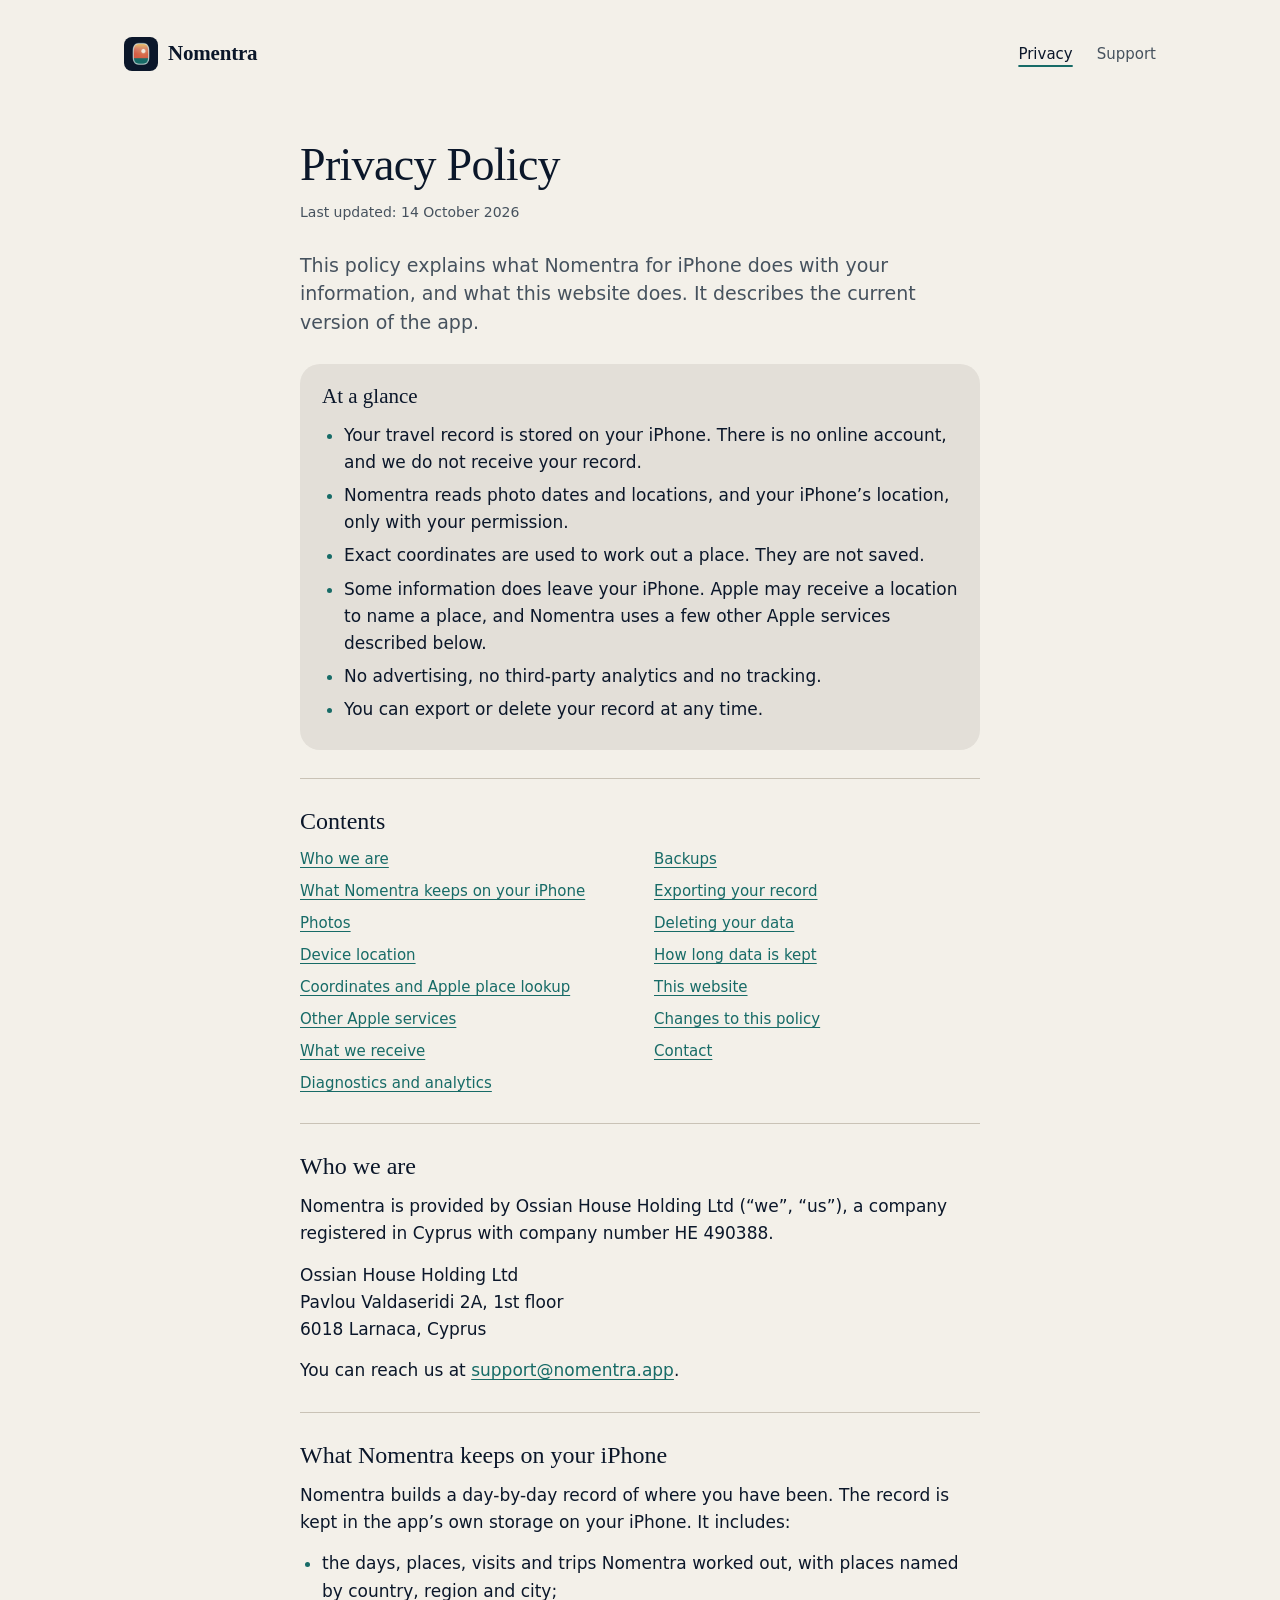
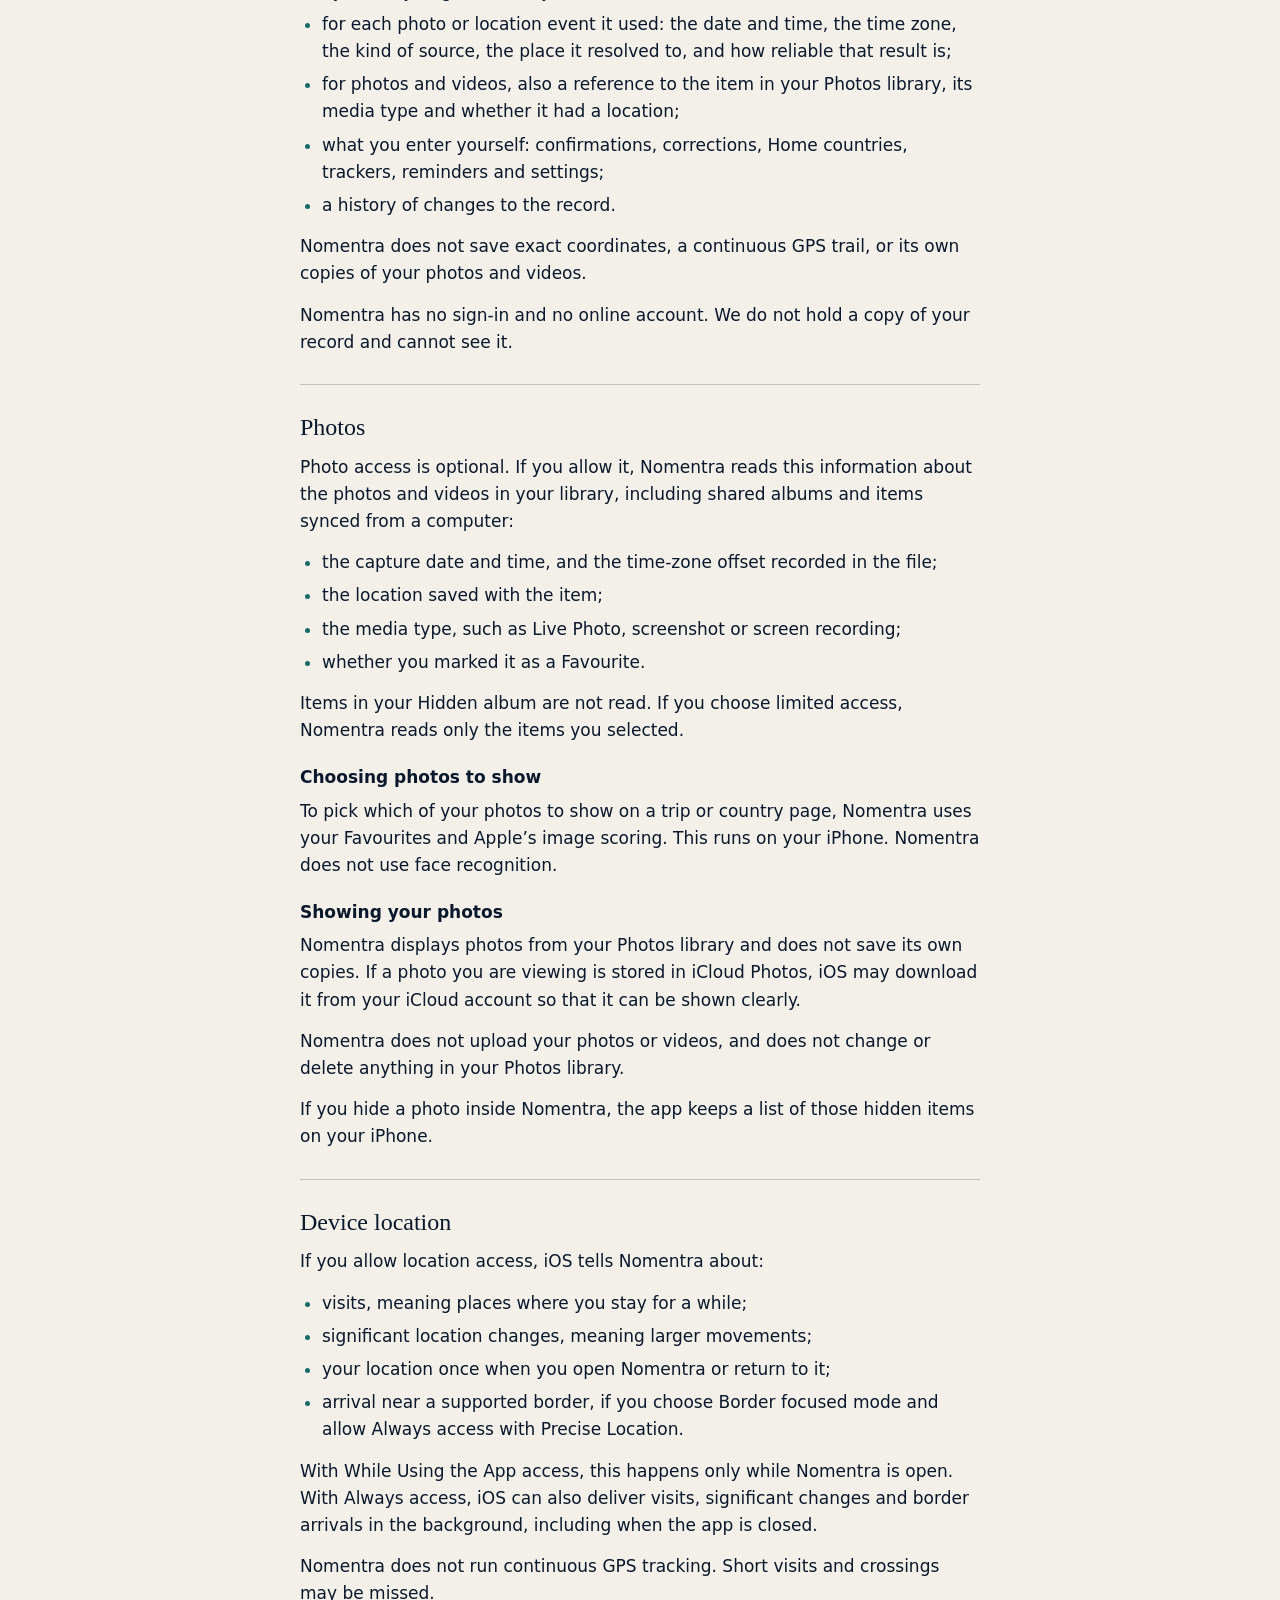
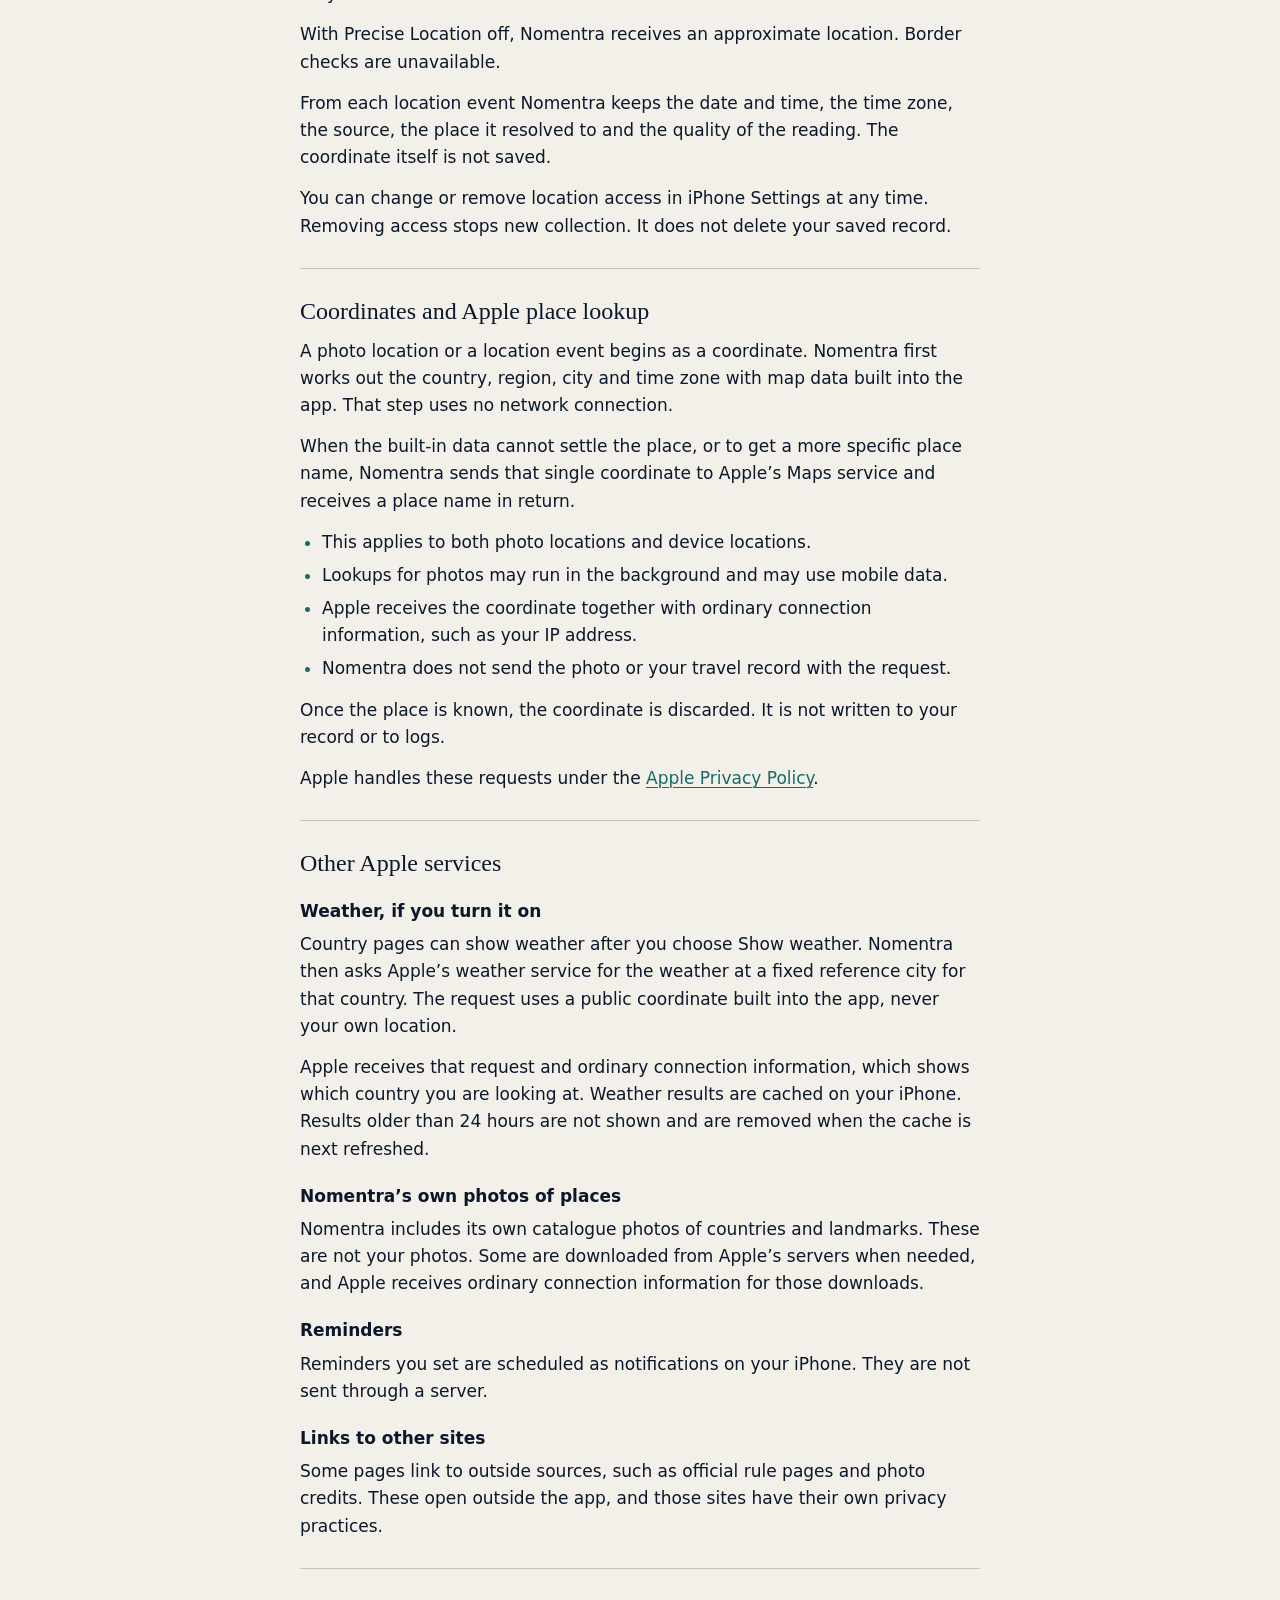
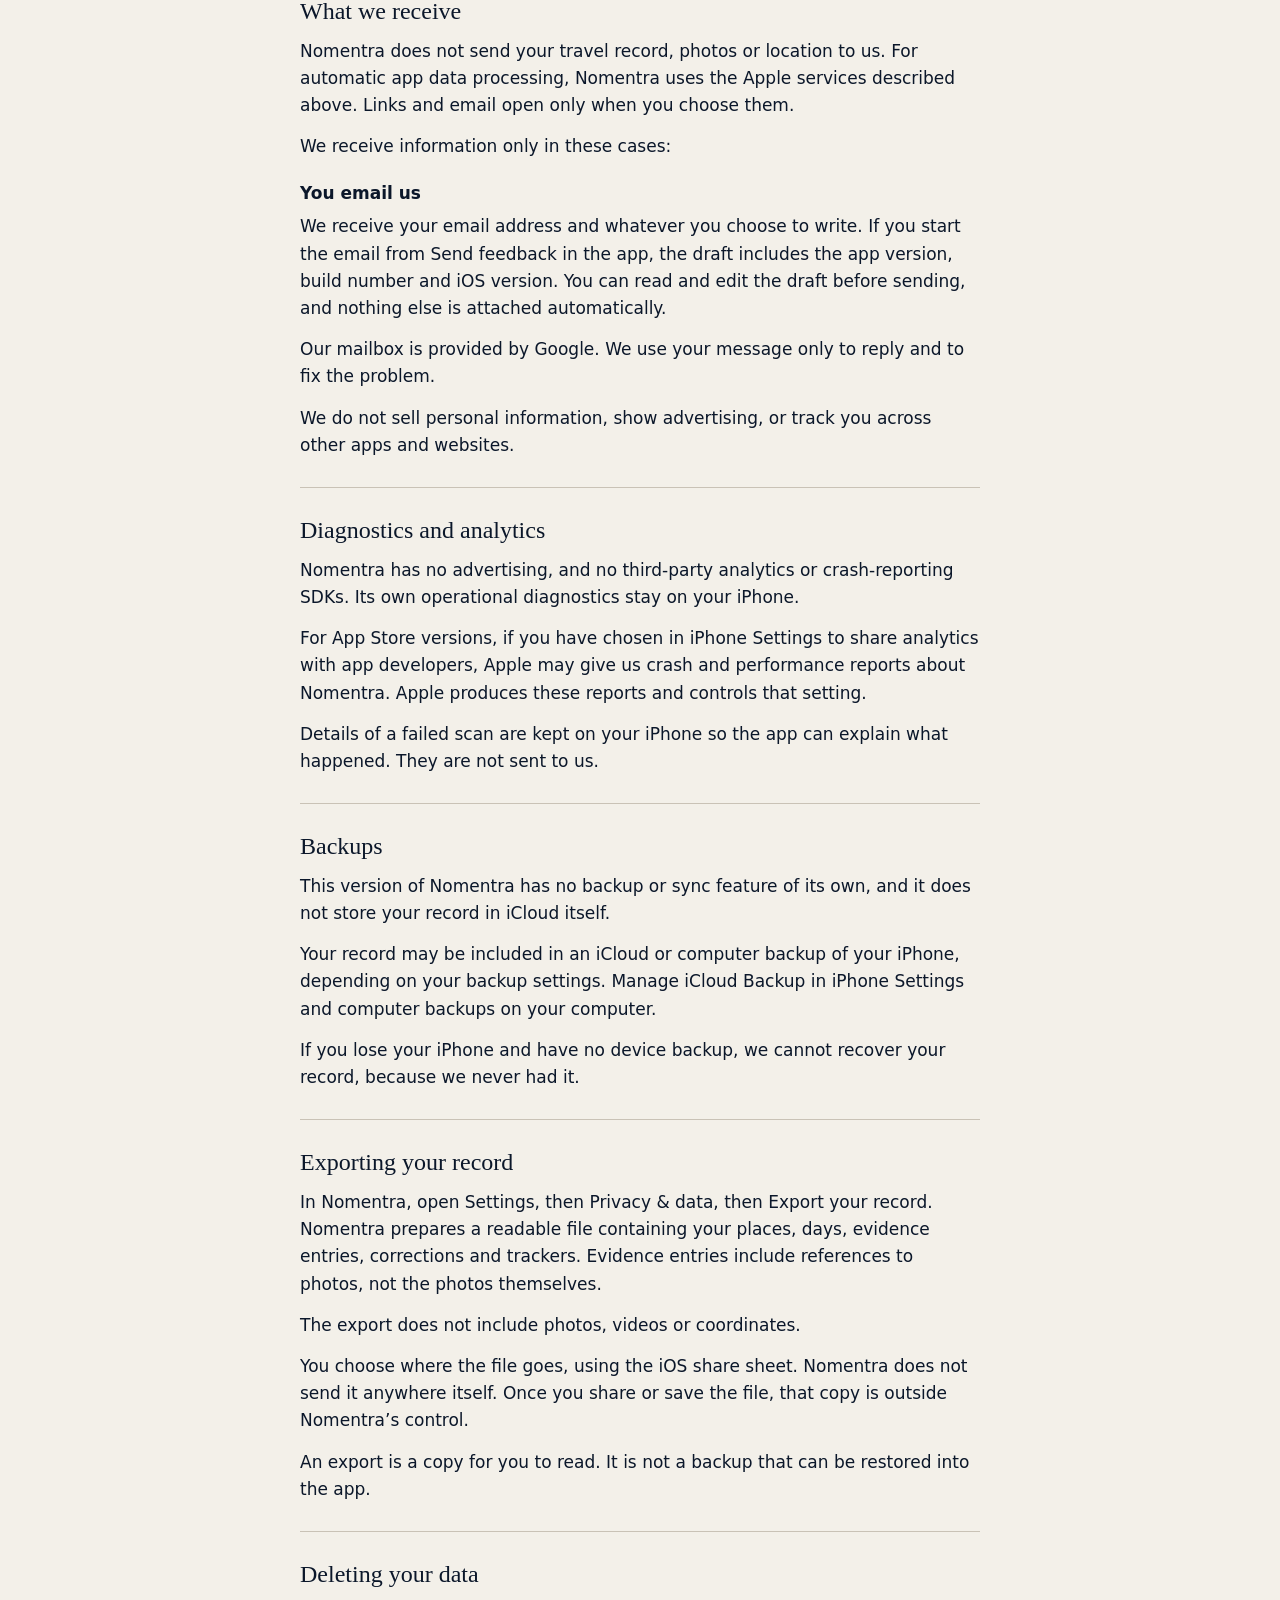
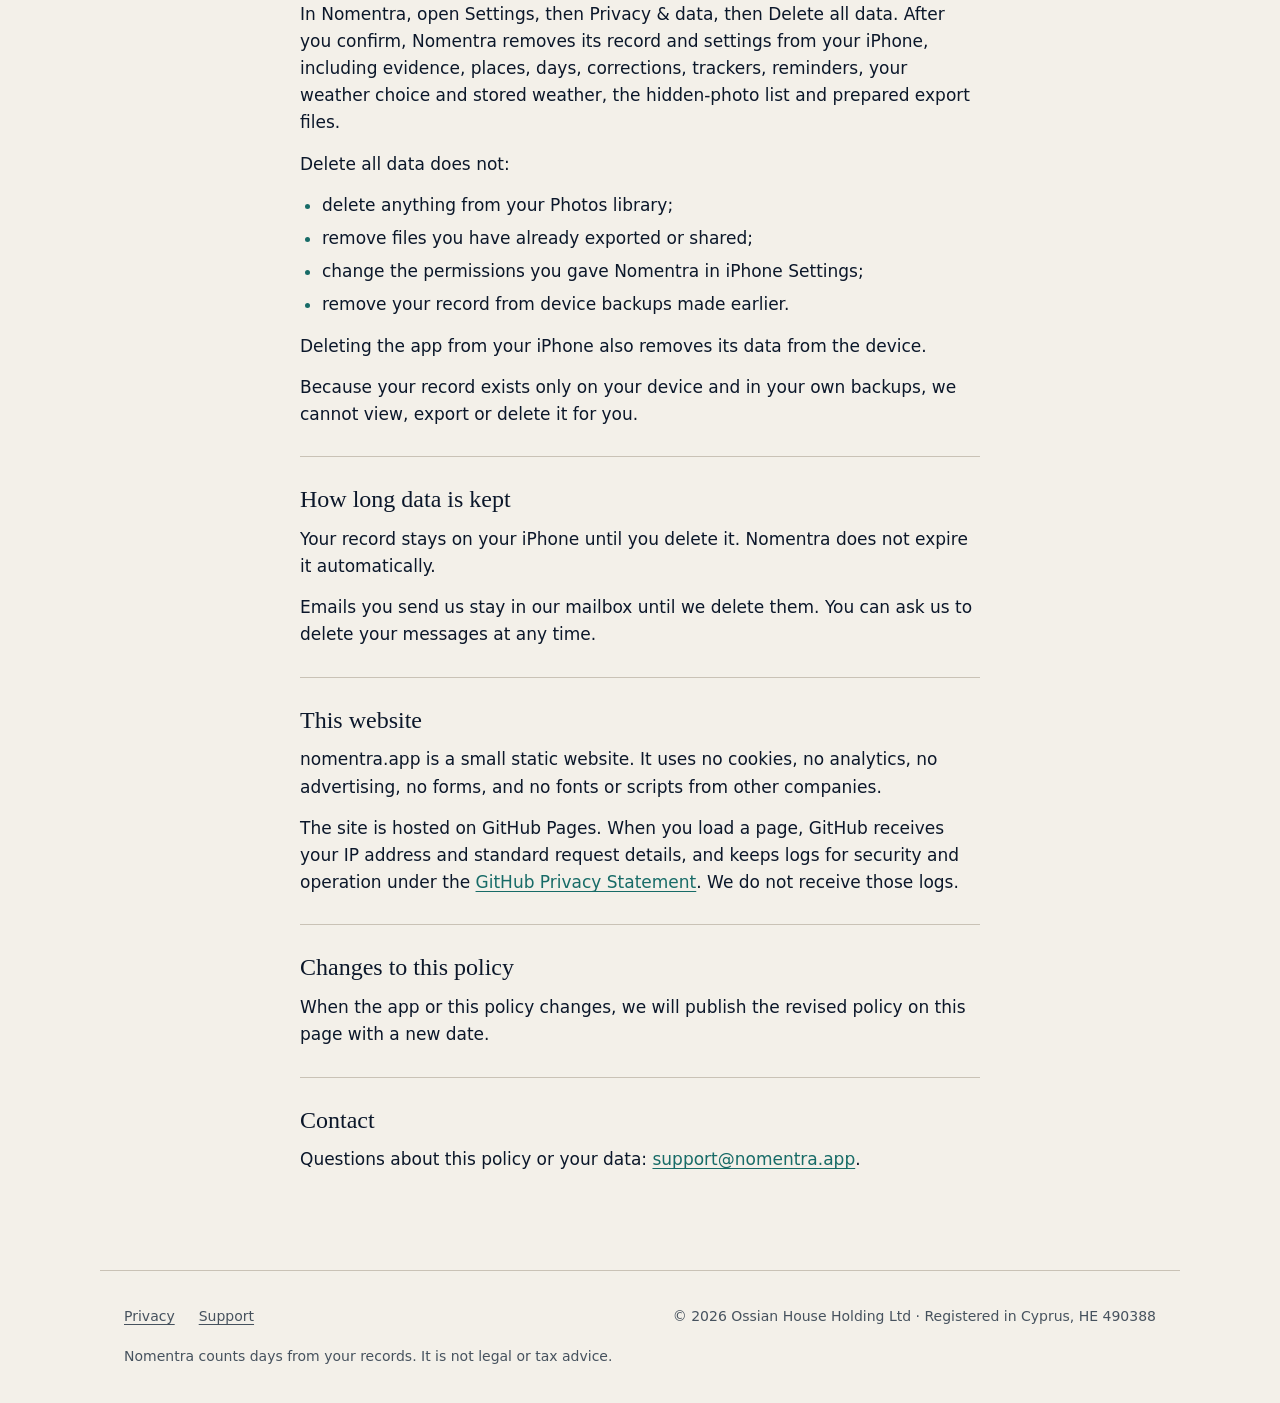
==== privacy/index.html @ f9397fc9 "Website: final App Store description, five app captures, Coming soon Owner instructions, 14 October " ====
<!doctype html>
<html lang="en">
<head>
<meta charset="utf-8">
<meta name="viewport" content="width=device-width, initial-scale=1, viewport-fit=cover">
<title>Privacy Policy — Nomentra</title>
<meta name="description" content="How Nomentra for iPhone handles your photos, location and travel record, what leaves your iPhone, and how to export or delete your data.">
<link rel="canonical" href="https://nomentra.app/privacy/">
<meta name="theme-color" content="#F3F0E9" media="(prefers-color-scheme: light)">
<meta name="theme-color" content="#0E1521" media="(prefers-color-scheme: dark)">
<link rel="icon" href="/favicon.ico" sizes="48x48">
<link rel="icon" type="image/png" sizes="32x32" href="/favicon-32.png">
<link rel="apple-touch-icon" href="/apple-touch-icon.png">
<meta property="og:type" content="website">
<meta property="og:site_name" content="Nomentra">
<meta property="og:title" content="Privacy Policy — Nomentra">
<meta property="og:description" content="How Nomentra handles your photos, location and travel record.">
<meta property="og:url" content="https://nomentra.app/privacy/">
<meta property="og:image" content="https://nomentra.app/assets/og.png">
<meta property="og:image:width" content="1200">
<meta property="og:image:height" content="630">
<meta property="og:image:alt" content="Nomentra. Know where you’ve been.">
<meta name="twitter:card" content="summary_large_image">
<link rel="stylesheet" href="../style.css">
</head>
<body>
<a class="skip" href="#main">Skip to content</a>

<header class="wrap site-head">
  <a class="brand" href="../"><img src="../assets/icon-96.png" width="34" height="34" alt="">Nomentra</a>
  <nav class="site-nav" aria-label="Site">
    <a href="./" aria-current="page">Privacy</a>
    <a href="../support/">Support</a>
  </nav>
</header>

<main id="main" class="wrap narrow doc">
  <h1>Privacy Policy</h1>
  <p class="updated">Last updated: 14 October 2026</p>
  <p class="intro">This policy explains what Nomentra for iPhone does with your information, and what this website does. It describes the current version of the app.</p>

  <section class="panel" aria-labelledby="glance">
    <h2 id="glance">At a glance</h2>
    <ul>
      <li>Your travel record is stored on your iPhone. There is no online account, and we do not receive your record.</li>
      <li>Nomentra reads photo dates and locations, and your iPhone’s location, only with your permission.</li>
      <li>Exact coordinates are used to work out a place. They are not saved.</li>
      <li>Some information does leave your iPhone. Apple may receive a location to name a place, and Nomentra uses a few other Apple services described below.</li>
      <li>No advertising, no third-party analytics and no tracking.</li>
      <li>You can export or delete your record at any time.</li>
    </ul>
  </section>

  <section aria-labelledby="contents">
    <h2 id="contents">Contents</h2>
    <ul class="toc">
      <li><a href="#who">Who we are</a></li>
      <li><a href="#record">What Nomentra keeps on your iPhone</a></li>
      <li><a href="#photos">Photos</a></li>
      <li><a href="#location">Device location</a></li>
      <li><a href="#lookup">Coordinates and Apple place lookup</a></li>
      <li><a href="#apple">Other Apple services</a></li>
      <li><a href="#receive">What we receive</a></li>
      <li><a href="#diagnostics">Diagnostics and analytics</a></li>
      <li><a href="#backup">Backups</a></li>
      <li><a href="#export">Exporting your record</a></li>
      <li><a href="#delete">Deleting your data</a></li>
      <li><a href="#retention">How long data is kept</a></li>
      <li><a href="#website">This website</a></li>
      <li><a href="#changes">Changes to this policy</a></li>
      <li><a href="#contact">Contact</a></li>
    </ul>
  </section>

  <section aria-labelledby="who">
    <h2 id="who">Who we are</h2>
    <p>Nomentra is provided by Ossian House Holding Ltd (“we”, “us”), a company registered in Cyprus with company number HE 490388.</p>
    <p>Ossian House Holding Ltd<br>Pavlou Valdaseridi 2A, 1st floor<br>6018 Larnaca, Cyprus</p>
    <p>You can reach us at <a href="mailto:support@nomentra.app">support@nomentra.app</a>.</p>
  </section>

  <section aria-labelledby="record">
    <h2 id="record">What Nomentra keeps on your iPhone</h2>
    <p>Nomentra builds a day-by-day record of where you have been. The record is kept in the app’s own storage on your iPhone. It includes:</p>
    <ul>
      <li>the days, places, visits and trips Nomentra worked out, with places named by country, region and city;</li>
      <li>for each photo or location event it used: the date and time, the time zone, the kind of source, the place it resolved to, and how reliable that result is;</li>
      <li>for photos and videos, also a reference to the item in your Photos library, its media type and whether it had a location;</li>
      <li>what you enter yourself: confirmations, corrections, Home countries, trackers, reminders and settings;</li>
      <li>a history of changes to the record.</li>
    </ul>
    <p>Nomentra does not save exact coordinates, a continuous GPS trail, or its own copies of your photos and videos.</p>
    <p>Nomentra has no sign-in and no online account. We do not hold a copy of your record and cannot see it.</p>
  </section>

  <section aria-labelledby="photos">
    <h2 id="photos">Photos</h2>
    <p>Photo access is optional. If you allow it, Nomentra reads this information about the photos and videos in your library, including shared albums and items synced from a computer:</p>
    <ul>
      <li>the capture date and time, and the time-zone offset recorded in the file;</li>
      <li>the location saved with the item;</li>
      <li>the media type, such as Live Photo, screenshot or screen recording;</li>
      <li>whether you marked it as a Favourite.</li>
    </ul>
    <p>Items in your Hidden album are not read. If you choose limited access, Nomentra reads only the items you selected.</p>
    <h3>Choosing photos to show</h3>
    <p>To pick which of your photos to show on a trip or country page, Nomentra uses your Favourites and Apple’s image scoring. This runs on your iPhone. Nomentra does not use face recognition.</p>
    <h3>Showing your photos</h3>
    <p>Nomentra displays photos from your Photos library and does not save its own copies. If a photo you are viewing is stored in iCloud Photos, iOS may download it from your iCloud account so that it can be shown clearly.</p>
    <p>Nomentra does not upload your photos or videos, and does not change or delete anything in your Photos library.</p>
    <p>If you hide a photo inside Nomentra, the app keeps a list of those hidden items on your iPhone.</p>
  </section>

  <section aria-labelledby="location">
    <h2 id="location">Device location</h2>
    <p>If you allow location access, iOS tells Nomentra about:</p>
    <ul>
      <li>visits, meaning places where you stay for a while;</li>
      <li>significant location changes, meaning larger movements;</li>
      <li>your location once when you open Nomentra or return to it;</li>
      <li>arrival near a supported border, if you choose Border focused mode and allow Always access with Precise Location.</li>
    </ul>
    <p>With While Using the App access, this happens only while Nomentra is open. With Always access, iOS can also deliver visits, significant changes and border arrivals in the background, including when the app is closed.</p>
    <p>Nomentra does not run continuous GPS tracking. Short visits and crossings may be missed.</p>
    <p>With Precise Location off, Nomentra receives an approximate location. Border checks are unavailable.</p>
    <p>From each location event Nomentra keeps the date and time, the time zone, the source, the place it resolved to and the quality of the reading. The coordinate itself is not saved.</p>
    <p>You can change or remove location access in iPhone Settings at any time. Removing access stops new collection. It does not delete your saved record.</p>
  </section>

  <section aria-labelledby="lookup">
    <h2 id="lookup">Coordinates and Apple place lookup</h2>
    <p>A photo location or a location event begins as a coordinate. Nomentra first works out the country, region, city and time zone with map data built into the app. That step uses no network connection.</p>
    <p>When the built-in data cannot settle the place, or to get a more specific place name, Nomentra sends that single coordinate to Apple’s Maps service and receives a place name in return.</p>
    <ul>
      <li>This applies to both photo locations and device locations.</li>
      <li>Lookups for photos may run in the background and may use mobile data.</li>
      <li>Apple receives the coordinate together with ordinary connection information, such as your IP address.</li>
      <li>Nomentra does not send the photo or your travel record with the request.</li>
    </ul>
    <p>Once the place is known, the coordinate is discarded. It is not written to your record or to logs.</p>
    <p>Apple handles these requests under the <a href="https://www.apple.com/legal/privacy/">Apple Privacy Policy</a>.</p>
  </section>

  <section aria-labelledby="apple">
    <h2 id="apple">Other Apple services</h2>
    <h3>Weather, if you turn it on</h3>
    <p>Country pages can show weather after you choose Show weather. Nomentra then asks Apple’s weather service for the weather at a fixed reference city for that country. The request uses a public coordinate built into the app, never your own location.</p>
    <p>Apple receives that request and ordinary connection information, which shows which country you are looking at. Weather results are cached on your iPhone. Results older than 24 hours are not shown and are removed when the cache is next refreshed.</p>
    <h3>Nomentra’s own photos of places</h3>
    <p>Nomentra includes its own catalogue photos of countries and landmarks. These are not your photos. Some are downloaded from Apple’s servers when needed, and Apple receives ordinary connection information for those downloads.</p>
    <h3>Reminders</h3>
    <p>Reminders you set are scheduled as notifications on your iPhone. They are not sent through a server.</p>
    <h3>Links to other sites</h3>
    <p>Some pages link to outside sources, such as official rule pages and photo credits. These open outside the app, and those sites have their own privacy practices.</p>
  </section>

  <section aria-labelledby="receive">
    <h2 id="receive">What we receive</h2>
    <p>Nomentra does not send your travel record, photos or location to us. For automatic app data processing, Nomentra uses the Apple services described above. Links and email open only when you choose them.</p>
    <p>We receive information only in these cases:</p>
    <h3>You email us</h3>
    <p>We receive your email address and whatever you choose to write. If you start the email from Send feedback in the app, the draft includes the app version, build number and iOS version. You can read and edit the draft before sending, and nothing else is attached automatically.</p>
    <p>Our mailbox is provided by Google. We use your message only to reply and to fix the problem.</p>
    <p>We do not sell personal information, show advertising, or track you across other apps and websites.</p>
  </section>

  <section aria-labelledby="diagnostics">
    <h2 id="diagnostics">Diagnostics and analytics</h2>
    <p>Nomentra has no advertising, and no third-party analytics or crash-reporting SDKs. Its own operational diagnostics stay on your iPhone.</p>
    <p>For App Store versions, if you have chosen in iPhone Settings to share analytics with app developers, Apple may give us crash and performance reports about Nomentra. Apple produces these reports and controls that setting.</p>
    <p>Details of a failed scan are kept on your iPhone so the app can explain what happened. They are not sent to us.</p>
  </section>

  <section aria-labelledby="backup">
    <h2 id="backup">Backups</h2>
    <p>This version of Nomentra has no backup or sync feature of its own, and it does not store your record in iCloud itself.</p>
    <p>Your record may be included in an iCloud or computer backup of your iPhone, depending on your backup settings. Manage iCloud Backup in iPhone Settings and computer backups on your computer.</p>
    <p>If you lose your iPhone and have no device backup, we cannot recover your record, because we never had it.</p>
  </section>

  <section aria-labelledby="export">
    <h2 id="export">Exporting your record</h2>
    <p>In Nomentra, open Settings, then Privacy &amp; data, then Export your record. Nomentra prepares a readable file containing your places, days, evidence entries, corrections and trackers. Evidence entries include references to photos, not the photos themselves.</p>
    <p>The export does not include photos, videos or coordinates.</p>
    <p>You choose where the file goes, using the iOS share sheet. Nomentra does not send it anywhere itself. Once you share or save the file, that copy is outside Nomentra’s control.</p>
    <p>An export is a copy for you to read. It is not a backup that can be restored into the app.</p>
  </section>

  <section aria-labelledby="delete">
    <h2 id="delete">Deleting your data</h2>
    <p>In Nomentra, open Settings, then Privacy &amp; data, then Delete all data. After you confirm, Nomentra removes its record and settings from your iPhone, including evidence, places, days, corrections, trackers, reminders, your weather choice and stored weather, the hidden-photo list and prepared export files.</p>
    <p>Delete all data does not:</p>
    <ul>
      <li>delete anything from your Photos library;</li>
      <li>remove files you have already exported or shared;</li>
      <li>change the permissions you gave Nomentra in iPhone Settings;</li>
      <li>remove your record from device backups made earlier.</li>
    </ul>
    <p>Deleting the app from your iPhone also removes its data from the device.</p>
    <p>Because your record exists only on your device and in your own backups, we cannot view, export or delete it for you.</p>
  </section>

  <section aria-labelledby="retention">
    <h2 id="retention">How long data is kept</h2>
    <p>Your record stays on your iPhone until you delete it. Nomentra does not expire it automatically.</p>
    <p>Emails you send us stay in our mailbox until we delete them. You can ask us to delete your messages at any time.</p>
  </section>

  <section aria-labelledby="website">
    <h2 id="website">This website</h2>
    <p>nomentra.app is a small static website. It uses no cookies, no analytics, no advertising, no forms, and no fonts or scripts from other companies.</p>
    <p>The site is hosted on GitHub Pages. When you load a page, GitHub receives your IP address and standard request details, and keeps logs for security and operation under the <a href="https://docs.github.com/en/site-policy/privacy-policies/github-general-privacy-statement">GitHub Privacy Statement</a>. We do not receive those logs.</p>
  </section>

  <section aria-labelledby="changes">
    <h2 id="changes">Changes to this policy</h2>
    <p>When the app or this policy changes, we will publish the revised policy on this page with a new date.</p>
  </section>

  <section aria-labelledby="contact">
    <h2 id="contact">Contact</h2>
    <p>Questions about this policy or your data: <a href="mailto:support@nomentra.app">support@nomentra.app</a>.</p>
  </section>
</main>

<footer class="wrap site-foot">
  <nav aria-label="Footer">
    <a href="./">Privacy</a>
    <a href="../support/">Support</a>
  </nav>
  <span>© 2026 Ossian House Holding Ltd · Registered in Cyprus, HE 490388</span>
  <p class="not-advice">Nomentra counts days from your records. It is not legal or tax advice.</p>
</footer>
</body>
</html>
---- style.css ----
/* Nomentra web — shared style.
   Palette: the app's approved Phase B roles, values as in
   Nomentra/DesignSystem/DesignSystemColorTokens.swift (light and dark).
   The homepage band is the app's brand ribbon (homeHero roles, the same in
   light and dark, so they have no dark override).
   Type: two families, as in the app — New York (system serif) for titles,
   SF Pro (system sans) for text. No web fonts, scripts or third-party files. */
:root{
  --page:#F3F0E9;      /* phaseBCard — warm cream */
  --band:#E3DFD8;      /* phaseBCanvas — warm stone */
  --ink:#0B172A;       /* phaseBInk */
  --ink-2:#46525E;     /* phaseBSecondaryInk */
  --teal:#176B67;      /* phaseBTeal */
  --teal-soft:#D4E2DC; /* phaseBTealSoft */
  --line:#C9C2B6;      /* phaseBLine */
  --bezel:#0B172A;
  --shadow:0 24px 48px -24px rgba(11,23,42,.35);
  --hero-base:#1F766D;     /* homeHeroBase */
  --hero-teal:#1F7C71;     /* homeHeroTeal */
  --hero-coral:#D57B68;    /* homeHeroCoral */
  --hero-navy:#1D395C;     /* homeHeroNavy */
  --hero-glow:237,207,111; /* homeHeroGlow #EDCF6F */
  --hero-ribbon:245,174,149; /* homeHeroRibbon #F5AE95 */
  --hero-ink:#FFFFFF;      /* homeHeroWhite: the Home hero's text and ring */
  --hero-cream:#FFFDF8;    /* homeHeroCream: the hero tag's text */
  --hero-tag:20,38,51;     /* homeHeroTag #142633: the hero tag's fill */
  --serif:ui-serif,"New York","Iowan Old Style",Palatino,Georgia,serif;
  --sans:-apple-system,BlinkMacSystemFont,"SF Pro Text",system-ui,"Segoe UI",Roboto,sans-serif;
  color-scheme:light dark;
}
@media (prefers-color-scheme: dark){
  :root{
    --page:#0E1521; --band:#151E2C; --ink:#F1EEE6; --ink-2:#9BA3B0;
    --teal:#63B5AD; --teal-soft:#15302D; --line:#25314A;
    --bezel:#2B3852; --shadow:0 24px 48px -24px rgba(0,0,0,.7);
  }
}

*,*::before,*::after{box-sizing:border-box}
html{-webkit-text-size-adjust:100%;text-size-adjust:100%}
body{
  margin:0; background:var(--page); color:var(--ink);
  font-family:var(--sans); font-size:17px; line-height:1.6;
  -webkit-font-smoothing:antialiased;
}
img{max-width:100%;height:auto;display:block}
a{color:var(--teal);text-decoration:underline;text-decoration-thickness:1px;text-underline-offset:3px}
a:hover{text-decoration-thickness:2px}
:focus-visible{outline:2px solid var(--teal);outline-offset:3px;border-radius:4px}
h1,h2,h3{font-family:var(--serif);color:var(--ink);margin:0;text-wrap:balance}
p{margin:0 0 14px}
p:last-child{margin-bottom:0}

.skip{position:absolute;left:-9999px;top:0;background:var(--ink);color:var(--page);padding:10px 14px;border-radius:0 0 10px 0;z-index:10}
.skip:focus{left:0}

.wrap{
  max-width:1080px;margin:0 auto;
  padding-left:max(24px,env(safe-area-inset-left));
  padding-right:max(24px,env(safe-area-inset-right));
}
.narrow{max-width:728px}

/* Header */
.site-head{display:flex;align-items:center;justify-content:space-between;gap:16px;padding-top:24px;padding-bottom:24px}
.brand{display:inline-flex;align-items:center;gap:10px;min-height:44px;color:var(--ink);text-decoration:none;font-family:var(--serif);font-size:21px;font-weight:600;letter-spacing:-.2px}
.brand img{width:34px;height:34px;border-radius:8px}
.site-nav{display:flex;gap:4px;margin-right:-10px}
.site-nav a{color:var(--ink-2);text-decoration:none;font-size:15px;padding:10px 10px;border-radius:8px}
.site-nav a:hover,.site-nav a[aria-current="page"]{color:var(--ink)}
.site-nav a[aria-current="page"]{text-decoration:underline;text-underline-offset:6px;text-decoration-color:var(--teal);text-decoration-thickness:2px}

/* Home — hero */
.hero{display:grid;gap:44px;padding-top:28px;padding-bottom:64px}
.status{display:inline-flex;align-items:center;gap:8px;margin:0 0 20px;padding:6px 12px 6px 10px;border:1px solid var(--line);border-radius:999px;font-size:14px;font-weight:600;color:var(--ink)}
.status::before{content:"";width:8px;height:8px;border-radius:50%;background:var(--teal)}
.hero h1,.band h1{font-size:clamp(42px,9.5vw,72px);line-height:1.04;font-weight:500;letter-spacing:-.02em;margin-bottom:20px}
.lede{font-size:clamp(19px,2.4vw,22px);line-height:1.45;color:var(--ink-2);max-width:31em;margin:0}

.phones{margin:0;display:flex;flex-direction:column;align-items:center}
.phones-row{display:flex;justify-content:center;align-items:flex-start;gap:14px;width:100%}
.phone{flex:0 1 272px;min-width:0;border:7px solid var(--bezel);border-radius:34px;overflow:hidden;background:var(--bezel);box-shadow:var(--shadow)}
.phone img{width:100%;aspect-ratio:786/1704;border-radius:27px}
.phone:nth-child(2){margin-top:36px}
.phone:nth-child(3){display:none}
.phones figcaption{margin-top:18px;font-size:13px;color:var(--ink-2);text-align:center}
.phones.more{margin:0 auto;padding-top:56px}
.phones.more .phones-row{flex-wrap:wrap;row-gap:20px}
.phones.more .phone{flex:0 1 calc(50% - 7px);max-width:272px}
.phones.more .phone:nth-child(2){margin-top:0}
.phones.more .phone:nth-child(3){display:block}

/* Home — ribbon band. RibbonArtwork.swift at rest, single style: a 139deg
   gradient with hard stops (teal 0-44 %, coral 44-63 %, navy 63-100 %), the
   glow at 18 % 16 % fading by 25 % of the farthest-corner radius, a 268 px
   ring (40 px border at 0.17) centred 76 px from the right and 42 px from the
   bottom, and a 58 x 410 px ribbon at 0.70 centred 79 px from the right and
   135 px from the top, turned 29deg. Sizes are points in the app and CSS
   pixels here. As on Home, the wordmark sits top left over the glow and the
   words sit low, clear of the glow and the ribbon. Small text on the ribbon
   sits on the hero country tag's fill (homeHeroTag at 0.44); the links add
   the period menu's white 0.4 edge. That keeps it at 4.5:1 or more over
   every part of the artwork; the words in the band are large text (3:1). */
.ribbon{position:relative;overflow:hidden;isolation:isolate;background:var(--hero-base);color:var(--hero-ink)}
.ribbon-art{position:absolute;inset:0;z-index:-1;overflow:hidden;pointer-events:none}
.ribbon-art::before{content:"";position:absolute;inset:0;background:
  radial-gradient(circle farthest-corner at 18% 16%,rgba(var(--hero-glow),.72) 0%,rgba(var(--hero-glow),0) 25%),
  linear-gradient(139deg,var(--hero-teal) 0 44%,var(--hero-coral) 44% 63%,var(--hero-navy) 63% 100%)}
.ribbon-ring{position:absolute;width:268px;height:268px;right:-58px;bottom:-92px;border:40px solid rgba(255,255,255,.17);border-radius:50%}
.ribbon-strip{position:absolute;width:58px;height:410px;right:50px;top:-70px;transform:rotate(29deg);background:rgba(var(--hero-ribbon),.70)}
.home .site-head{position:absolute;top:0;left:0;right:0;z-index:1}
.home .site-head .brand{color:var(--hero-ink);font-family:var(--sans);font-weight:400;letter-spacing:0;text-transform:lowercase}
.home .site-head .site-nav{gap:8px;margin-right:0}
.home .site-head .site-nav a{display:inline-flex;align-items:center;min-height:44px;padding:0 16px;border-radius:999px;color:var(--hero-ink);background:rgba(var(--hero-tag),.44);box-shadow:inset 0 0 0 1px rgba(255,255,255,.4)}
.home .site-head .site-nav a:hover{text-decoration:underline;text-underline-offset:4px}
.home .site-head :focus-visible,.band :focus-visible{outline-color:var(--hero-ink)}
.band{padding-top:92px}
.band-hero{padding-top:188px;padding-bottom:44px}
.band .status{border:0;background:rgba(var(--hero-tag),.44);color:var(--hero-cream)}
.band .status::before{background:var(--hero-cream)}
.band h1{color:var(--hero-ink);font-size:clamp(36px,7.5vw,60px);line-height:1.08;max-width:18em}
.feature-row{list-style:none;margin:36px 0 0;padding:0;display:grid;grid-template-columns:repeat(2,minmax(0,1fr));gap:18px 20px}
.feature-row li{border-top:2px solid rgba(255,255,255,.6);padding-top:10px;font-size:19px;font-weight:700;line-height:1.3}
.band + .hero{padding-top:40px}

/* Home — benefits */
.benefits{background:var(--band);padding-top:56px;padding-bottom:56px}
.benefit-grid{display:grid;gap:32px;list-style:none;margin:0;padding:0}
.benefit-grid li{border-top:2px solid var(--teal);padding-top:16px}
.benefit-grid h2{font-size:23px;line-height:1.2;font-weight:500;margin-bottom:8px}
.benefit-grid p{color:var(--ink-2);max-width:34em}

/* Home — closing */
.closing{display:grid;gap:36px;padding-top:56px;padding-bottom:64px}
.closing h2{font-size:28px;line-height:1.15;font-weight:500;margin-bottom:10px}
.closing p{color:var(--ink-2);max-width:32em}
.closing .note{font-size:15px;max-width:none}

/* Document pages */
.doc{padding-top:20px;padding-bottom:72px}
.doc h1{font-size:clamp(34px,6.5vw,46px);line-height:1.1;font-weight:500;letter-spacing:-.015em;margin-bottom:10px}
.doc .updated{font-size:14px;color:var(--ink-2);margin:0 0 28px}
.doc .intro{font-size:19px;line-height:1.5;color:var(--ink-2);margin-bottom:28px}
.doc section{padding-top:28px;margin-top:28px;border-top:1px solid var(--line)}
.doc h2{font-size:24px;line-height:1.2;font-weight:500;margin-bottom:12px;scroll-margin-top:16px}
.doc h3{font-family:var(--sans);font-size:17px;font-weight:600;margin:20px 0 6px}
.doc ul{margin:0 0 14px;padding-left:22px}
.doc li{margin-bottom:6px}
.doc li::marker{color:var(--teal)}
.doc section.panel{background:var(--band);border:0;border-radius:20px;padding:20px 22px;margin-top:0}
.panel h2{font-size:21px}
.panel ul{margin-bottom:0}
.toc{columns:2;column-gap:28px;font-size:15px;list-style:none;padding:0;margin:0}
.doc .toc{padding-left:0}
.toc li{margin-bottom:8px;break-inside:avoid}
.mail{display:inline-block;font-family:var(--serif);font-size:clamp(22px,5.6vw,30px);font-weight:500;letter-spacing:-.01em;overflow-wrap:anywhere;padding:6px 0}

/* Footer */
.site-foot .not-advice{flex-basis:100%;margin:0;font-size:14px;color:var(--ink-2)}
.site-foot{border-top:1px solid var(--line);padding-top:24px;padding-bottom:max(36px,env(safe-area-inset-bottom));color:var(--ink-2);font-size:14px;display:flex;flex-wrap:wrap;gap:8px 20px;justify-content:space-between;align-items:center}
.site-foot nav{display:flex;gap:4px;margin-left:-10px}
.site-foot a{color:var(--ink-2);padding:10px;border-radius:8px}
.site-foot a:hover{color:var(--ink)}
.site-foot span a{display:inline-block;padding:12px 0}

@media (min-width:640px){
  .phone:nth-child(3){display:block}
  .phones-row{gap:20px}
  .phones.more .phones-row{flex-wrap:nowrap}
  .phones.more .phone{flex:0 1 272px}
  .phones.more .phone:nth-child(2){margin-top:36px}
  .benefit-grid{grid-template-columns:repeat(2,minmax(0,1fr));gap:36px 32px}
}
@media (min-width:860px){
  .site-head{padding-top:32px;padding-bottom:32px}
  .band{padding-top:108px}
  .band-hero{padding-top:72px;padding-bottom:64px}
  .feature-row{grid-template-columns:repeat(6,minmax(0,1fr));margin-top:48px}
  .band + .hero{padding-top:72px}
  .hero{gap:64px;padding-top:48px;padding-bottom:96px}
  .phones-row{gap:36px}
  .phone{border-width:8px;border-radius:40px}
  .phone img{border-radius:32px}
  .benefits{padding-top:72px;padding-bottom:72px}
  .benefit-grid{gap:48px 56px}
  .phones.more{padding-top:80px}
  .closing{grid-template-columns:repeat(2,minmax(0,1fr));gap:40px 56px;padding-top:72px;padding-bottom:88px}
  .closing .note{grid-column:1 / -1}
  .doc{padding-top:32px;padding-bottom:96px}
}
@media (max-width:359px){
  .site-head{gap:8px}
  .brand{font-size:19px;gap:8px}
  .brand img{width:30px;height:30px;border-radius:7px}
  .site-nav{gap:0}
  .site-nav a{padding:10px 7px}
  .home .site-head .site-nav{gap:4px}
  .home .site-head .site-nav a{padding:0 10px}
}
@media (max-width:420px){
  .toc{columns:1}
  .phone{border-width:5px;border-radius:26px}
  .phone img{border-radius:21px}
  .phones-row{gap:10px}
  .phone:nth-child(2){margin-top:24px}
}
@media print{
  .site-nav,.skip{display:none}
  body{background:#fff;color:#000}
}
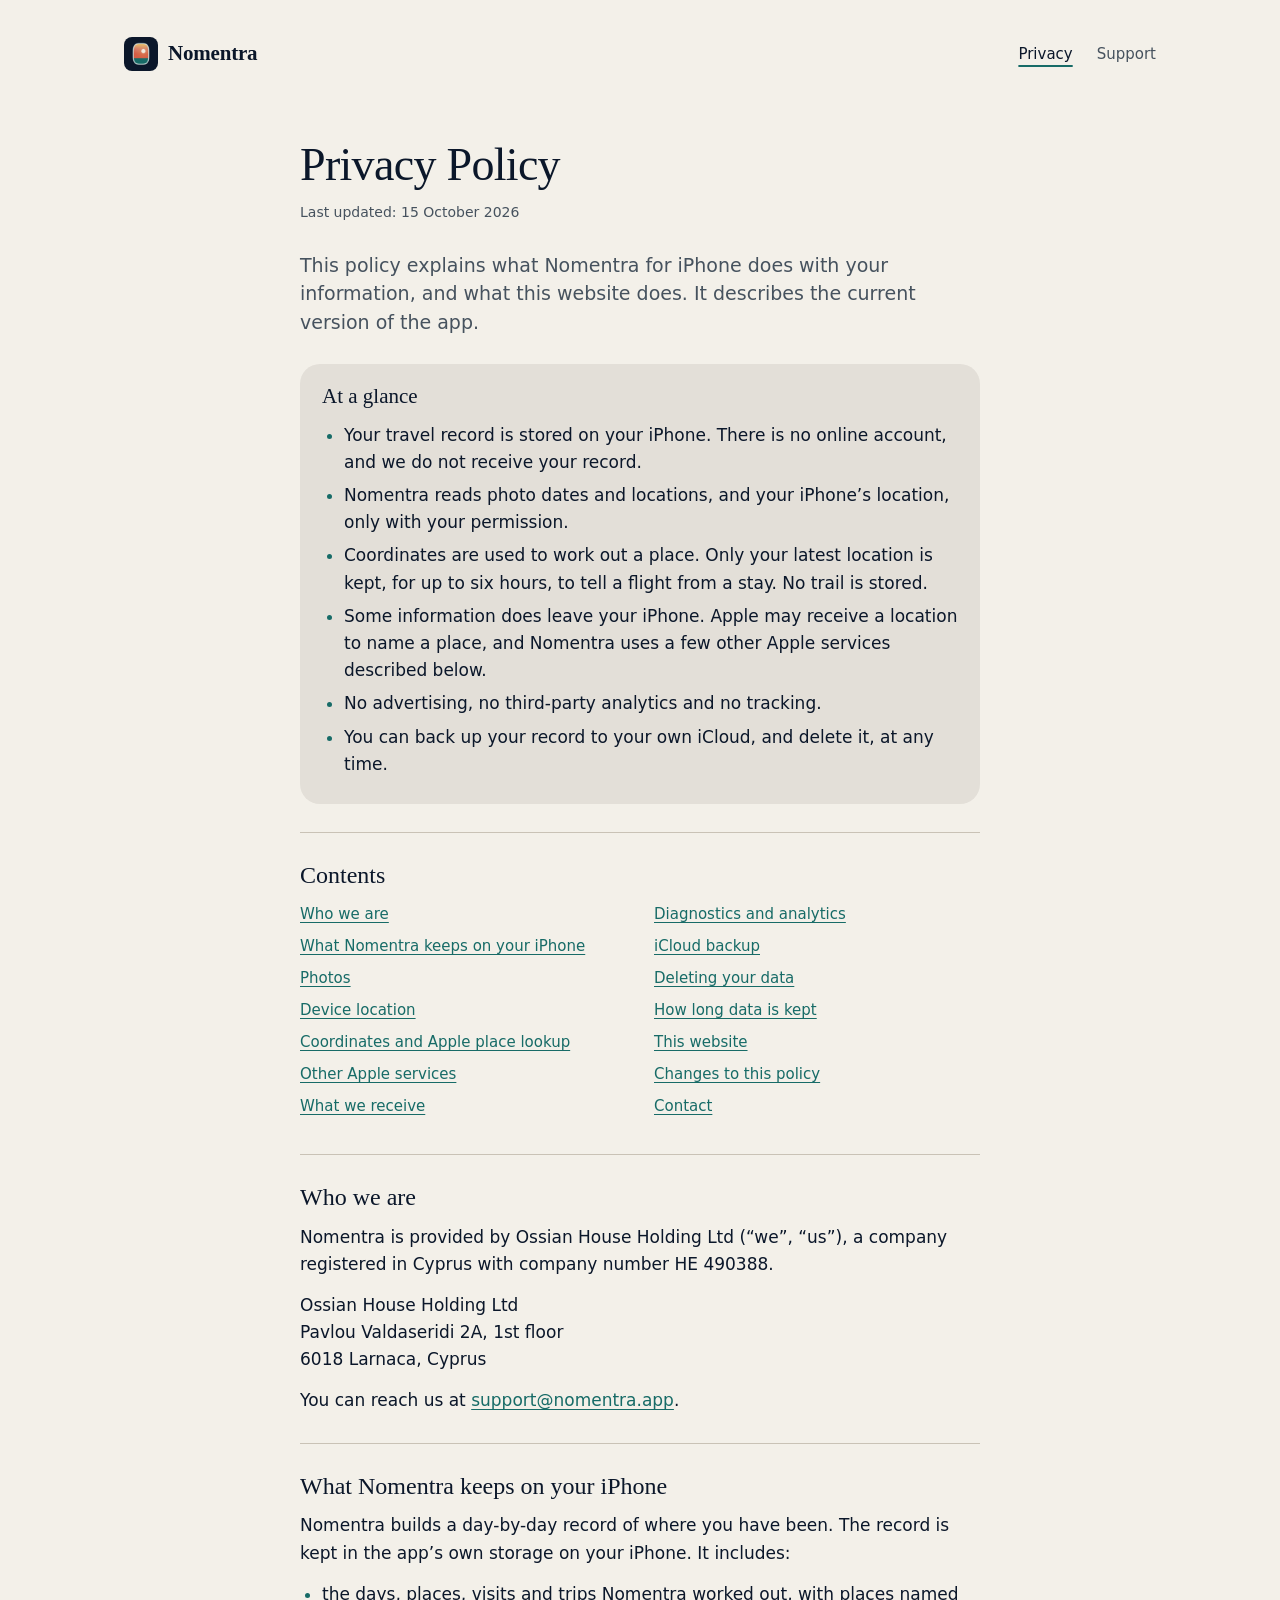
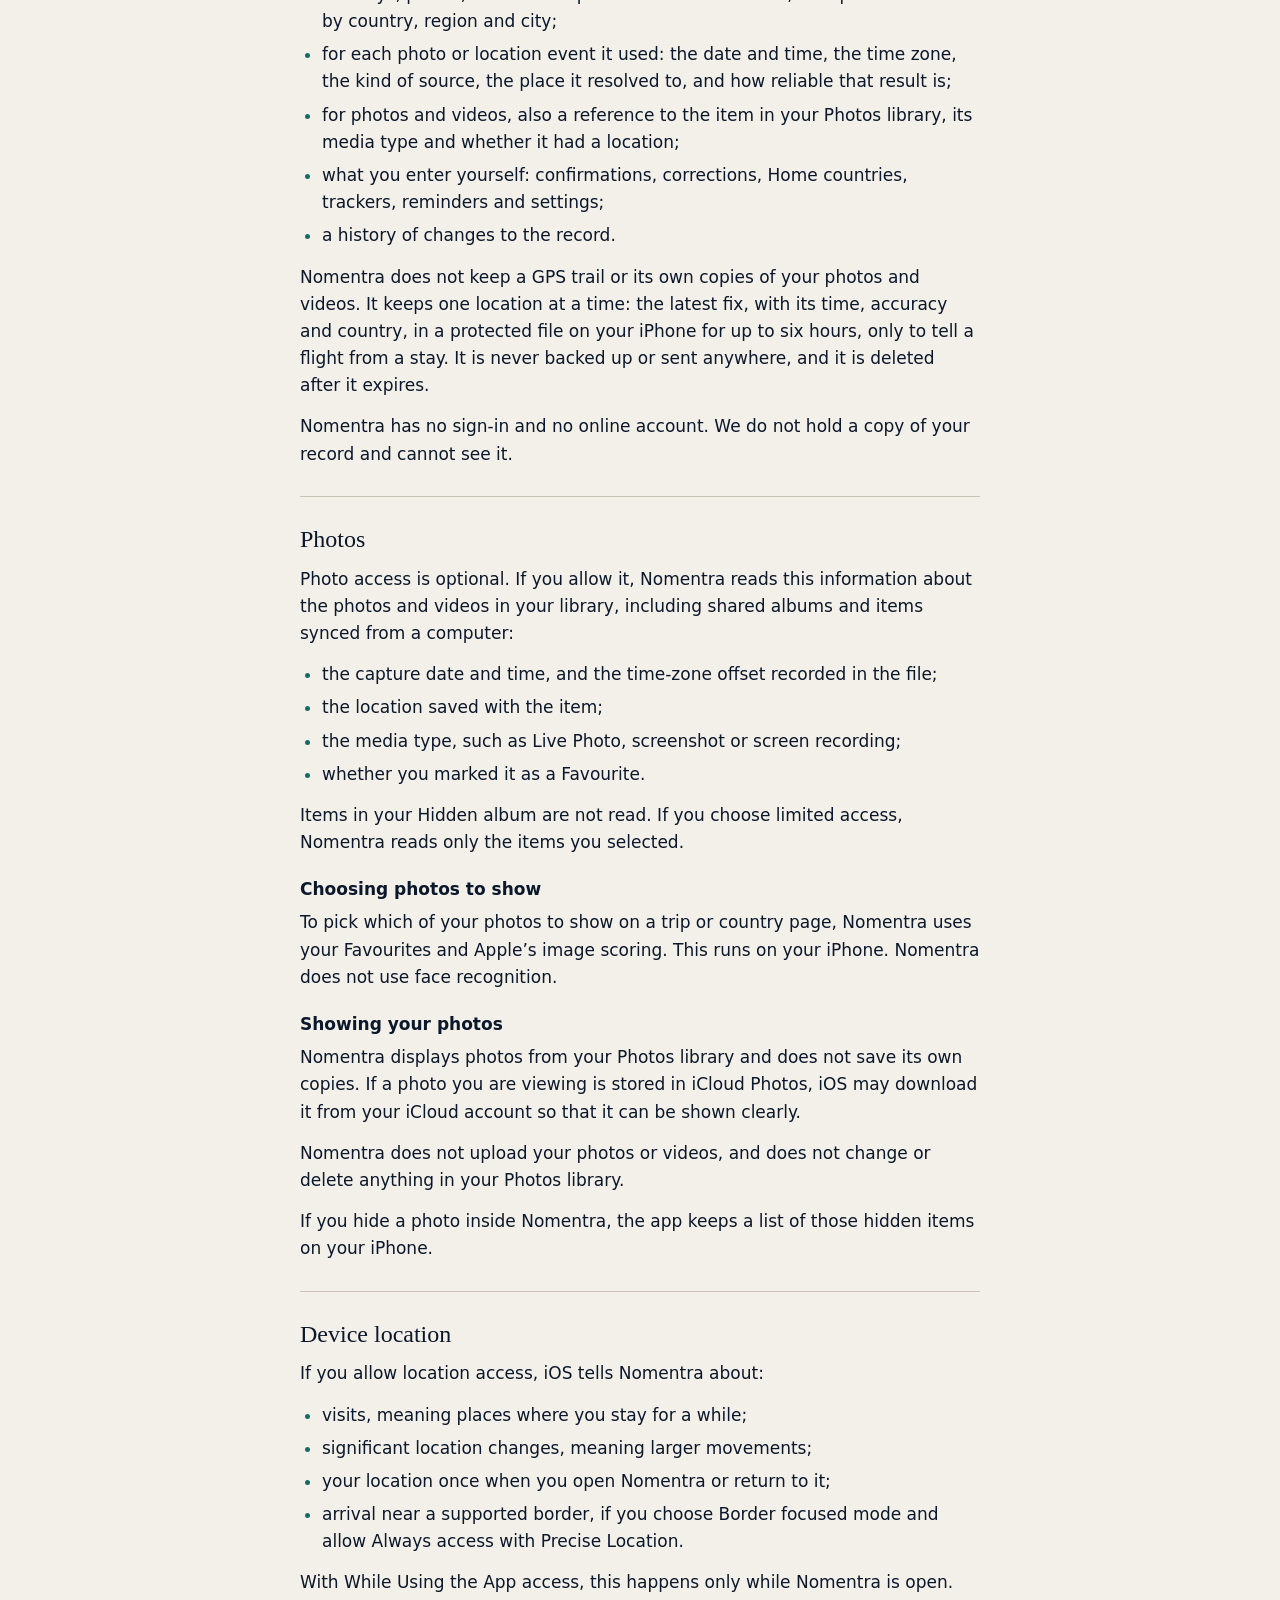
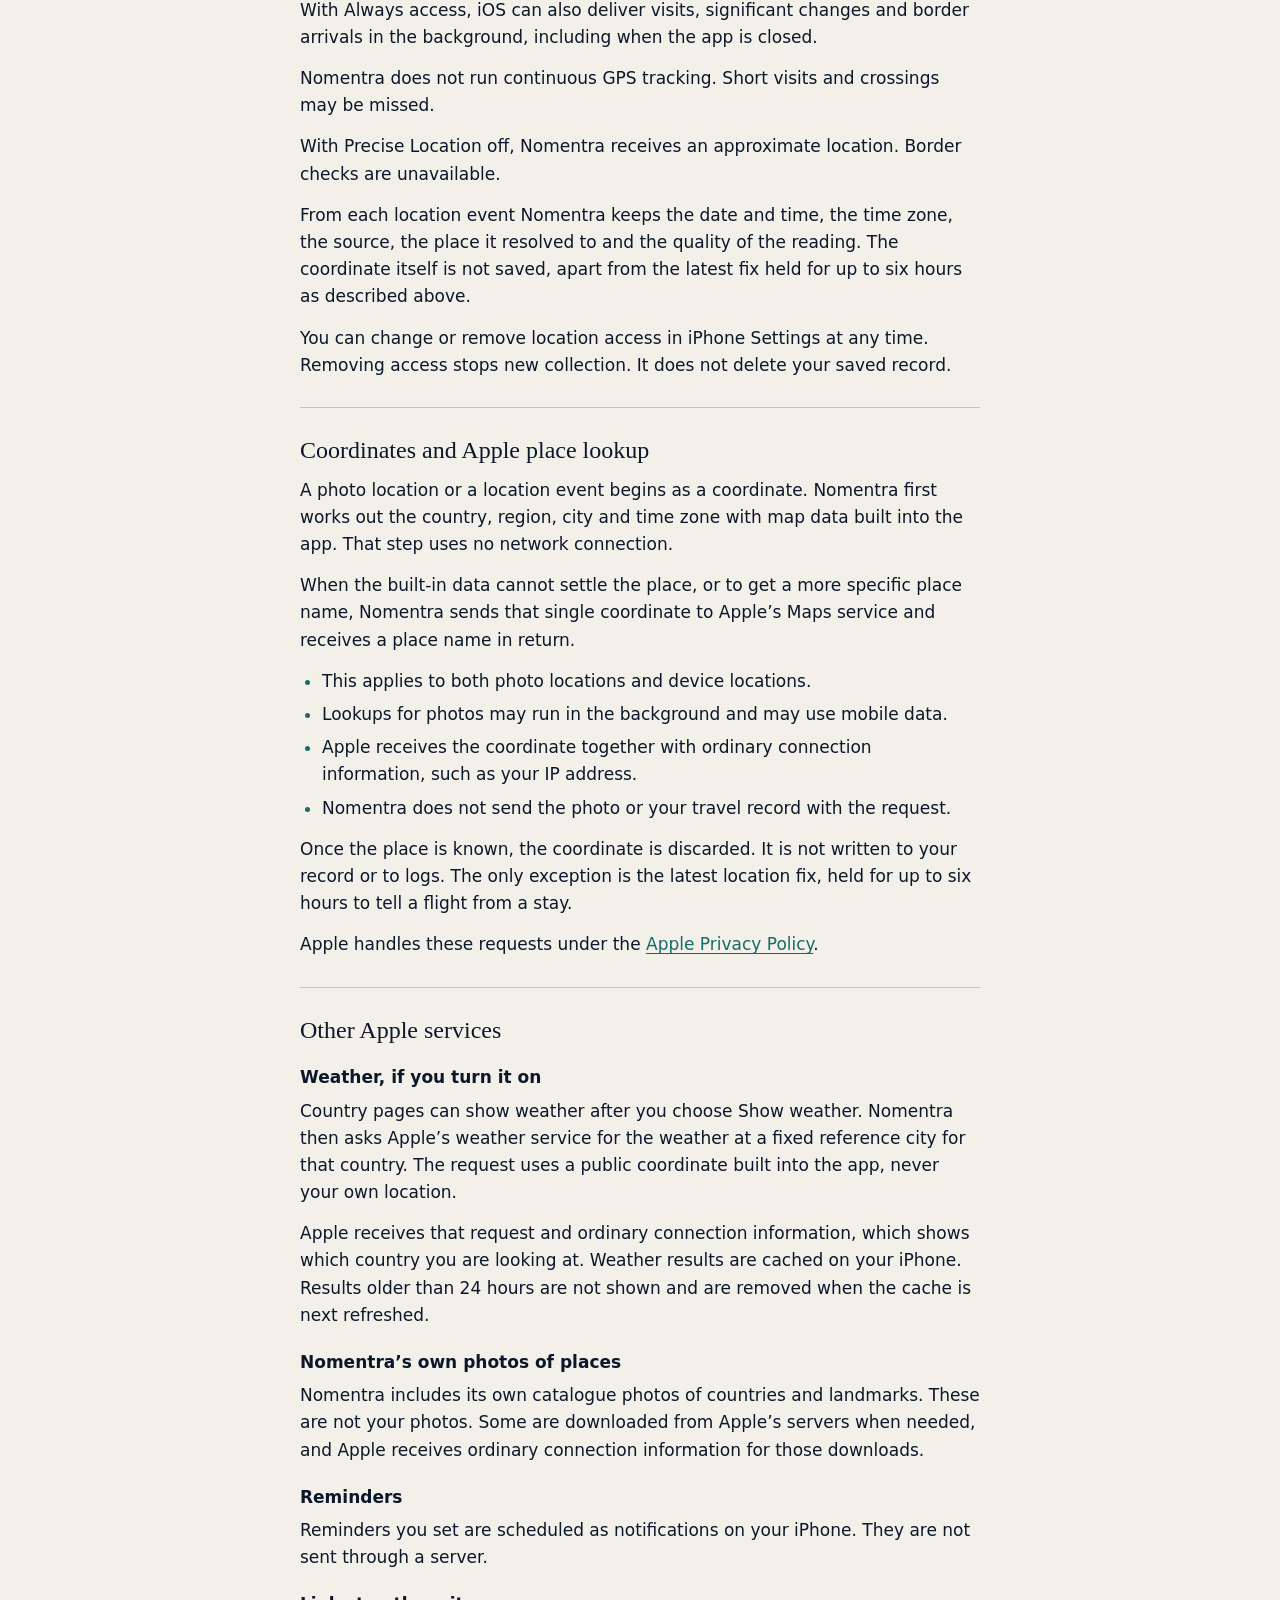
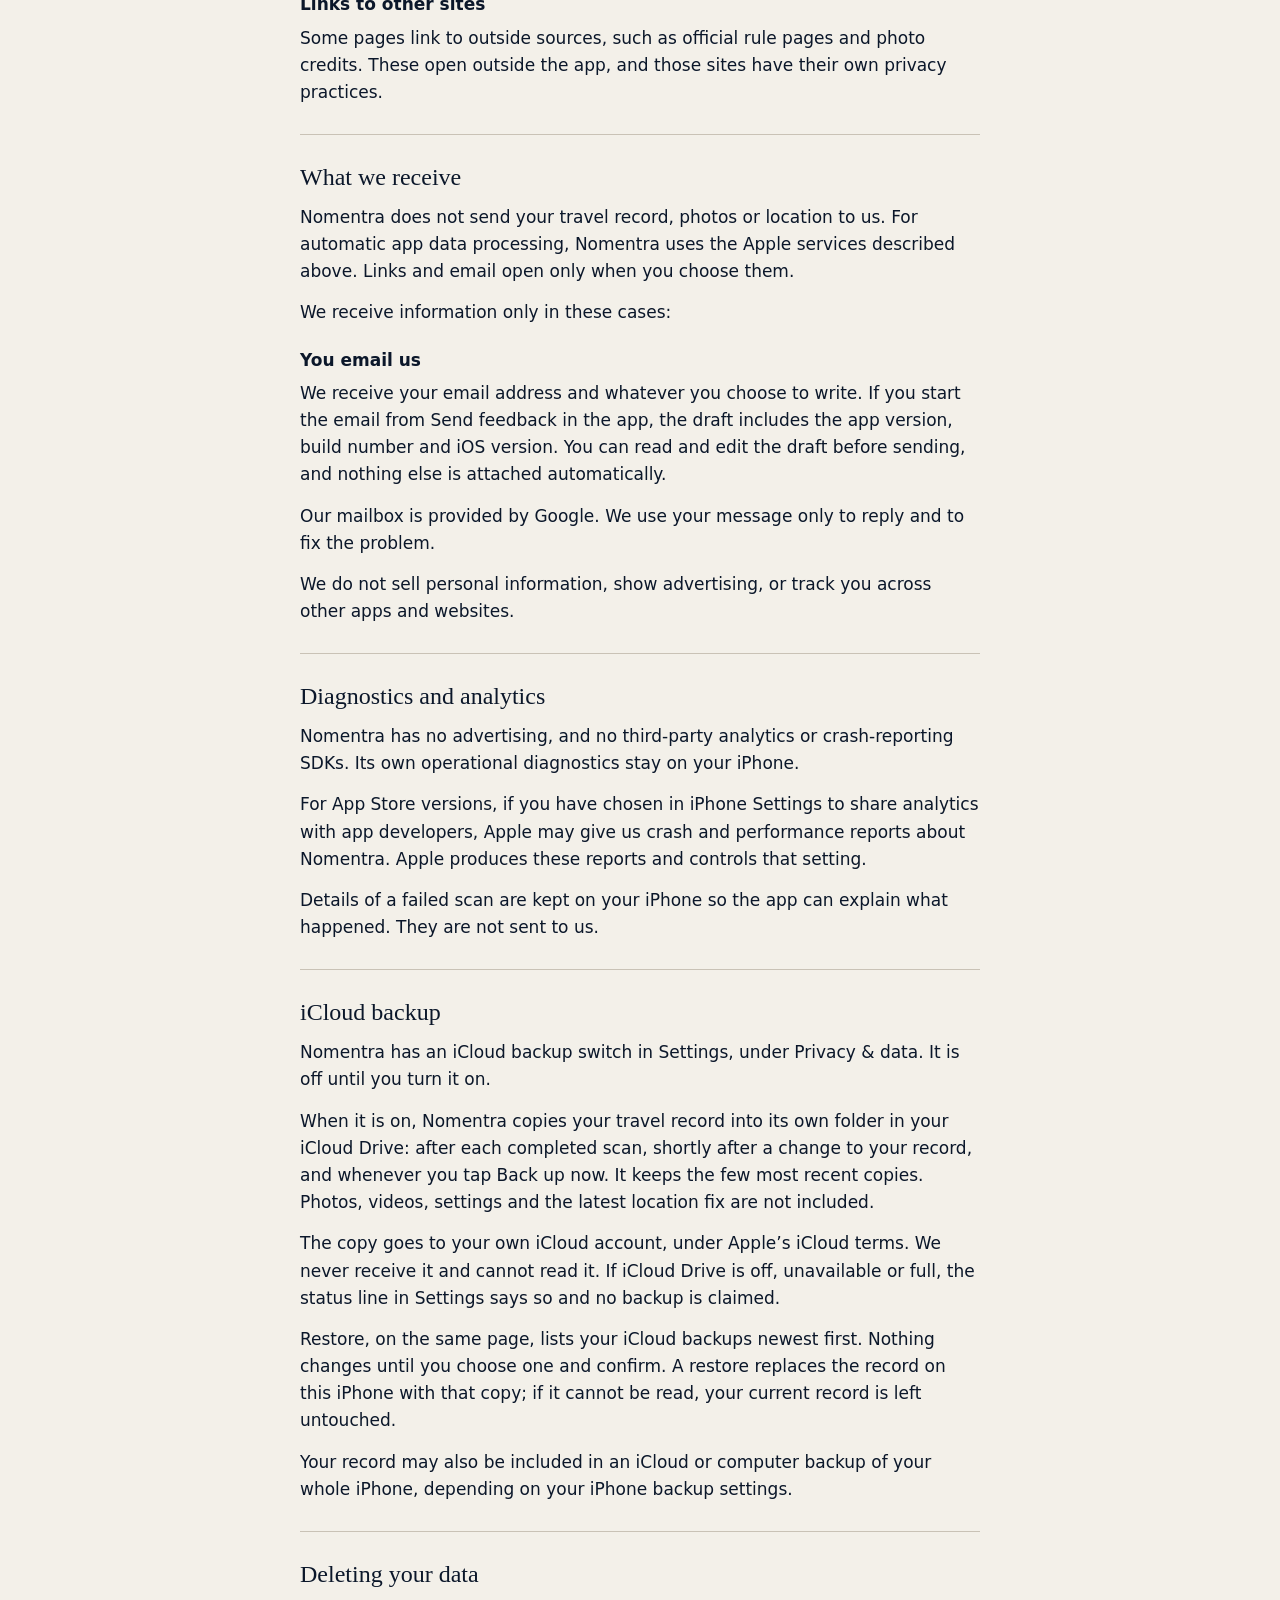
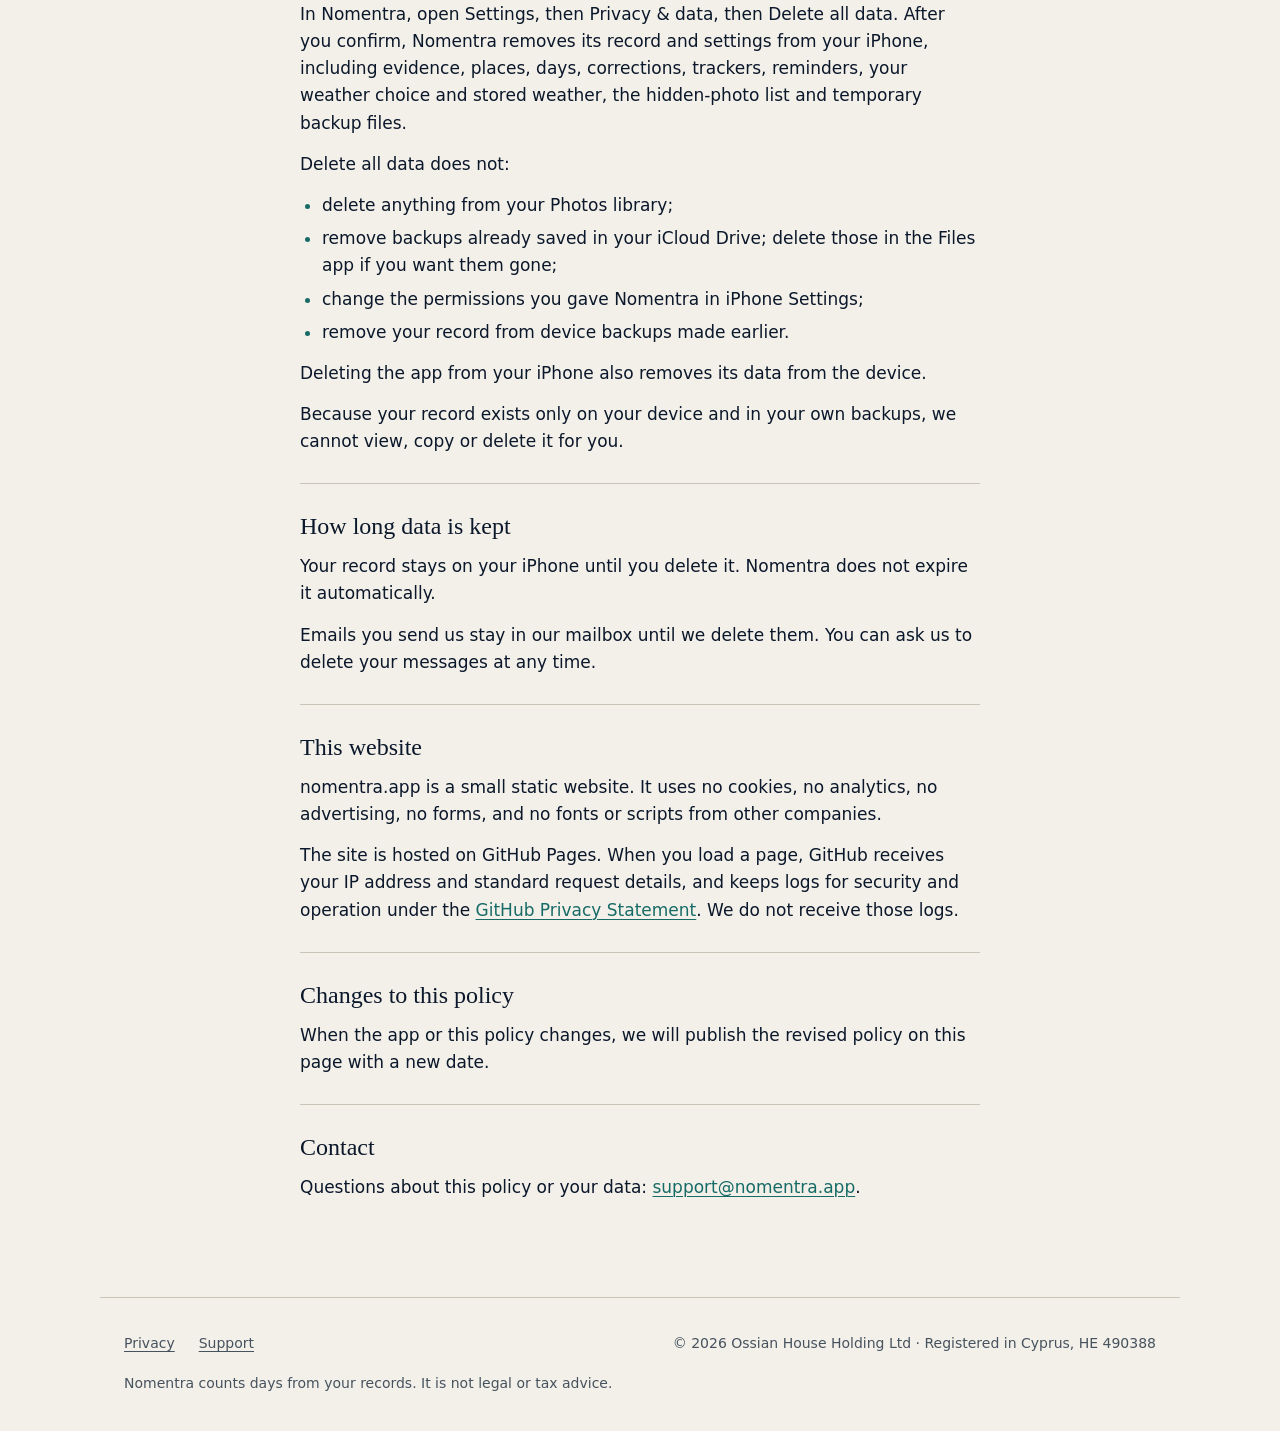
==== commit 9f5ad374: "Privacy page: latest-fix location exception, iCloud backup section, export removed Co-Authored-By: C" ====
--- a/privacy/index.html
+++ b/privacy/index.html
@@ -4,7 +4,7 @@
 <meta charset="utf-8">
 <meta name="viewport" content="width=device-width, initial-scale=1, viewport-fit=cover">
 <title>Privacy Policy — Nomentra</title>
-<meta name="description" content="How Nomentra for iPhone handles your photos, location and travel record, what leaves your iPhone, and how to export or delete your data.">
+<meta name="description" content="How Nomentra for iPhone handles your photos, location and travel record, what leaves your iPhone, and how to back up or delete your data.">
 <link rel="canonical" href="https://nomentra.app/privacy/">
 <meta name="theme-color" content="#F3F0E9" media="(prefers-color-scheme: light)">
 <meta name="theme-color" content="#0E1521" media="(prefers-color-scheme: dark)">
@@ -36,7 +36,7 @@
 
 <main id="main" class="wrap narrow doc">
   <h1>Privacy Policy</h1>
-  <p class="updated">Last updated: 14 October 2026</p>
+  <p class="updated">Last updated: 15 October 2026</p>
   <p class="intro">This policy explains what Nomentra for iPhone does with your information, and what this website does. It describes the current version of the app.</p>
 
   <section class="panel" aria-labelledby="glance">
@@ -44,10 +44,10 @@
     <ul>
       <li>Your travel record is stored on your iPhone. There is no online account, and we do not receive your record.</li>
       <li>Nomentra reads photo dates and locations, and your iPhone’s location, only with your permission.</li>
-      <li>Exact coordinates are used to work out a place. They are not saved.</li>
+      <li>Coordinates are used to work out a place. Only your latest location is kept, for up to six hours, to tell a flight from a stay. No trail is stored.</li>
       <li>Some information does leave your iPhone. Apple may receive a location to name a place, and Nomentra uses a few other Apple services described below.</li>
       <li>No advertising, no third-party analytics and no tracking.</li>
-      <li>You can export or delete your record at any time.</li>
+      <li>You can back up your record to your own iCloud, and delete it, at any time.</li>
     </ul>
   </section>
 
@@ -62,8 +62,7 @@
       <li><a href="#apple">Other Apple services</a></li>
       <li><a href="#receive">What we receive</a></li>
       <li><a href="#diagnostics">Diagnostics and analytics</a></li>
-      <li><a href="#backup">Backups</a></li>
-      <li><a href="#export">Exporting your record</a></li>
+      <li><a href="#backup">iCloud backup</a></li>
       <li><a href="#delete">Deleting your data</a></li>
       <li><a href="#retention">How long data is kept</a></li>
       <li><a href="#website">This website</a></li>
@@ -89,7 +88,7 @@
       <li>what you enter yourself: confirmations, corrections, Home countries, trackers, reminders and settings;</li>
       <li>a history of changes to the record.</li>
     </ul>
-    <p>Nomentra does not save exact coordinates, a continuous GPS trail, or its own copies of your photos and videos.</p>
+    <p>Nomentra does not keep a GPS trail or its own copies of your photos and videos. It keeps one location at a time: the latest fix, with its time, accuracy and country, in a protected file on your iPhone for up to six hours, only to tell a flight from a stay. It is never backed up or sent anywhere, and it is deleted after it expires.</p>
     <p>Nomentra has no sign-in and no online account. We do not hold a copy of your record and cannot see it.</p>
   </section>
 
@@ -123,7 +122,7 @@
     <p>With While Using the App access, this happens only while Nomentra is open. With Always access, iOS can also deliver visits, significant changes and border arrivals in the background, including when the app is closed.</p>
     <p>Nomentra does not run continuous GPS tracking. Short visits and crossings may be missed.</p>
     <p>With Precise Location off, Nomentra receives an approximate location. Border checks are unavailable.</p>
-    <p>From each location event Nomentra keeps the date and time, the time zone, the source, the place it resolved to and the quality of the reading. The coordinate itself is not saved.</p>
+    <p>From each location event Nomentra keeps the date and time, the time zone, the source, the place it resolved to and the quality of the reading. The coordinate itself is not saved, apart from the latest fix held for up to six hours as described above.</p>
     <p>You can change or remove location access in iPhone Settings at any time. Removing access stops new collection. It does not delete your saved record.</p>
   </section>
 
@@ -137,7 +136,7 @@
       <li>Apple receives the coordinate together with ordinary connection information, such as your IP address.</li>
       <li>Nomentra does not send the photo or your travel record with the request.</li>
     </ul>
-    <p>Once the place is known, the coordinate is discarded. It is not written to your record or to logs.</p>
+    <p>Once the place is known, the coordinate is discarded. It is not written to your record or to logs. The only exception is the latest location fix, held for up to six hours to tell a flight from a stay.</p>
     <p>Apple handles these requests under the <a href="https://www.apple.com/legal/privacy/">Apple Privacy Policy</a>.</p>
   </section>
 
@@ -172,32 +171,26 @@
   </section>
 
   <section aria-labelledby="backup">
-    <h2 id="backup">Backups</h2>
-    <p>This version of Nomentra has no backup or sync feature of its own, and it does not store your record in iCloud itself.</p>
-    <p>Your record may be included in an iCloud or computer backup of your iPhone, depending on your backup settings. Manage iCloud Backup in iPhone Settings and computer backups on your computer.</p>
-    <p>If you lose your iPhone and have no device backup, we cannot recover your record, because we never had it.</p>
-  </section>
-
-  <section aria-labelledby="export">
-    <h2 id="export">Exporting your record</h2>
-    <p>In Nomentra, open Settings, then Privacy &amp; data, then Export your record. Nomentra prepares a readable file containing your places, days, evidence entries, corrections and trackers. Evidence entries include references to photos, not the photos themselves.</p>
-    <p>The export does not include photos, videos or coordinates.</p>
-    <p>You choose where the file goes, using the iOS share sheet. Nomentra does not send it anywhere itself. Once you share or save the file, that copy is outside Nomentra’s control.</p>
-    <p>An export is a copy for you to read. It is not a backup that can be restored into the app.</p>
+    <h2 id="backup">iCloud backup</h2>
+    <p>Nomentra has an iCloud backup switch in Settings, under Privacy &amp; data. It is off until you turn it on.</p>
+    <p>When it is on, Nomentra copies your travel record into its own folder in your iCloud Drive: after each completed scan, shortly after a change to your record, and whenever you tap Back up now. It keeps the few most recent copies. Photos, videos, settings and the latest location fix are not included.</p>
+    <p>The copy goes to your own iCloud account, under Apple’s iCloud terms. We never receive it and cannot read it. If iCloud Drive is off, unavailable or full, the status line in Settings says so and no backup is claimed.</p>
+    <p>Restore, on the same page, lists your iCloud backups newest first. Nothing changes until you choose one and confirm. A restore replaces the record on this iPhone with that copy; if it cannot be read, your current record is left untouched.</p>
+    <p>Your record may also be included in an iCloud or computer backup of your whole iPhone, depending on your iPhone backup settings.</p>
   </section>
 
   <section aria-labelledby="delete">
     <h2 id="delete">Deleting your data</h2>
-    <p>In Nomentra, open Settings, then Privacy &amp; data, then Delete all data. After you confirm, Nomentra removes its record and settings from your iPhone, including evidence, places, days, corrections, trackers, reminders, your weather choice and stored weather, the hidden-photo list and prepared export files.</p>
+    <p>In Nomentra, open Settings, then Privacy &amp; data, then Delete all data. After you confirm, Nomentra removes its record and settings from your iPhone, including evidence, places, days, corrections, trackers, reminders, your weather choice and stored weather, the hidden-photo list and temporary backup files.</p>
     <p>Delete all data does not:</p>
     <ul>
       <li>delete anything from your Photos library;</li>
-      <li>remove files you have already exported or shared;</li>
+      <li>remove backups already saved in your iCloud Drive; delete those in the Files app if you want them gone;</li>
       <li>change the permissions you gave Nomentra in iPhone Settings;</li>
       <li>remove your record from device backups made earlier.</li>
     </ul>
     <p>Deleting the app from your iPhone also removes its data from the device.</p>
-    <p>Because your record exists only on your device and in your own backups, we cannot view, export or delete it for you.</p>
+    <p>Because your record exists only on your device and in your own backups, we cannot view, copy or delete it for you.</p>
   </section>
 
   <section aria-labelledby="retention">
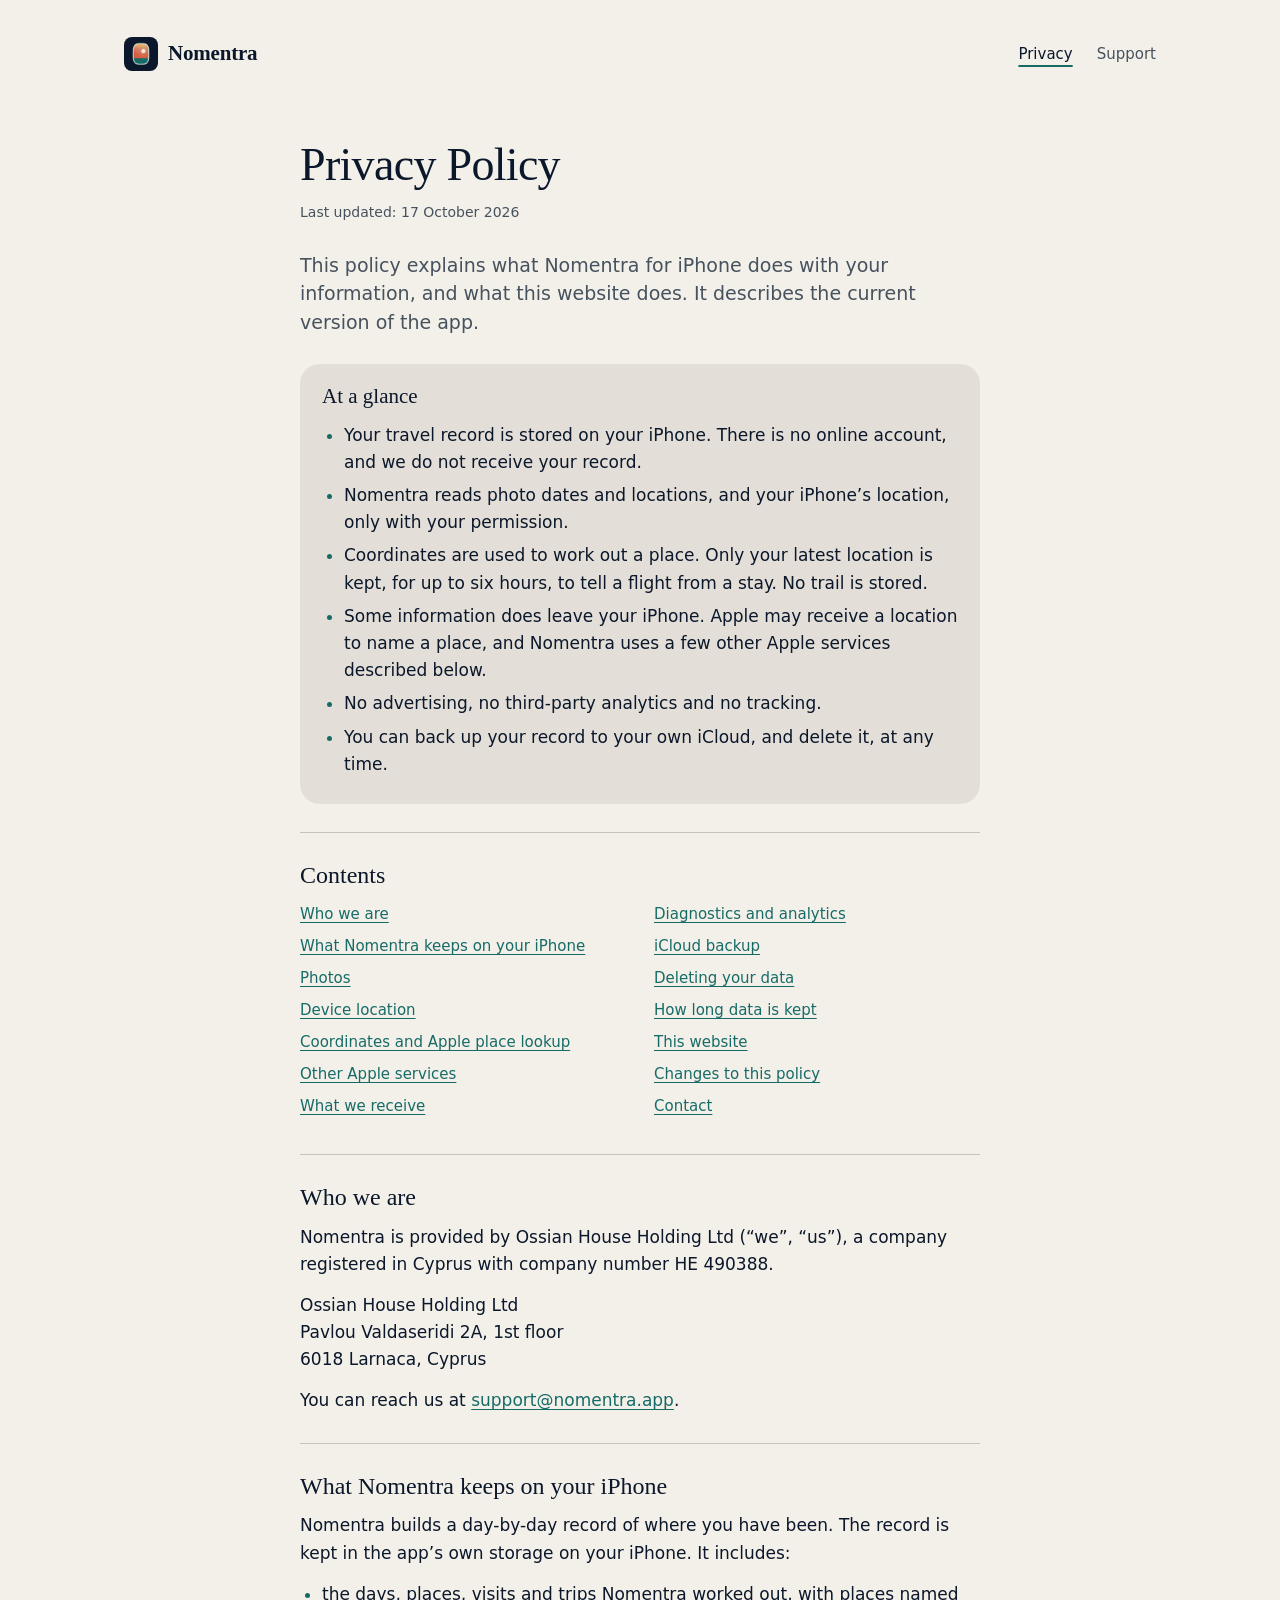
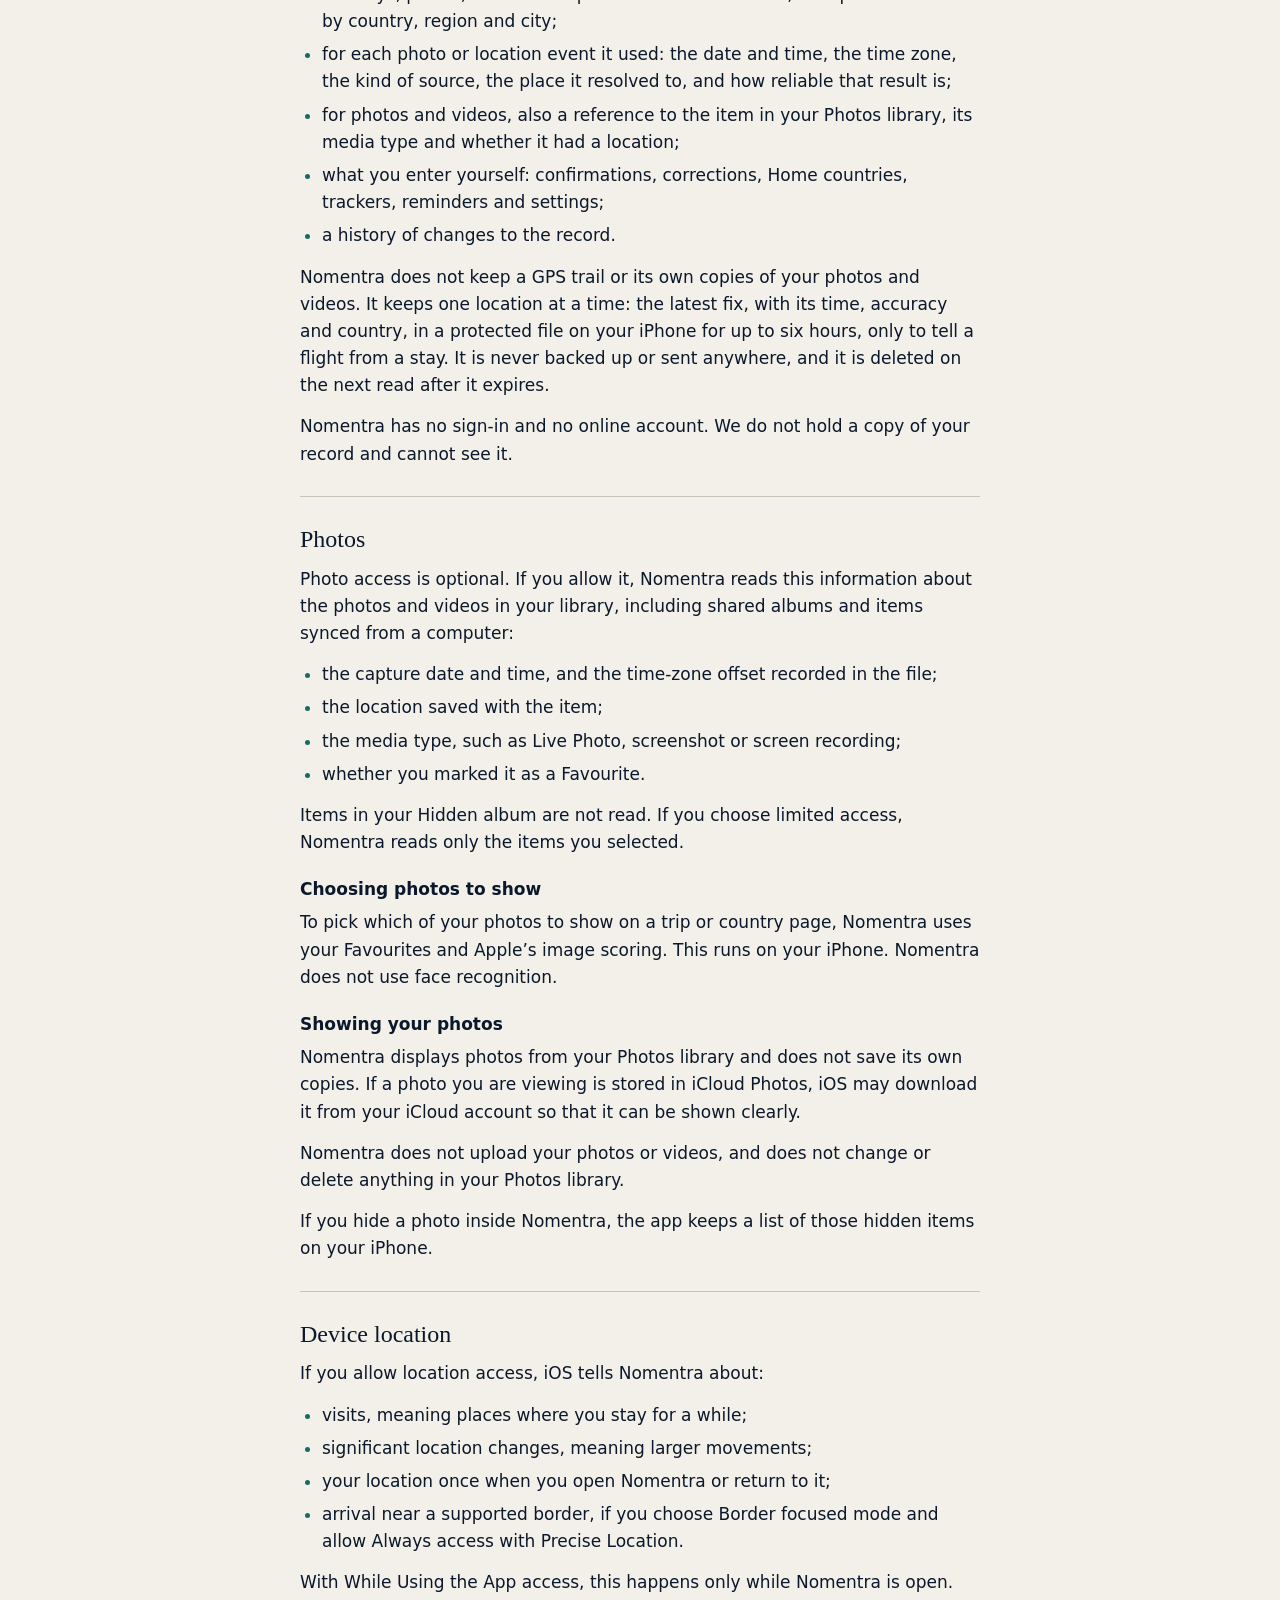
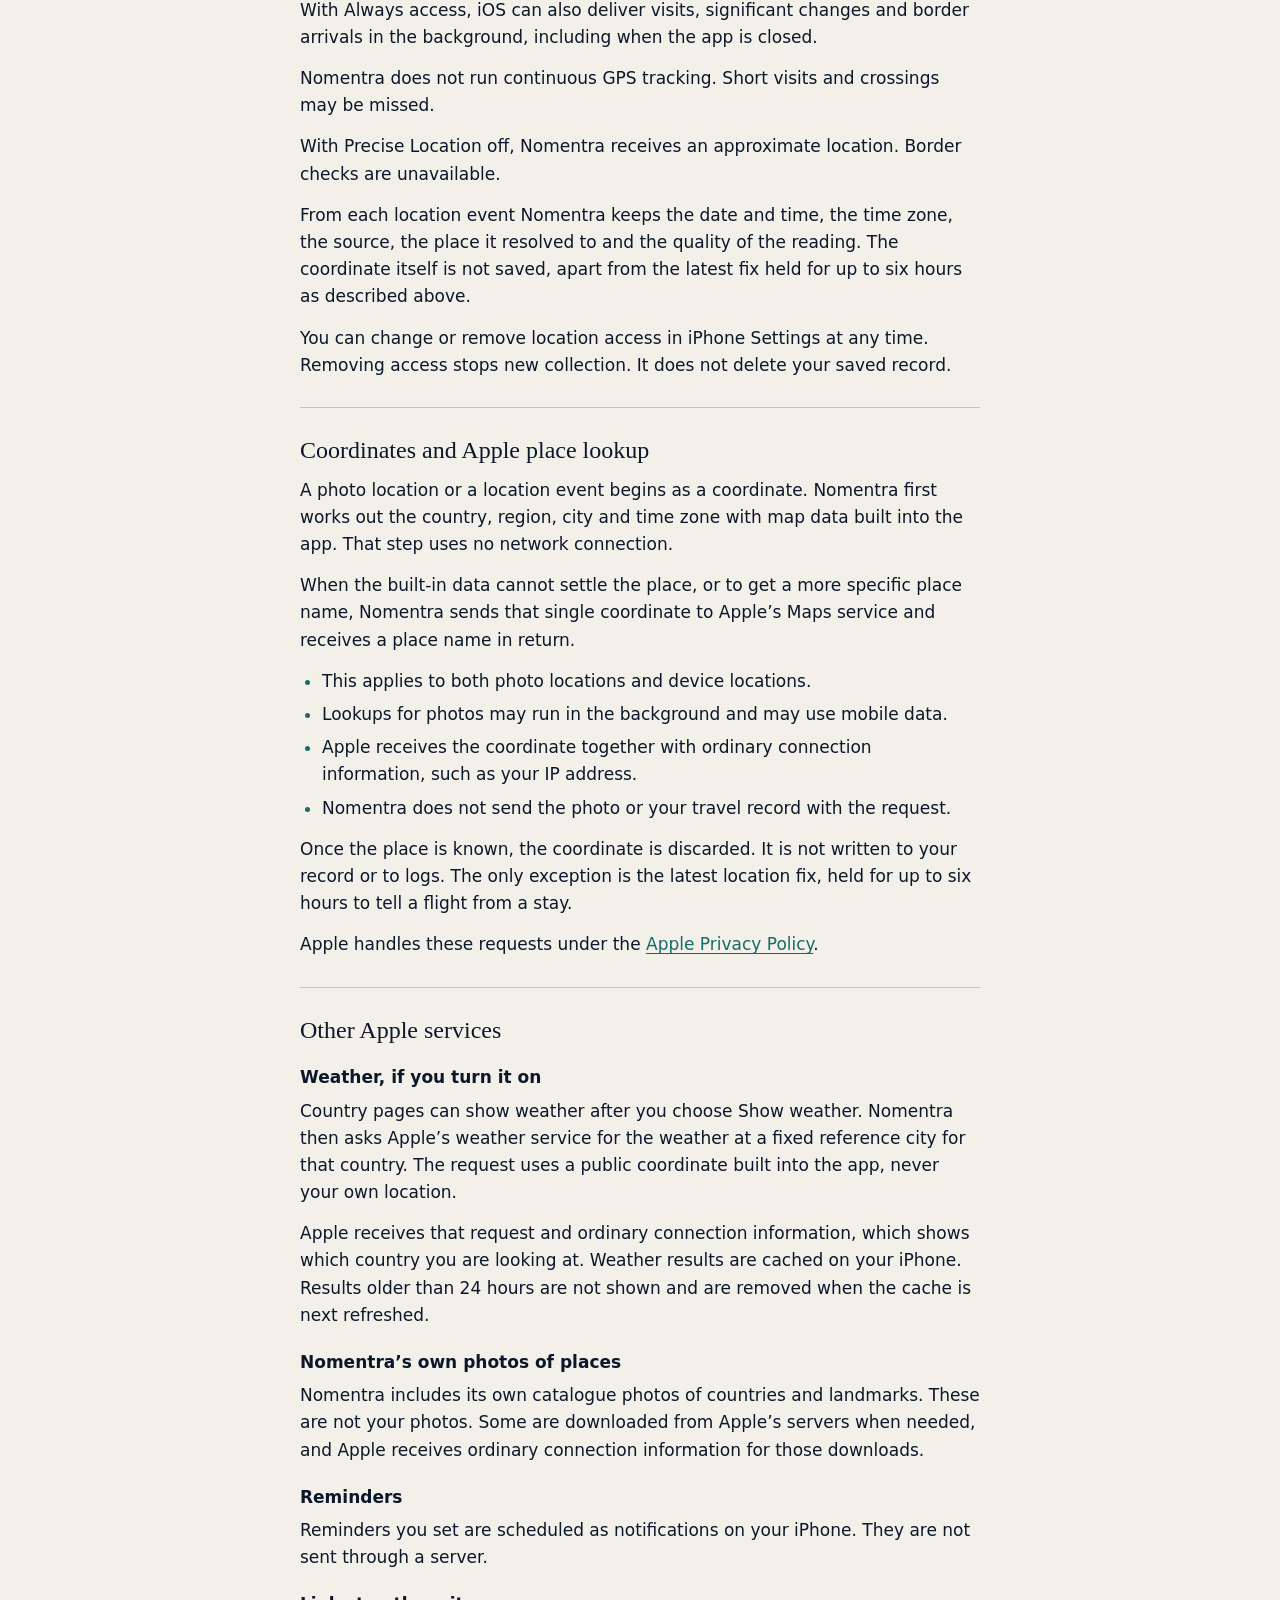
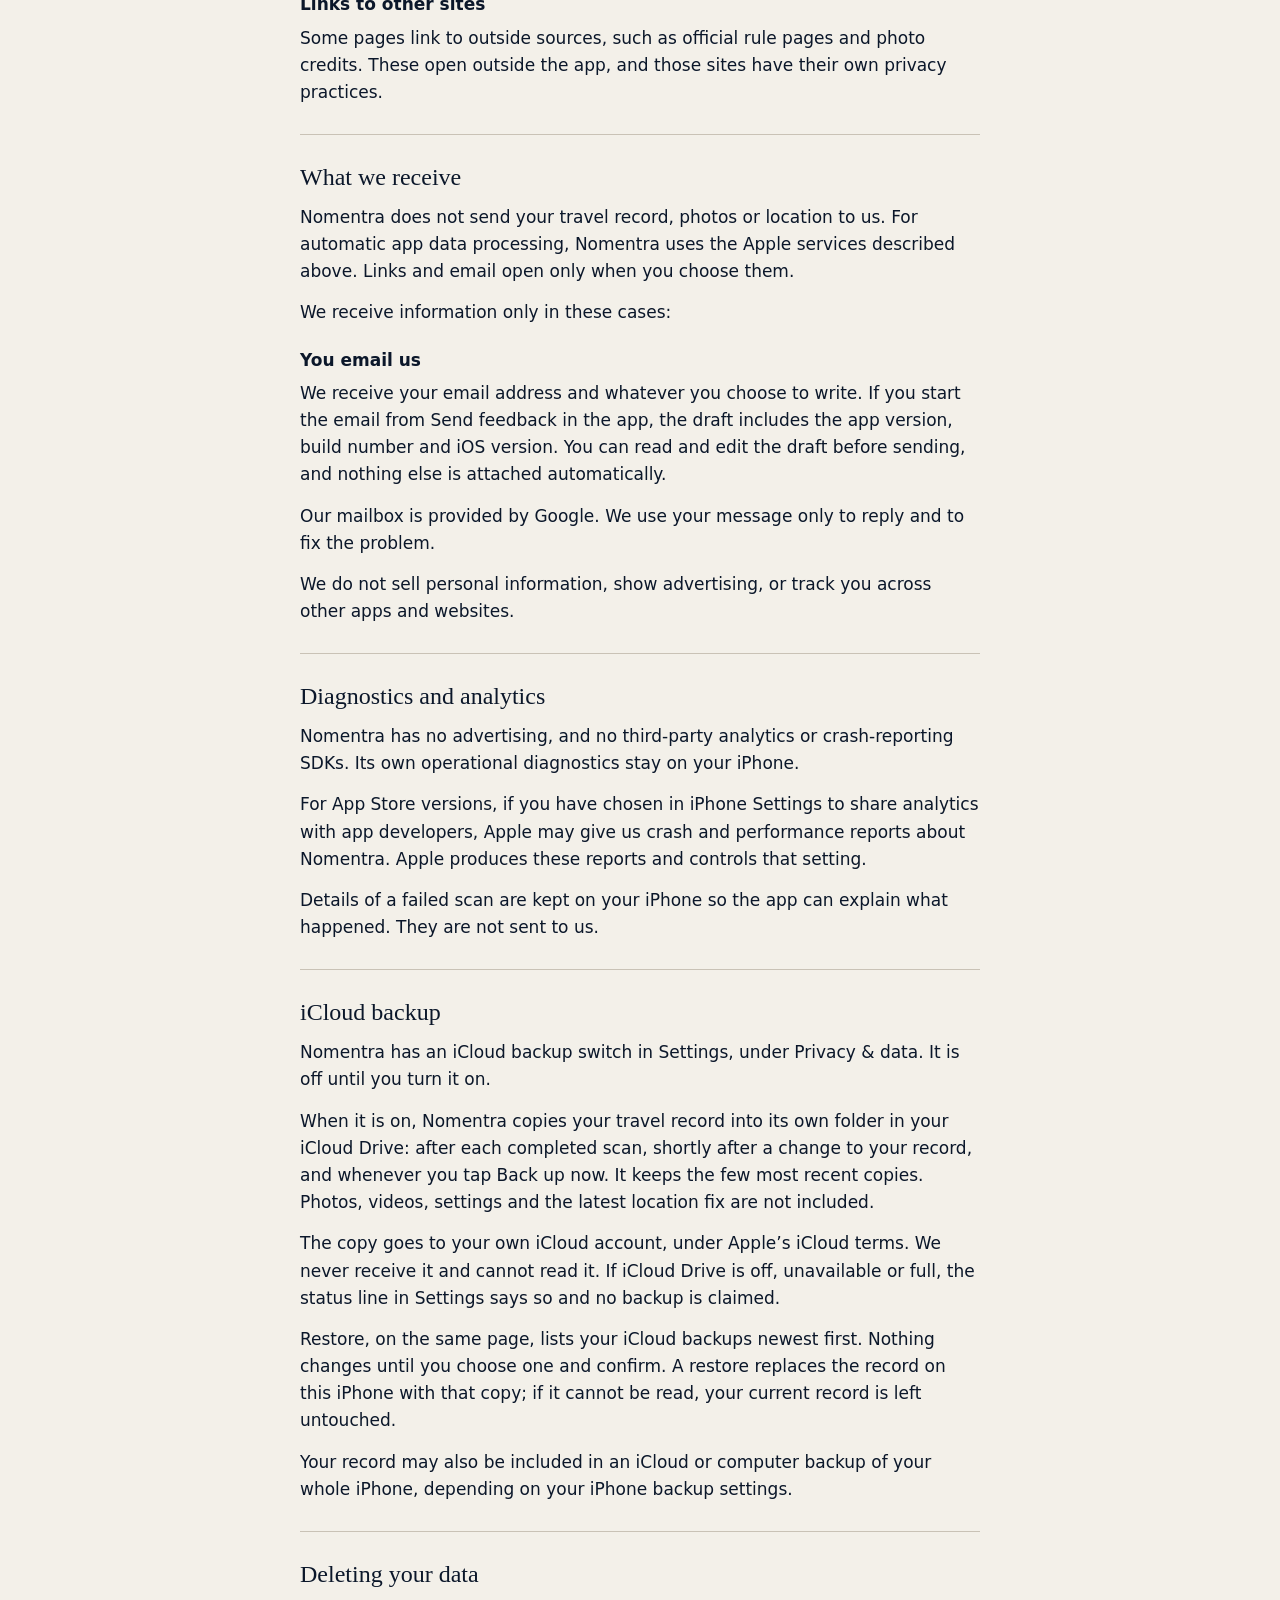
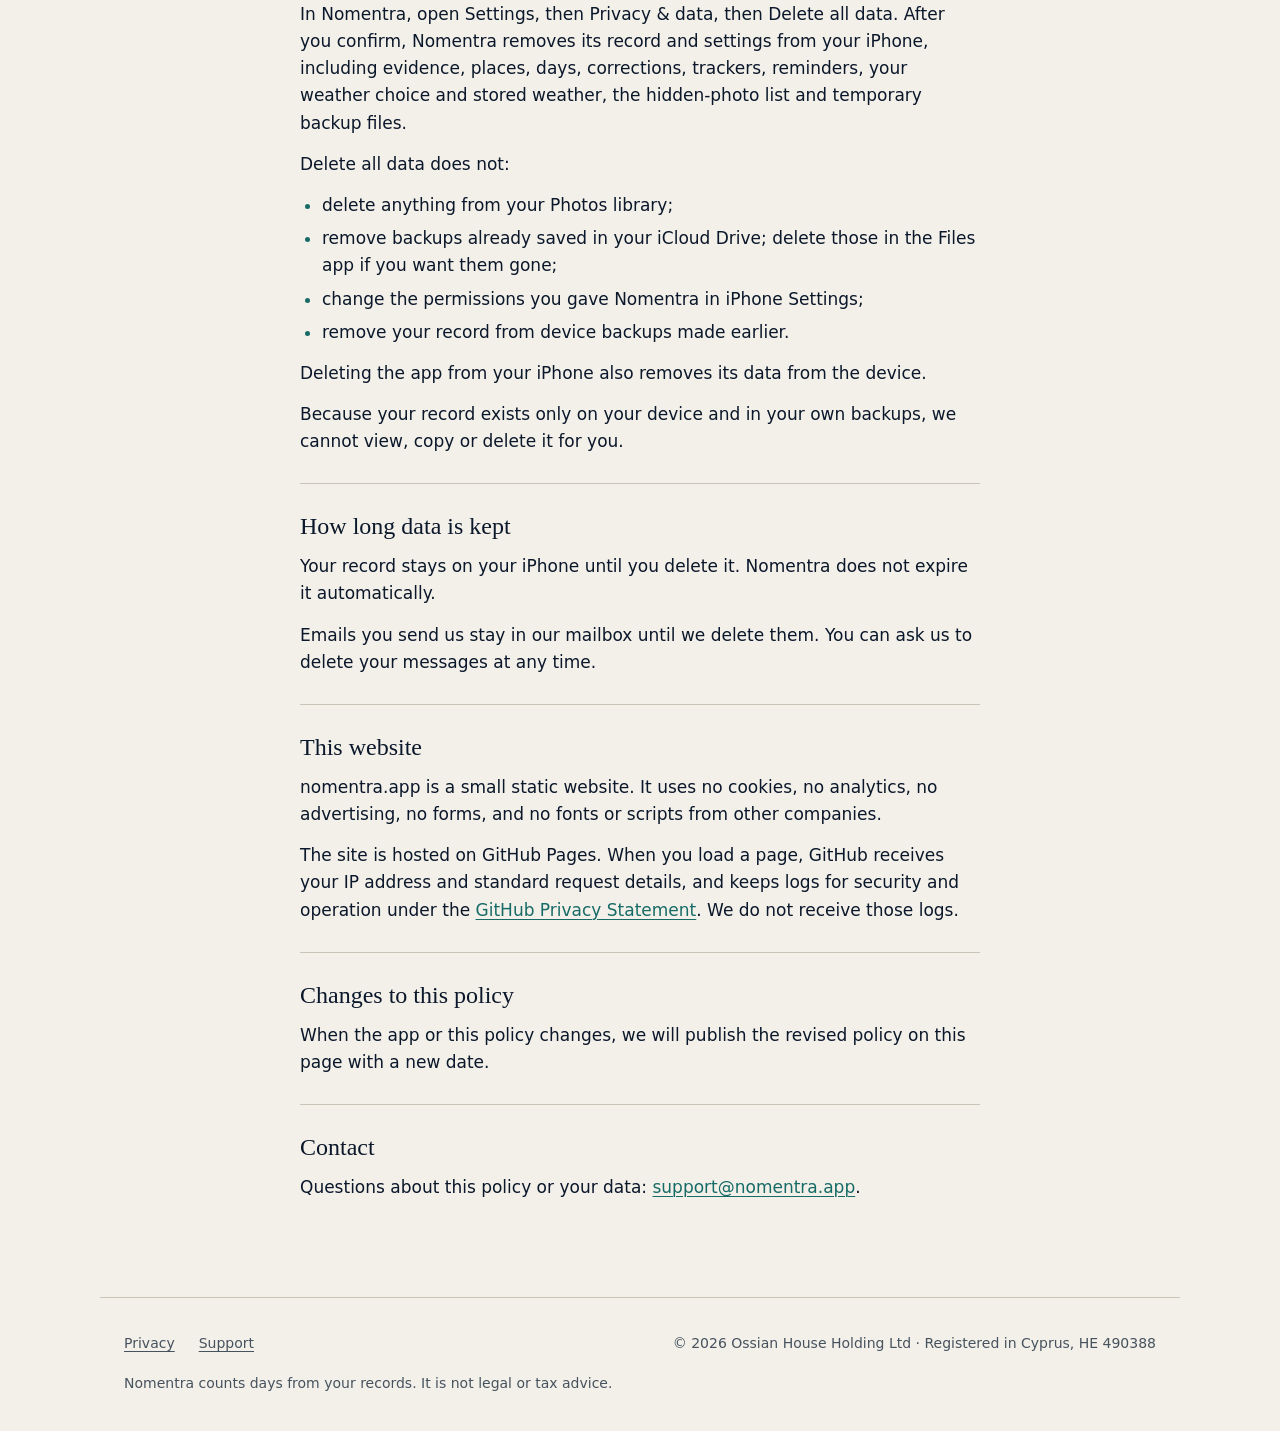
==== commit d7f6c323: "Correct launch privacy claims and screenshot descriptions" ====
--- a/privacy/index.html
+++ b/privacy/index.html
@@ -36,7 +36,7 @@
 
 <main id="main" class="wrap narrow doc">
   <h1>Privacy Policy</h1>
-  <p class="updated">Last updated: 15 October 2026</p>
+  <p class="updated">Last updated: 17 October 2026</p>
   <p class="intro">This policy explains what Nomentra for iPhone does with your information, and what this website does. It describes the current version of the app.</p>
 
   <section class="panel" aria-labelledby="glance">
@@ -88,7 +88,7 @@
       <li>what you enter yourself: confirmations, corrections, Home countries, trackers, reminders and settings;</li>
       <li>a history of changes to the record.</li>
     </ul>
-    <p>Nomentra does not keep a GPS trail or its own copies of your photos and videos. It keeps one location at a time: the latest fix, with its time, accuracy and country, in a protected file on your iPhone for up to six hours, only to tell a flight from a stay. It is never backed up or sent anywhere, and it is deleted after it expires.</p>
+    <p>Nomentra does not keep a GPS trail or its own copies of your photos and videos. It keeps one location at a time: the latest fix, with its time, accuracy and country, in a protected file on your iPhone for up to six hours, only to tell a flight from a stay. It is never backed up or sent anywhere, and it is deleted on the next read after it expires.</p>
     <p>Nomentra has no sign-in and no online account. We do not hold a copy of your record and cannot see it.</p>
   </section>
 
--- a/style.css
+++ b/style.css
@@ -163,6 +163,11 @@
 .site-foot a:hover{color:var(--ink)}
 .site-foot span a{display:inline-block;padding:12px 0}
 
+@media (max-width:639px){
+  .hero .phones-row{flex-wrap:wrap;row-gap:20px}
+  .hero .phone{flex-basis:calc(50% - 7px);max-width:272px}
+  .hero .phone:nth-child(3){display:block}
+}
 @media (min-width:640px){
   .phone:nth-child(3){display:block}
   .phones-row{gap:20px}
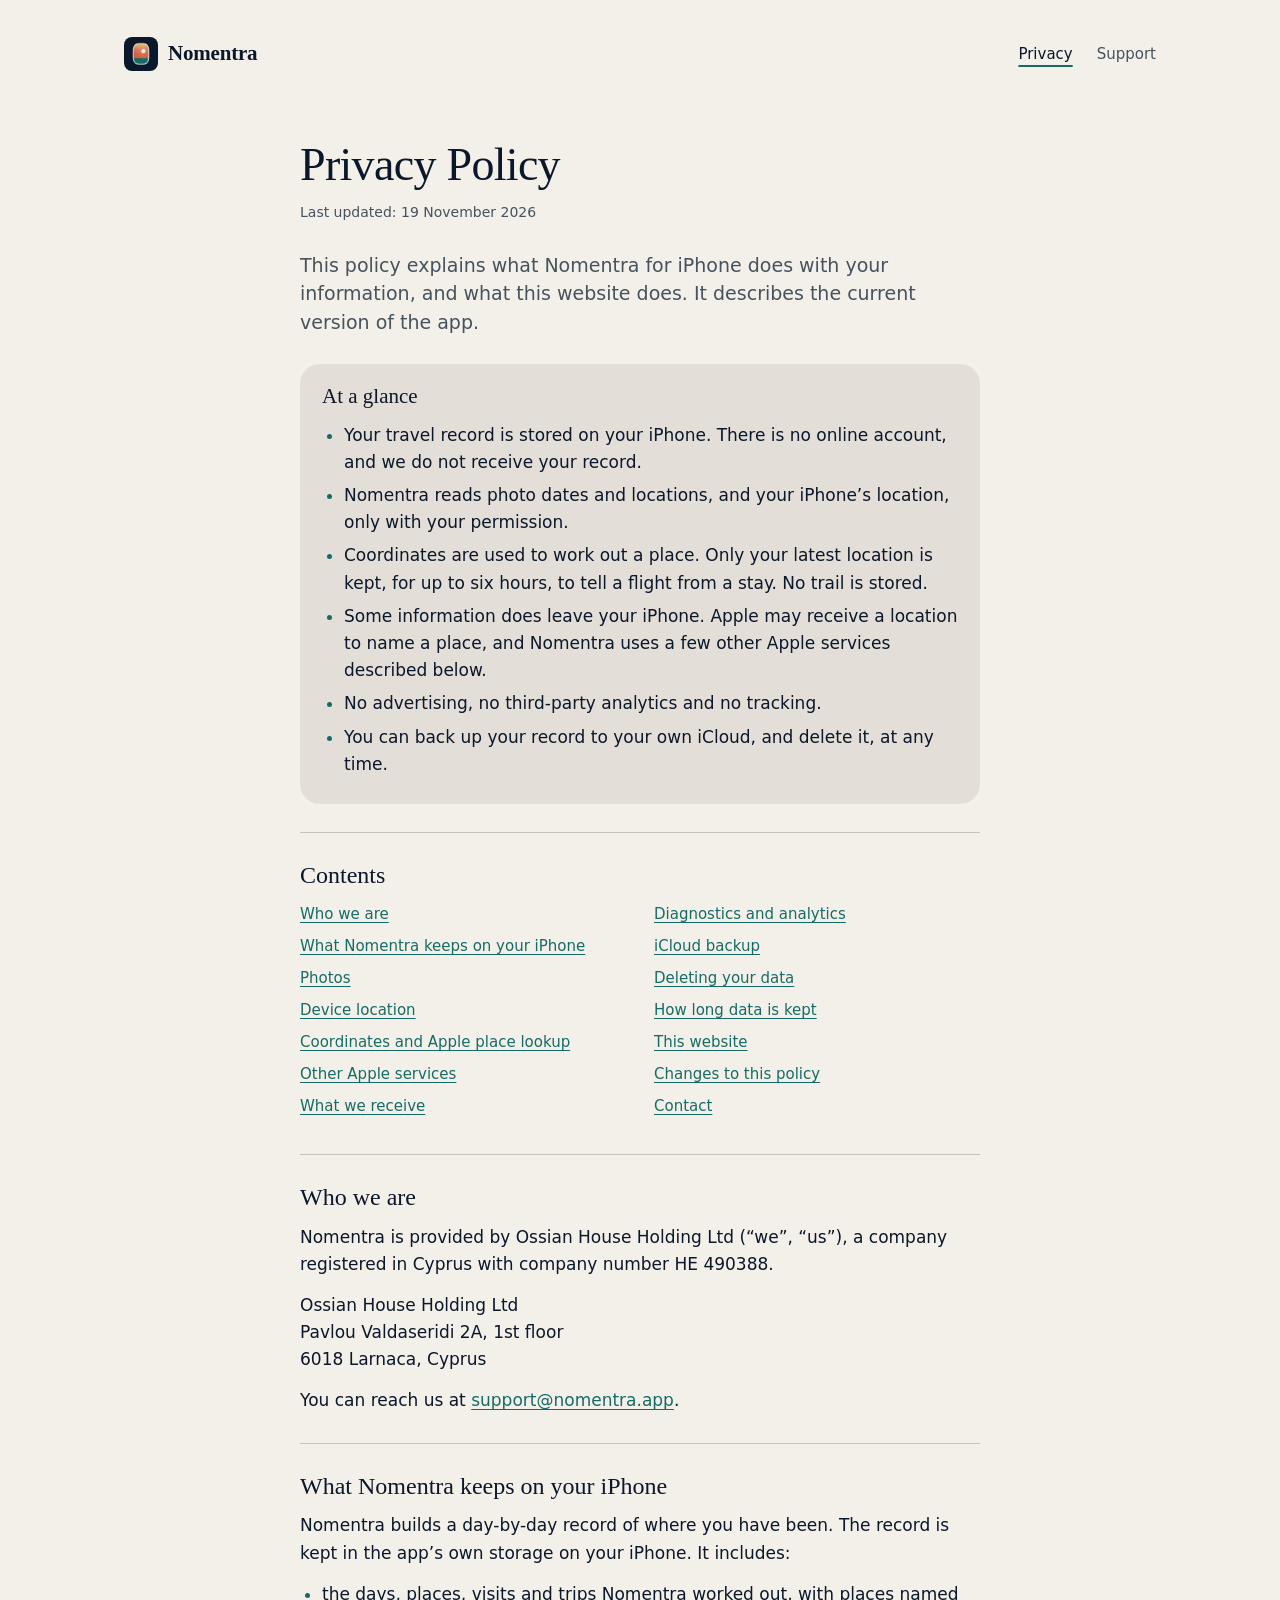
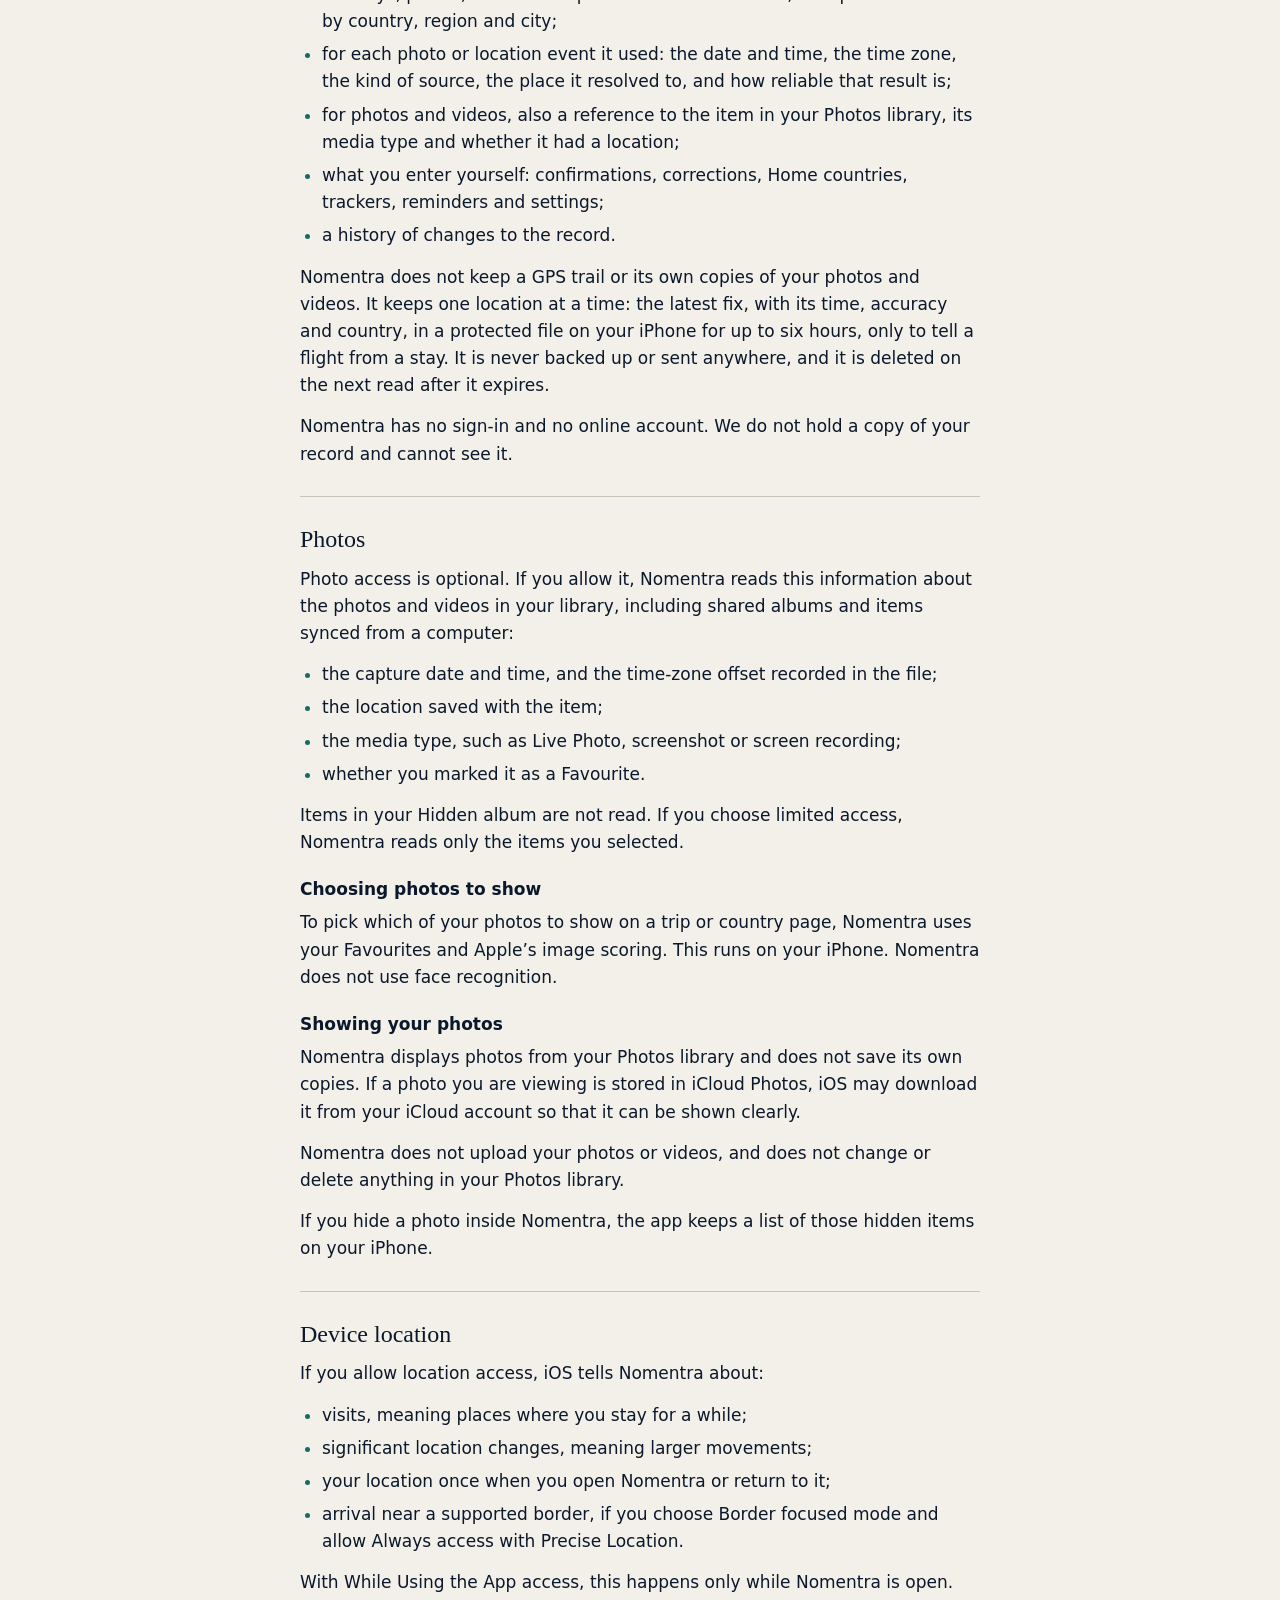
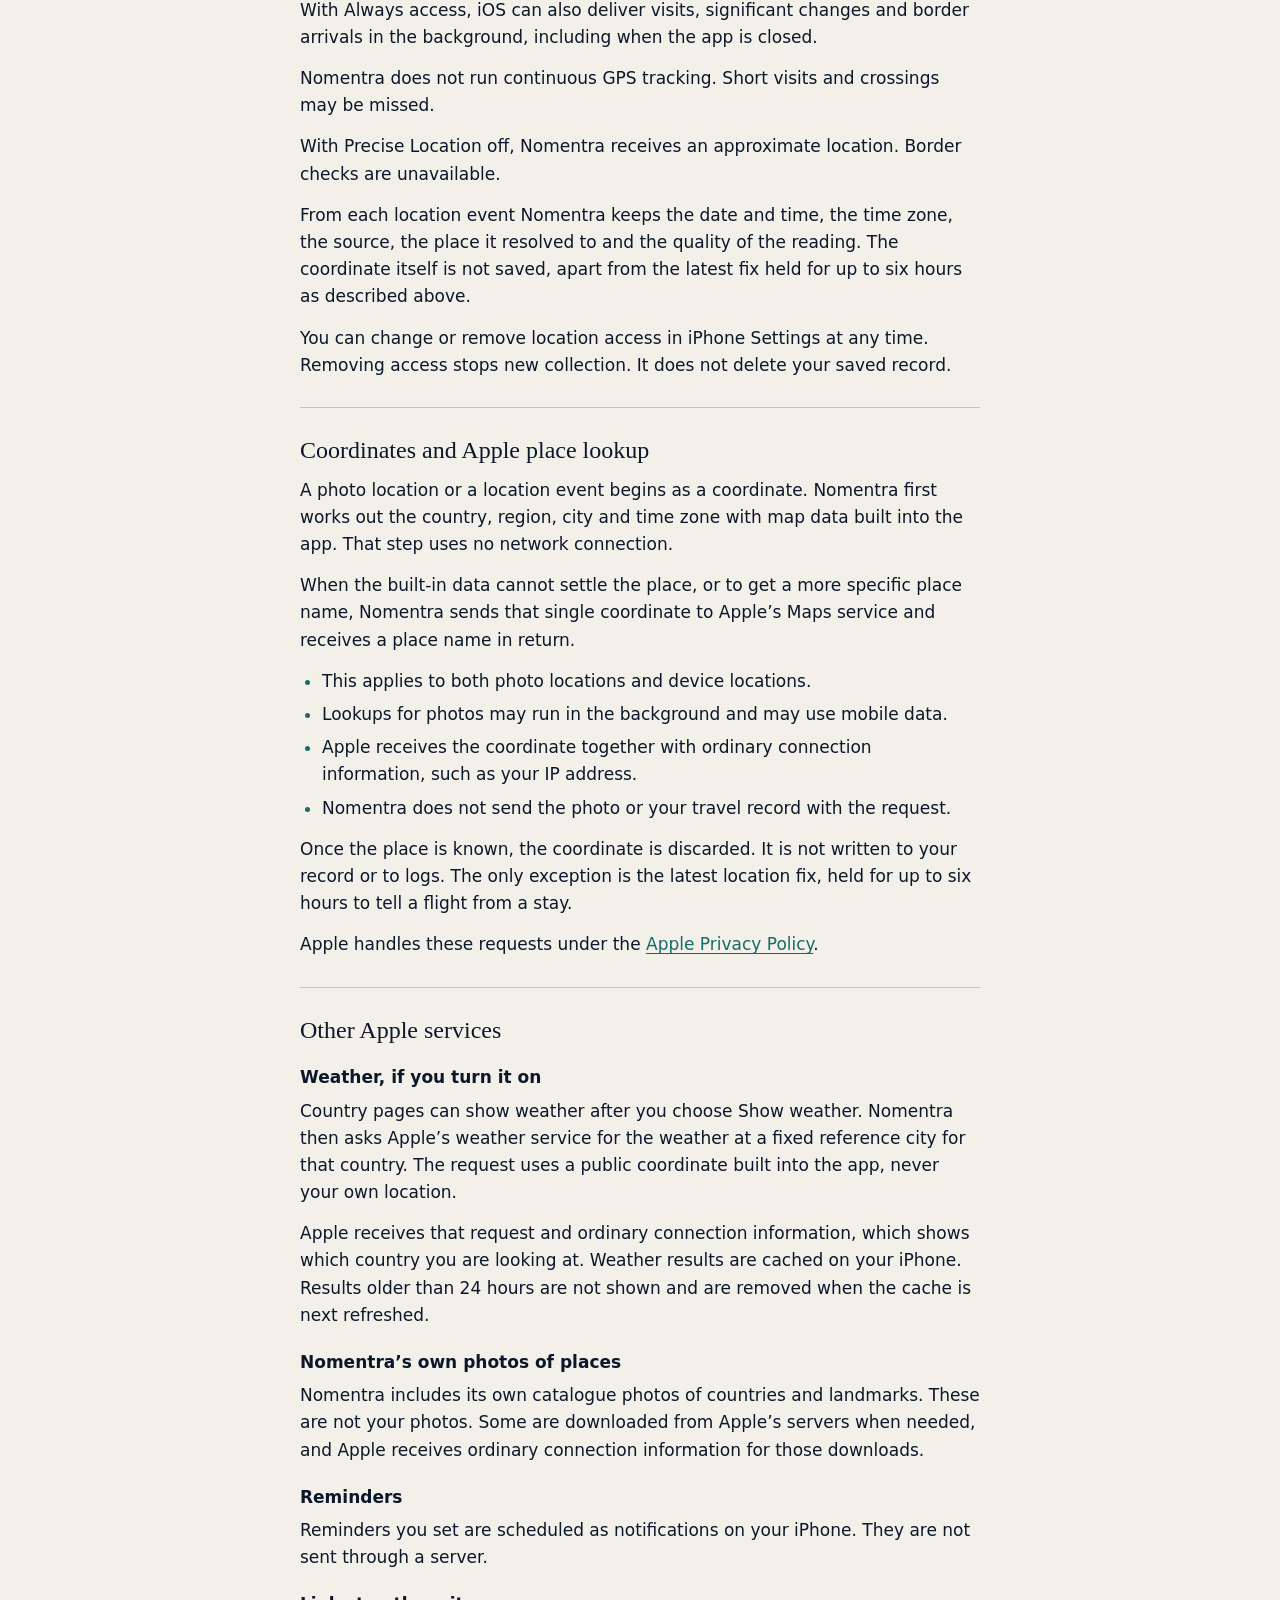
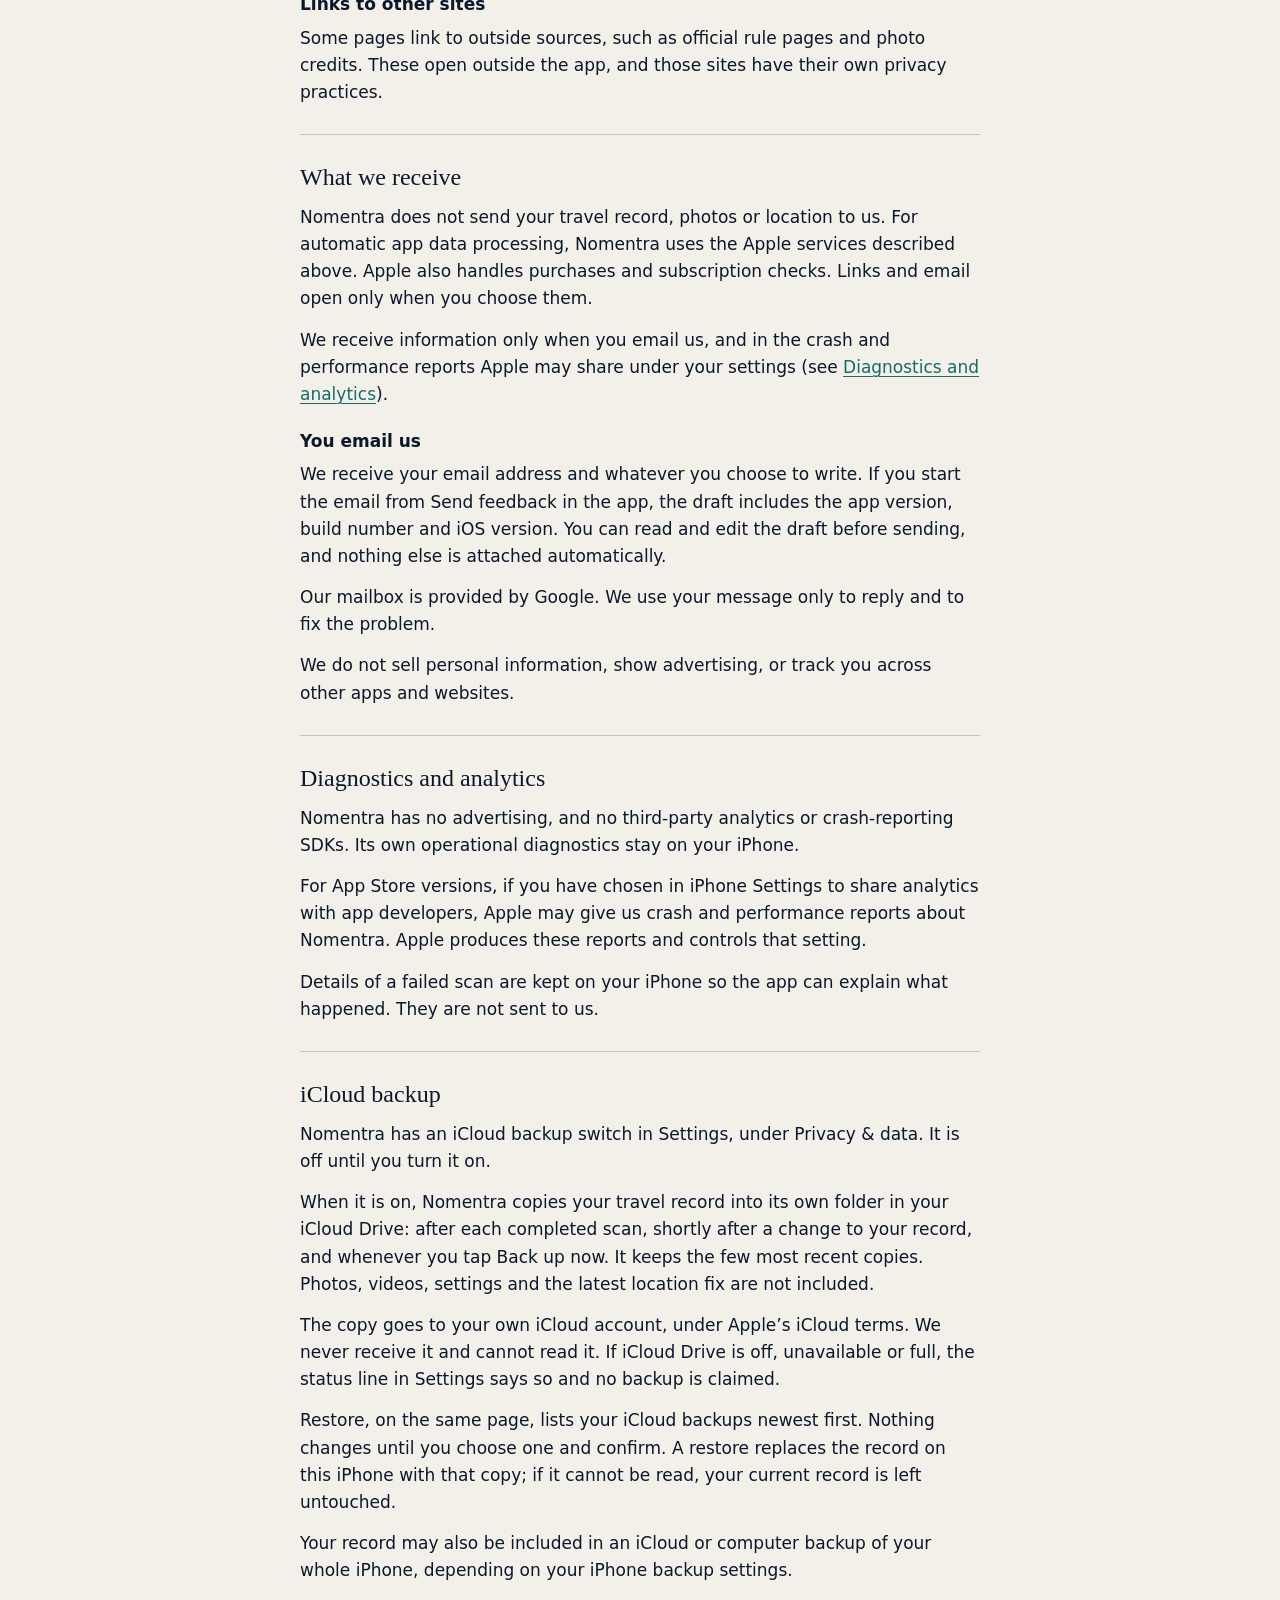
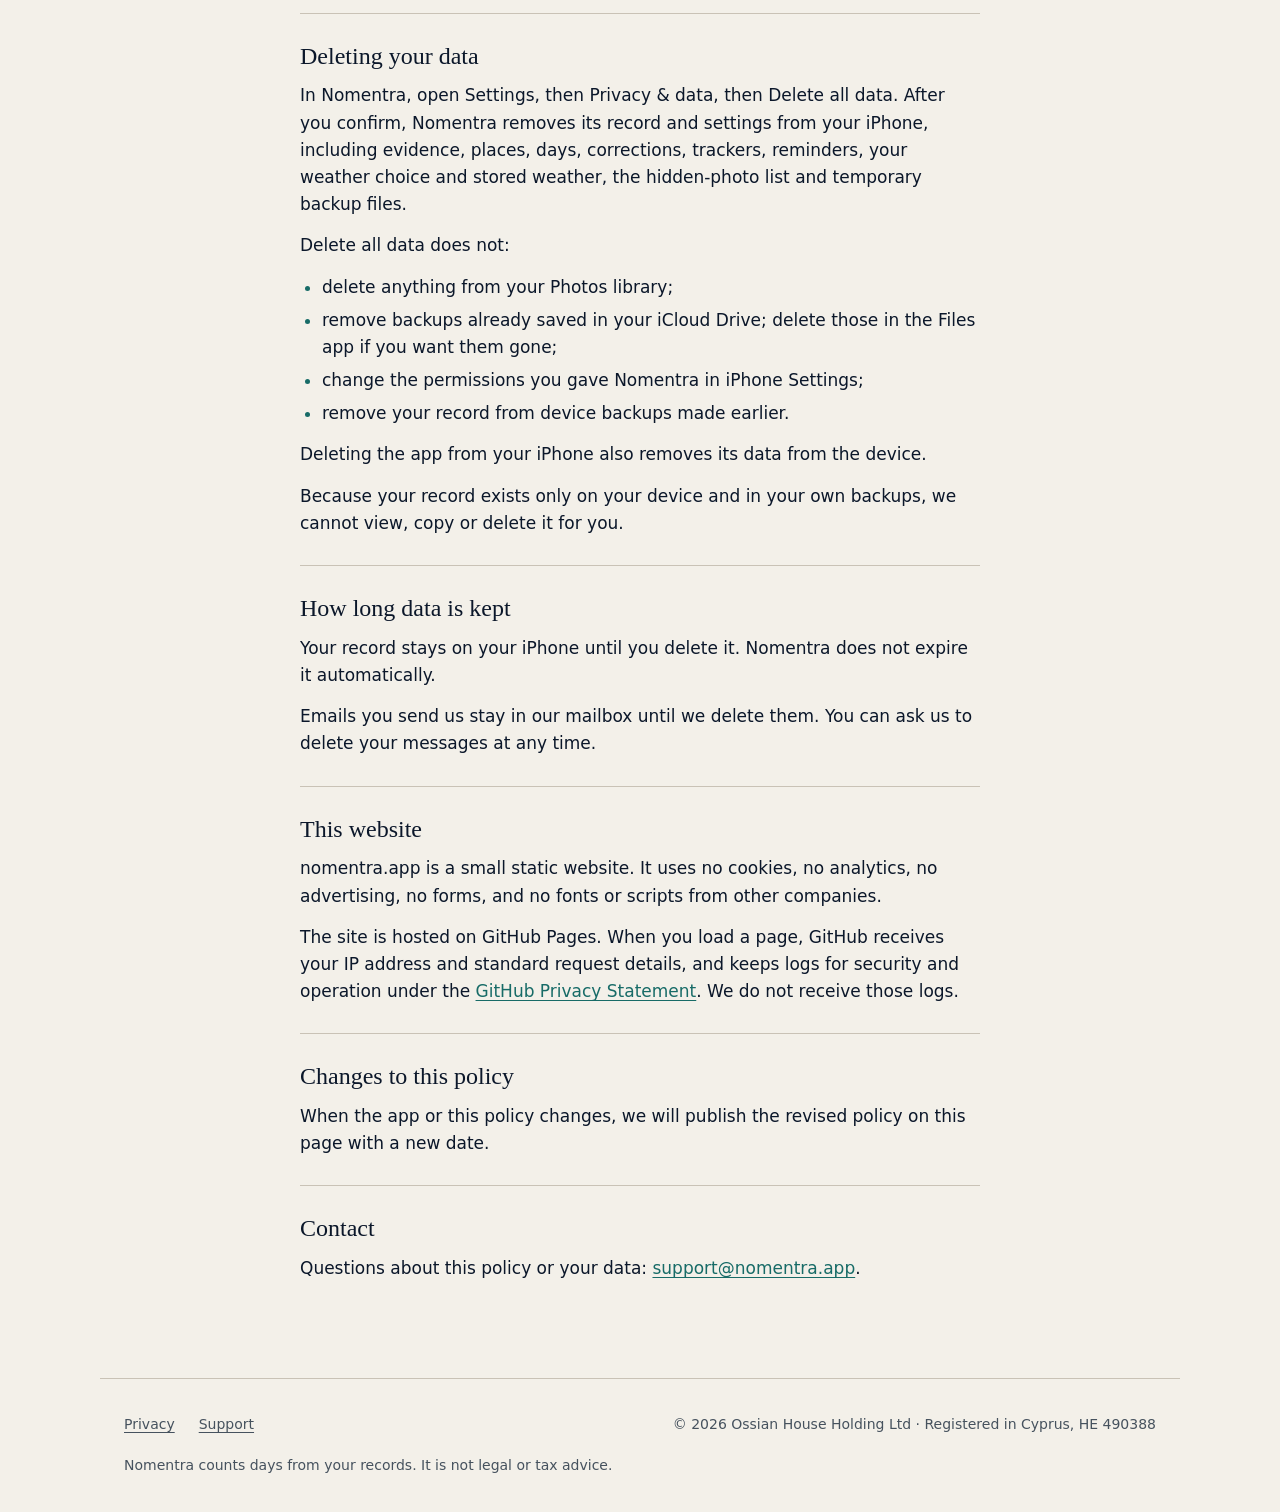
==== commit a5cc3c8d: "Make every website sentence match what the app's code does Codex checked every public claim against " ====
--- a/privacy/index.html
+++ b/privacy/index.html
@@ -19,7 +19,7 @@
 <meta property="og:image" content="https://nomentra.app/assets/og.png">
 <meta property="og:image:width" content="1200">
 <meta property="og:image:height" content="630">
-<meta property="og:image:alt" content="Nomentra. Know where you’ve been.">
+<meta property="og:image:alt" content="Nomentra. Your travel history, built from your photo locations.">
 <meta name="twitter:card" content="summary_large_image">
 <link rel="stylesheet" href="../style.css">
 </head>
@@ -36,7 +36,7 @@
 
 <main id="main" class="wrap narrow doc">
   <h1>Privacy Policy</h1>
-  <p class="updated">Last updated: 17 October 2026</p>
+  <p class="updated">Last updated: 19 November 2026</p>
   <p class="intro">This policy explains what Nomentra for iPhone does with your information, and what this website does. It describes the current version of the app.</p>
 
   <section class="panel" aria-labelledby="glance">
@@ -155,8 +155,8 @@
 
   <section aria-labelledby="receive">
     <h2 id="receive">What we receive</h2>
-    <p>Nomentra does not send your travel record, photos or location to us. For automatic app data processing, Nomentra uses the Apple services described above. Links and email open only when you choose them.</p>
-    <p>We receive information only in these cases:</p>
+    <p>Nomentra does not send your travel record, photos or location to us. For automatic app data processing, Nomentra uses the Apple services described above. Apple also handles purchases and subscription checks. Links and email open only when you choose them.</p>
+    <p>We receive information only when you email us, and in the crash and performance reports Apple may share under your settings (see <a href="#diagnostics">Diagnostics and analytics</a>).</p>
     <h3>You email us</h3>
     <p>We receive your email address and whatever you choose to write. If you start the email from Send feedback in the app, the draft includes the app version, build number and iOS version. You can read and edit the draft before sending, and nothing else is attached automatically.</p>
     <p>Our mailbox is provided by Google. We use your message only to reply and to fix the problem.</p>
--- a/style.css
+++ b/style.css
@@ -82,6 +82,12 @@
 .phone{flex:0 1 272px;min-width:0;border:7px solid var(--bezel);border-radius:34px;overflow:hidden;background:var(--bezel);box-shadow:var(--shadow)}
 .phone img{width:100%;aspect-ratio:786/1704;border-radius:27px}
 .phone:nth-child(2){margin-top:36px}
+.film-phone{position:relative}
+.film-phone video{display:block;width:100%;height:auto;aspect-ratio:786/1704;object-fit:contain;background:#0B172A;border-radius:27px}
+.film-sound{position:absolute;right:10px;bottom:10px;width:40px;height:40px;padding:0;border:0;border-radius:50%;display:grid;place-items:center;background:rgba(243,240,233,.92);color:#0B172A;cursor:pointer;box-shadow:0 2px 10px rgba(0,0,0,.35)}
+.film-sound .film-sound-on{display:none}
+.film-sound[aria-pressed="true"] .film-sound-on{display:inline}
+.film-sound[aria-pressed="true"] .film-sound-off{display:none}
 .phone:nth-child(3){display:none}
 .phones figcaption{margin-top:18px;font-size:13px;color:var(--ink-2);text-align:center}
 .phones.more{margin:0 auto;padding-top:56px}
@@ -119,6 +125,9 @@
 .band .status{border:0;background:rgba(var(--hero-tag),.44);color:var(--hero-cream)}
 .band .status::before{background:var(--hero-cream)}
 .band h1{color:var(--hero-ink);font-size:clamp(36px,7.5vw,60px);line-height:1.08;max-width:18em}
+.hero-get{display:flex;flex-wrap:wrap;align-items:center;gap:14px 20px;margin:28px 0 0}
+.hero-get .store-badge{display:inline-flex}
+.hero-get p{margin:0;max-width:24em;font-size:17px;font-weight:600;line-height:1.35;color:var(--hero-ink)}
 .feature-row{list-style:none;margin:36px 0 0;padding:0;display:grid;grid-template-columns:repeat(2,minmax(0,1fr));gap:18px 20px}
 .feature-row li{border-top:2px solid rgba(255,255,255,.6);padding-top:10px;font-size:19px;font-weight:700;line-height:1.3}
 .band + .hero{padding-top:40px}
@@ -185,7 +194,7 @@
   .hero{gap:64px;padding-top:48px;padding-bottom:96px}
   .phones-row{gap:36px}
   .phone{border-width:8px;border-radius:40px}
-  .phone img{border-radius:32px}
+  .phone img,.film-phone video{border-radius:32px}
   .benefits{padding-top:72px;padding-bottom:72px}
   .benefit-grid{gap:48px 56px}
   .phones.more{padding-top:80px}
@@ -205,7 +214,7 @@
 @media (max-width:420px){
   .toc{columns:1}
   .phone{border-width:5px;border-radius:26px}
-  .phone img{border-radius:21px}
+  .phone img,.film-phone video{border-radius:21px}
   .phones-row{gap:10px}
   .phone:nth-child(2){margin-top:24px}
 }
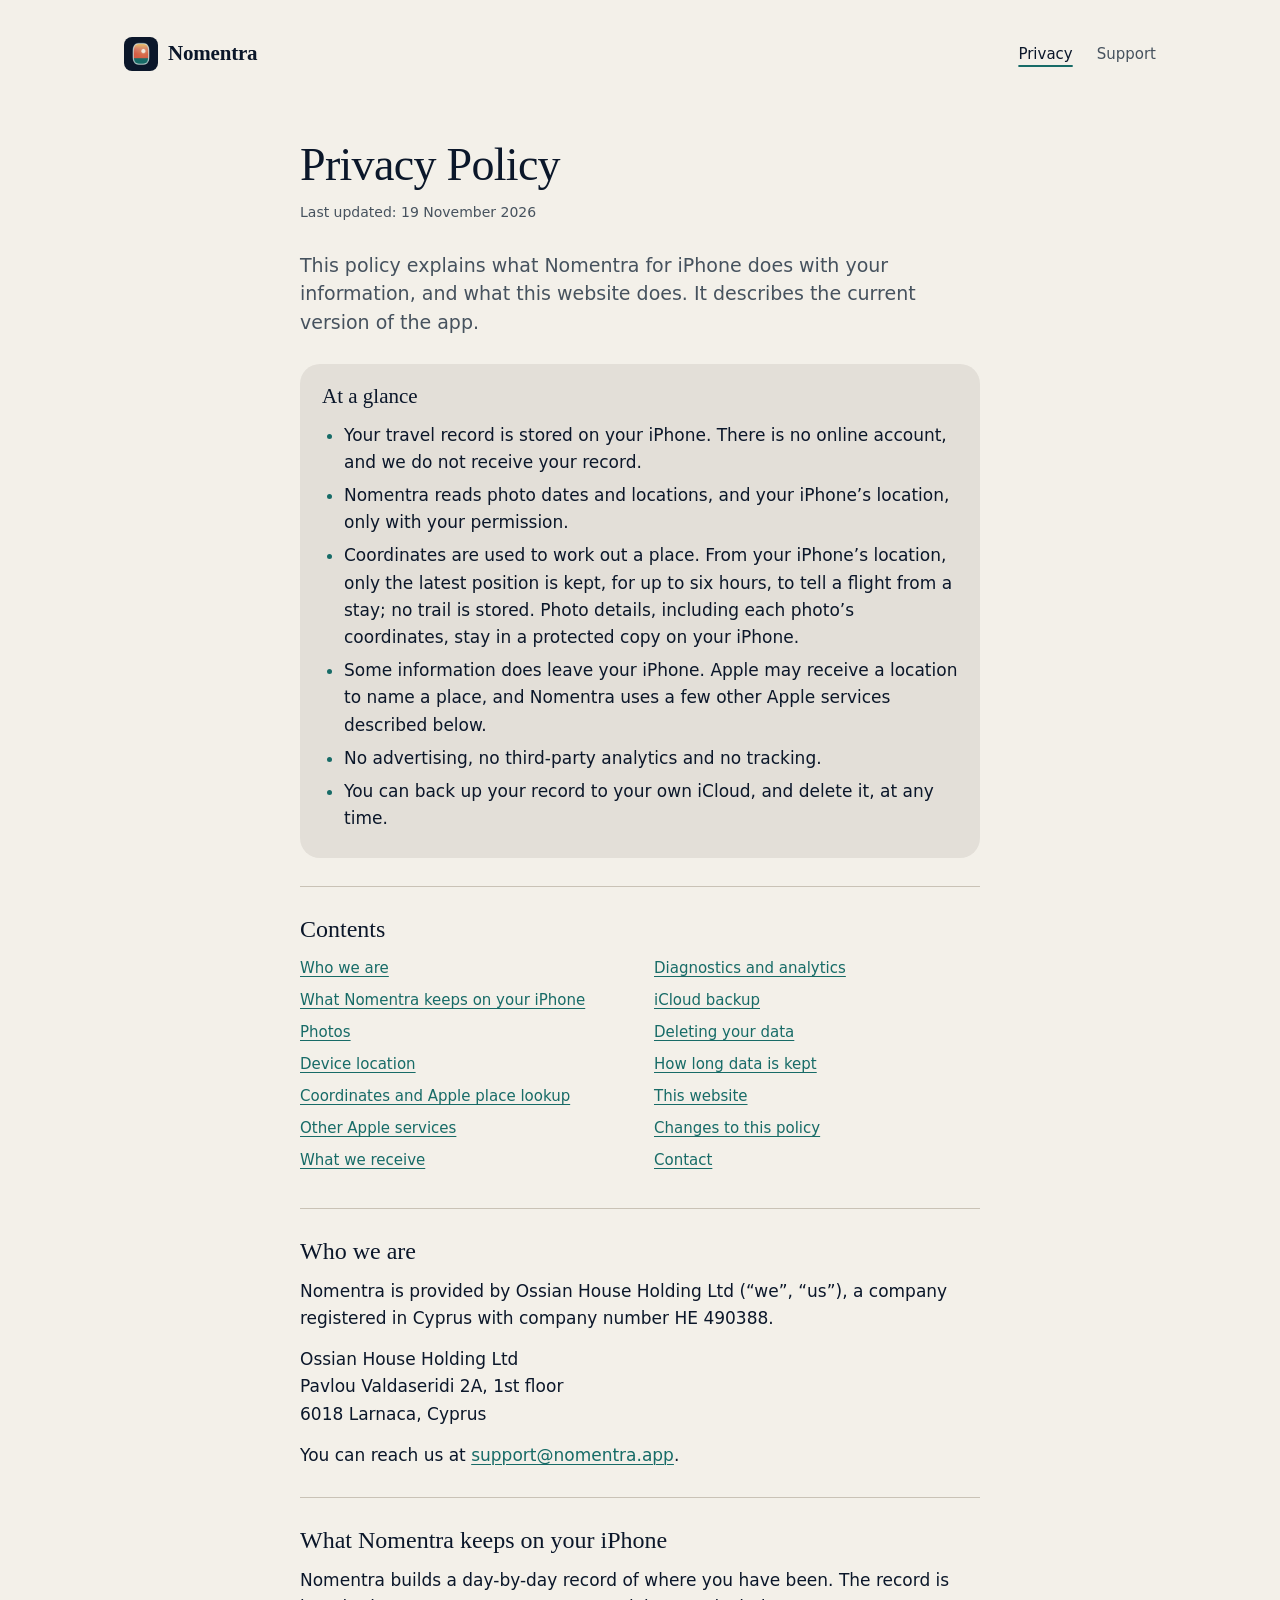
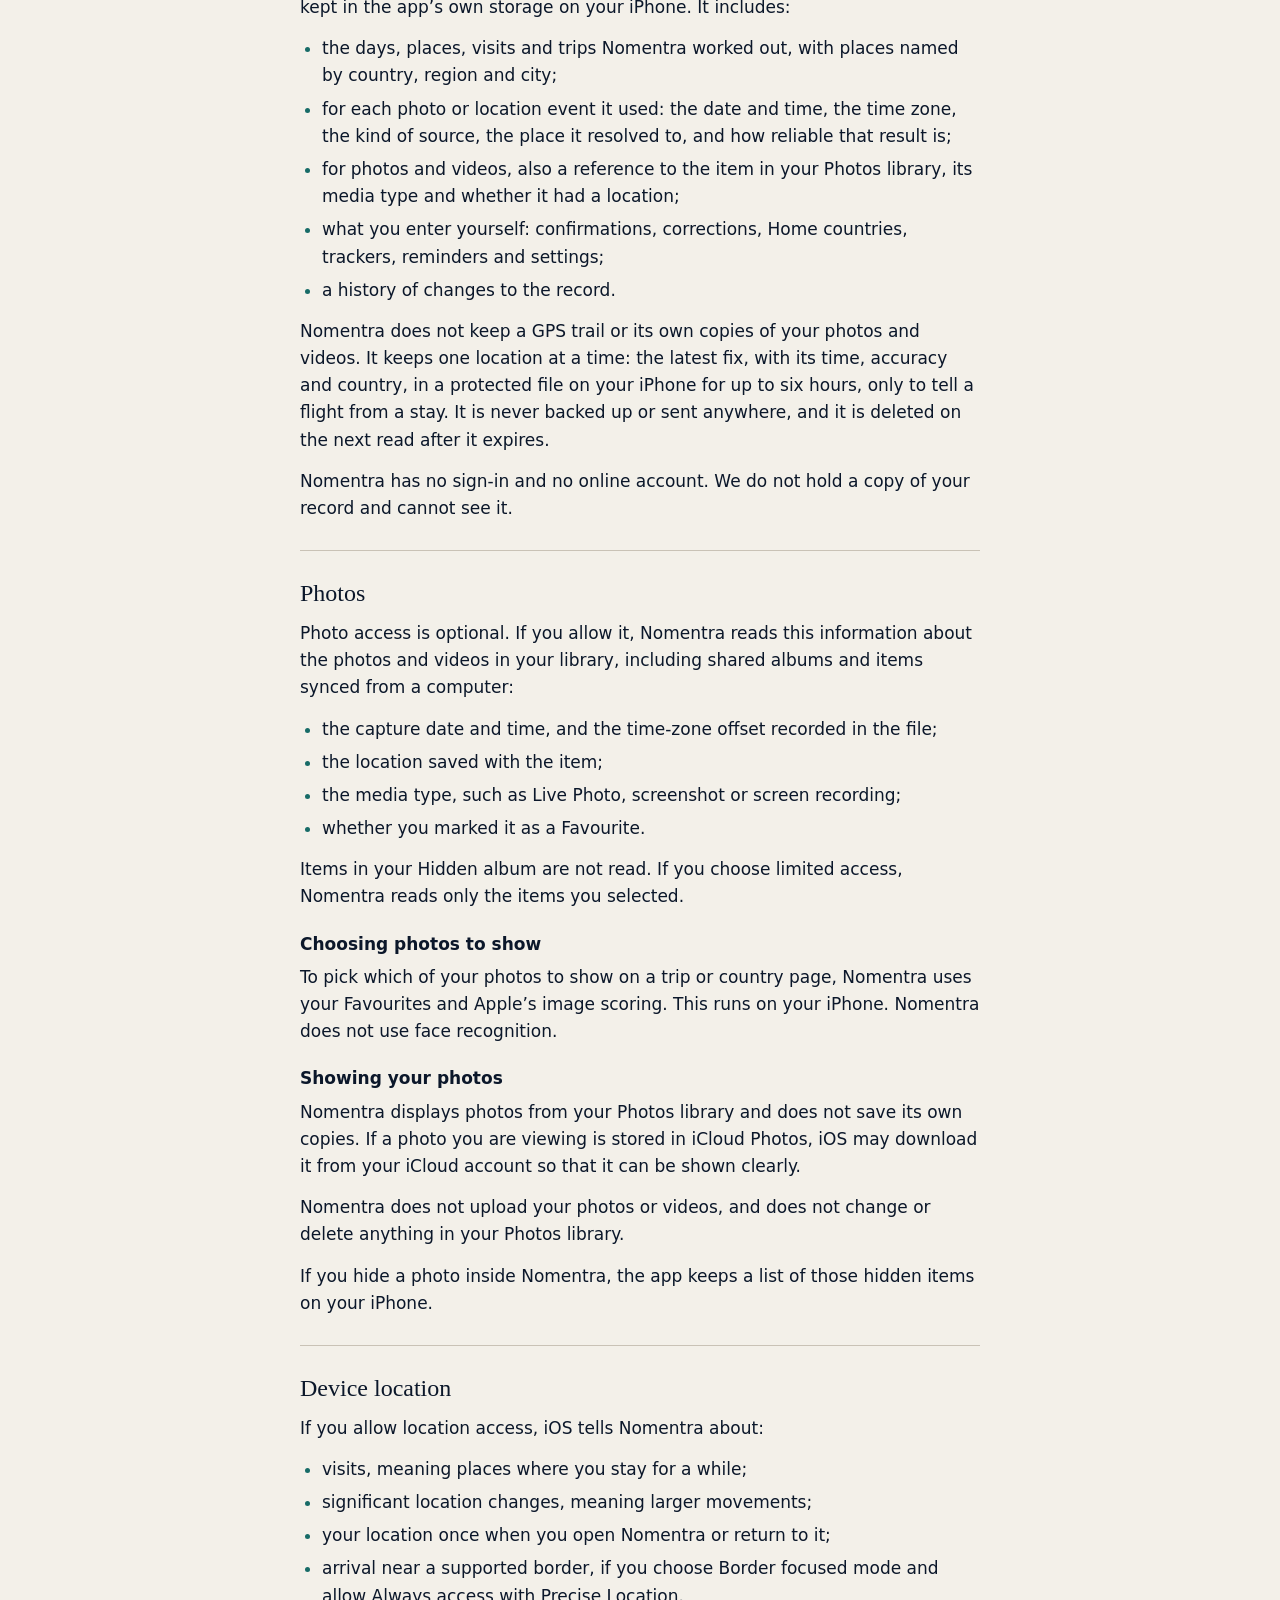
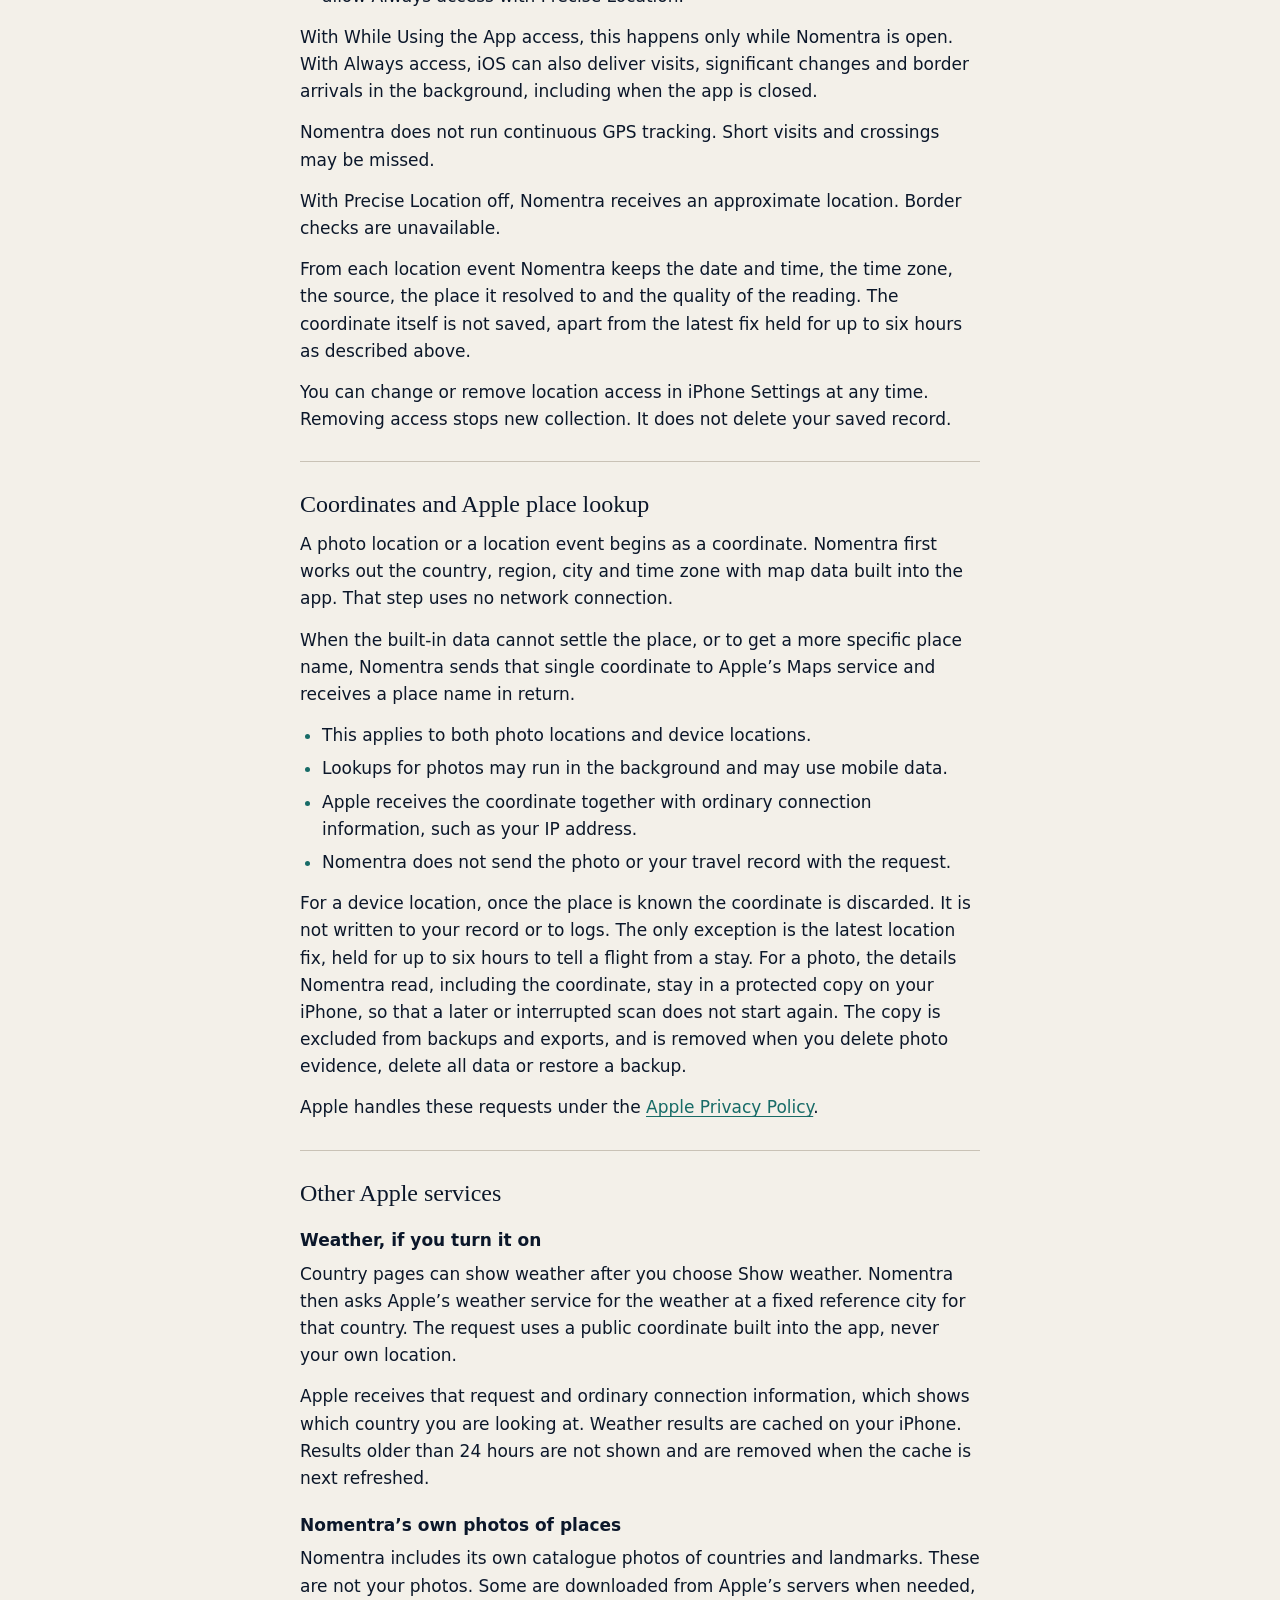
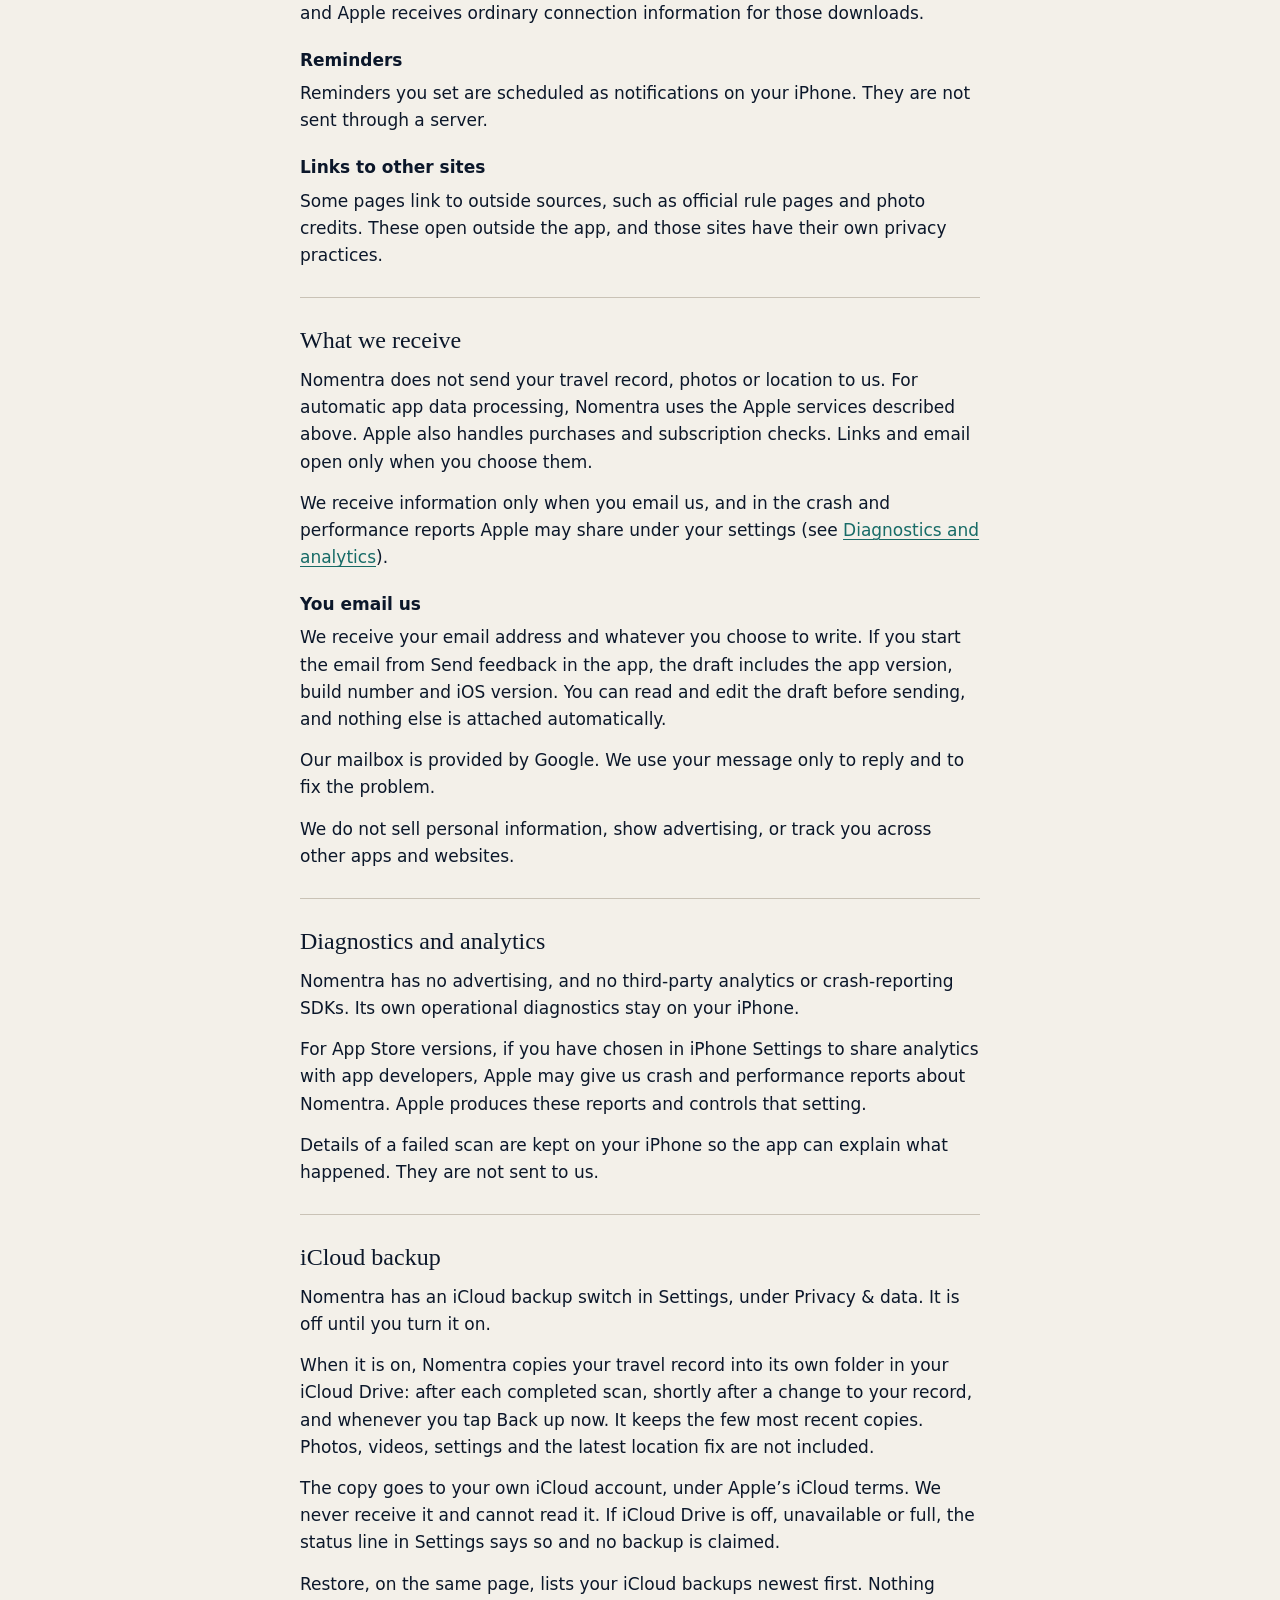
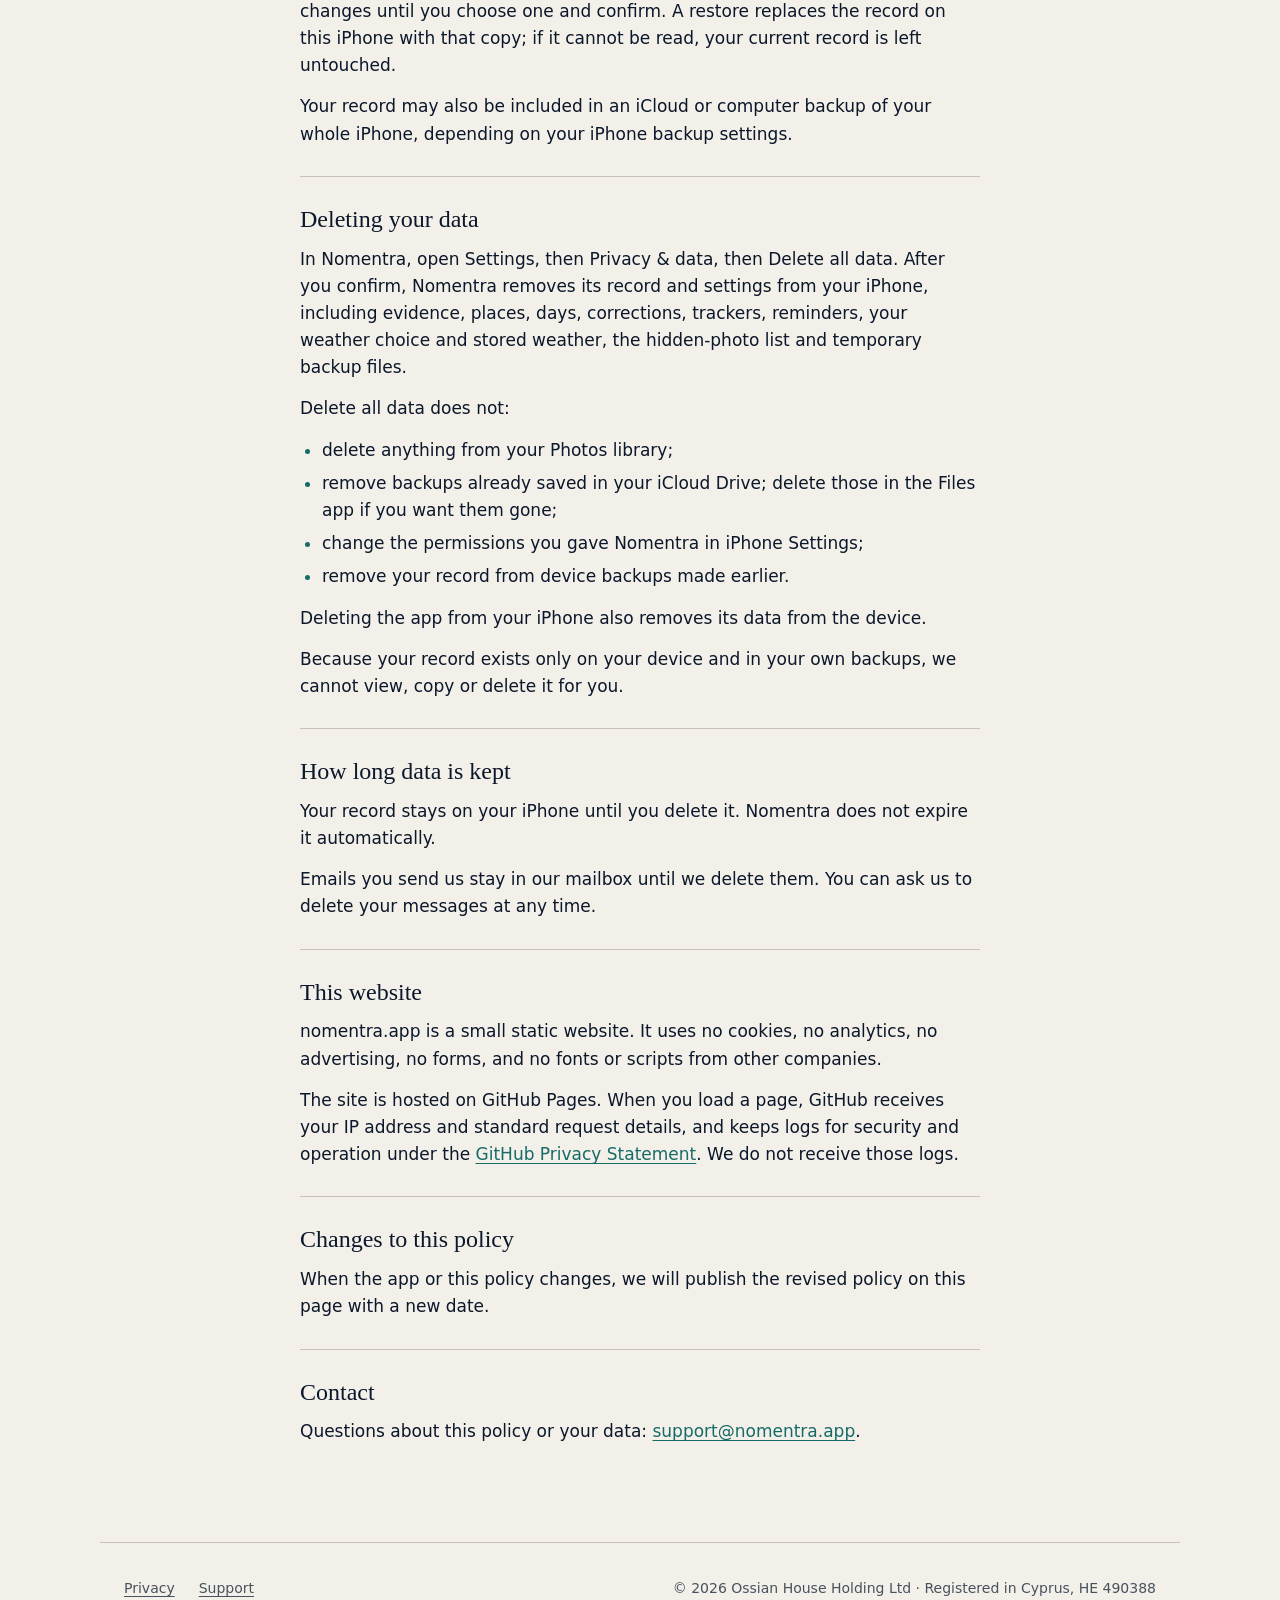
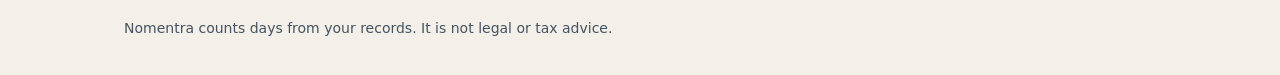
==== commit 4c28d4b7: "Privacy page: say that photo details, including coordinates, stay in a protected copy on the iPhone " ====
--- a/privacy/index.html
+++ b/privacy/index.html
@@ -44,7 +44,7 @@
     <ul>
       <li>Your travel record is stored on your iPhone. There is no online account, and we do not receive your record.</li>
       <li>Nomentra reads photo dates and locations, and your iPhone’s location, only with your permission.</li>
-      <li>Coordinates are used to work out a place. Only your latest location is kept, for up to six hours, to tell a flight from a stay. No trail is stored.</li>
+      <li>Coordinates are used to work out a place. From your iPhone’s location, only the latest position is kept, for up to six hours, to tell a flight from a stay; no trail is stored. Photo details, including each photo’s coordinates, stay in a protected copy on your iPhone.</li>
       <li>Some information does leave your iPhone. Apple may receive a location to name a place, and Nomentra uses a few other Apple services described below.</li>
       <li>No advertising, no third-party analytics and no tracking.</li>
       <li>You can back up your record to your own iCloud, and delete it, at any time.</li>
@@ -136,7 +136,7 @@
       <li>Apple receives the coordinate together with ordinary connection information, such as your IP address.</li>
       <li>Nomentra does not send the photo or your travel record with the request.</li>
     </ul>
-    <p>Once the place is known, the coordinate is discarded. It is not written to your record or to logs. The only exception is the latest location fix, held for up to six hours to tell a flight from a stay.</p>
+    <p>For a device location, once the place is known the coordinate is discarded. It is not written to your record or to logs. The only exception is the latest location fix, held for up to six hours to tell a flight from a stay. For a photo, the details Nomentra read, including the coordinate, stay in a protected copy on your iPhone, so that a later or interrupted scan does not start again. The copy is excluded from backups and exports, and is removed when you delete photo evidence, delete all data or restore a backup.</p>
     <p>Apple handles these requests under the <a href="https://www.apple.com/legal/privacy/">Apple Privacy Policy</a>.</p>
   </section>
 
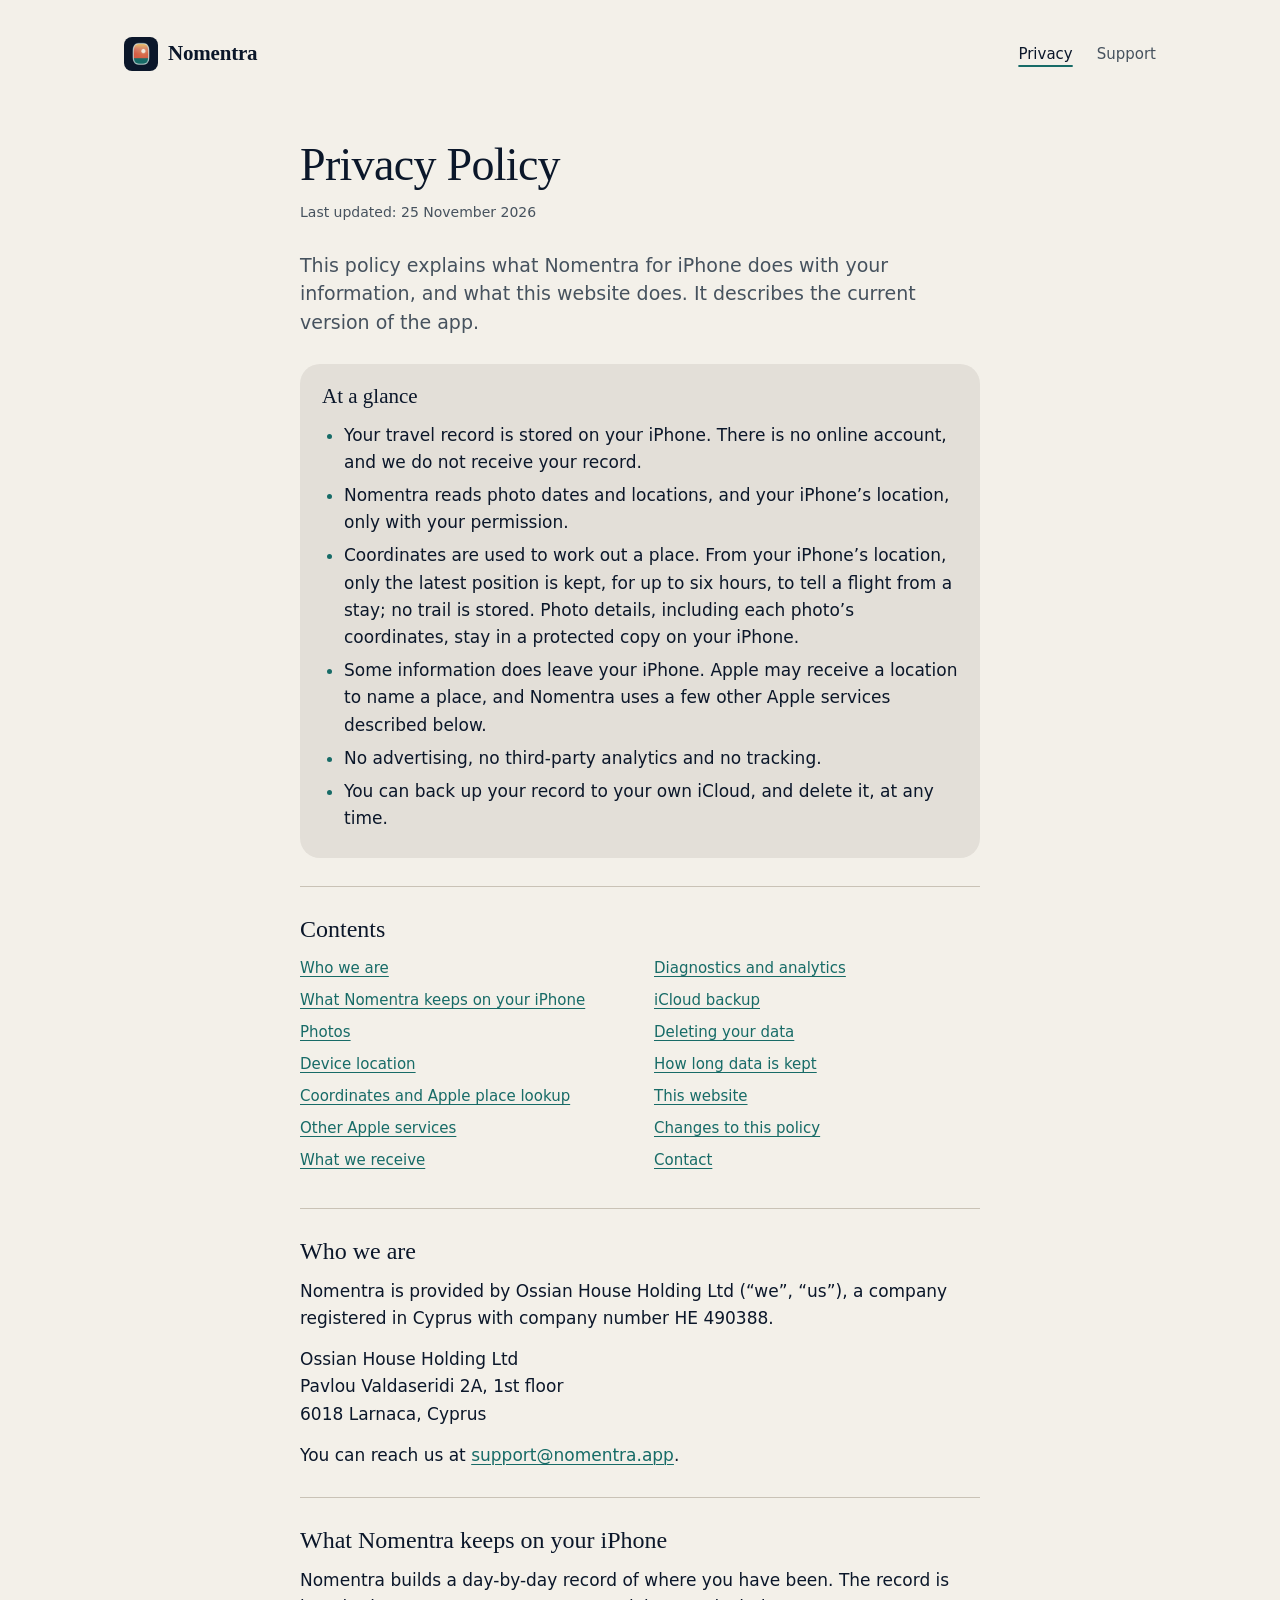
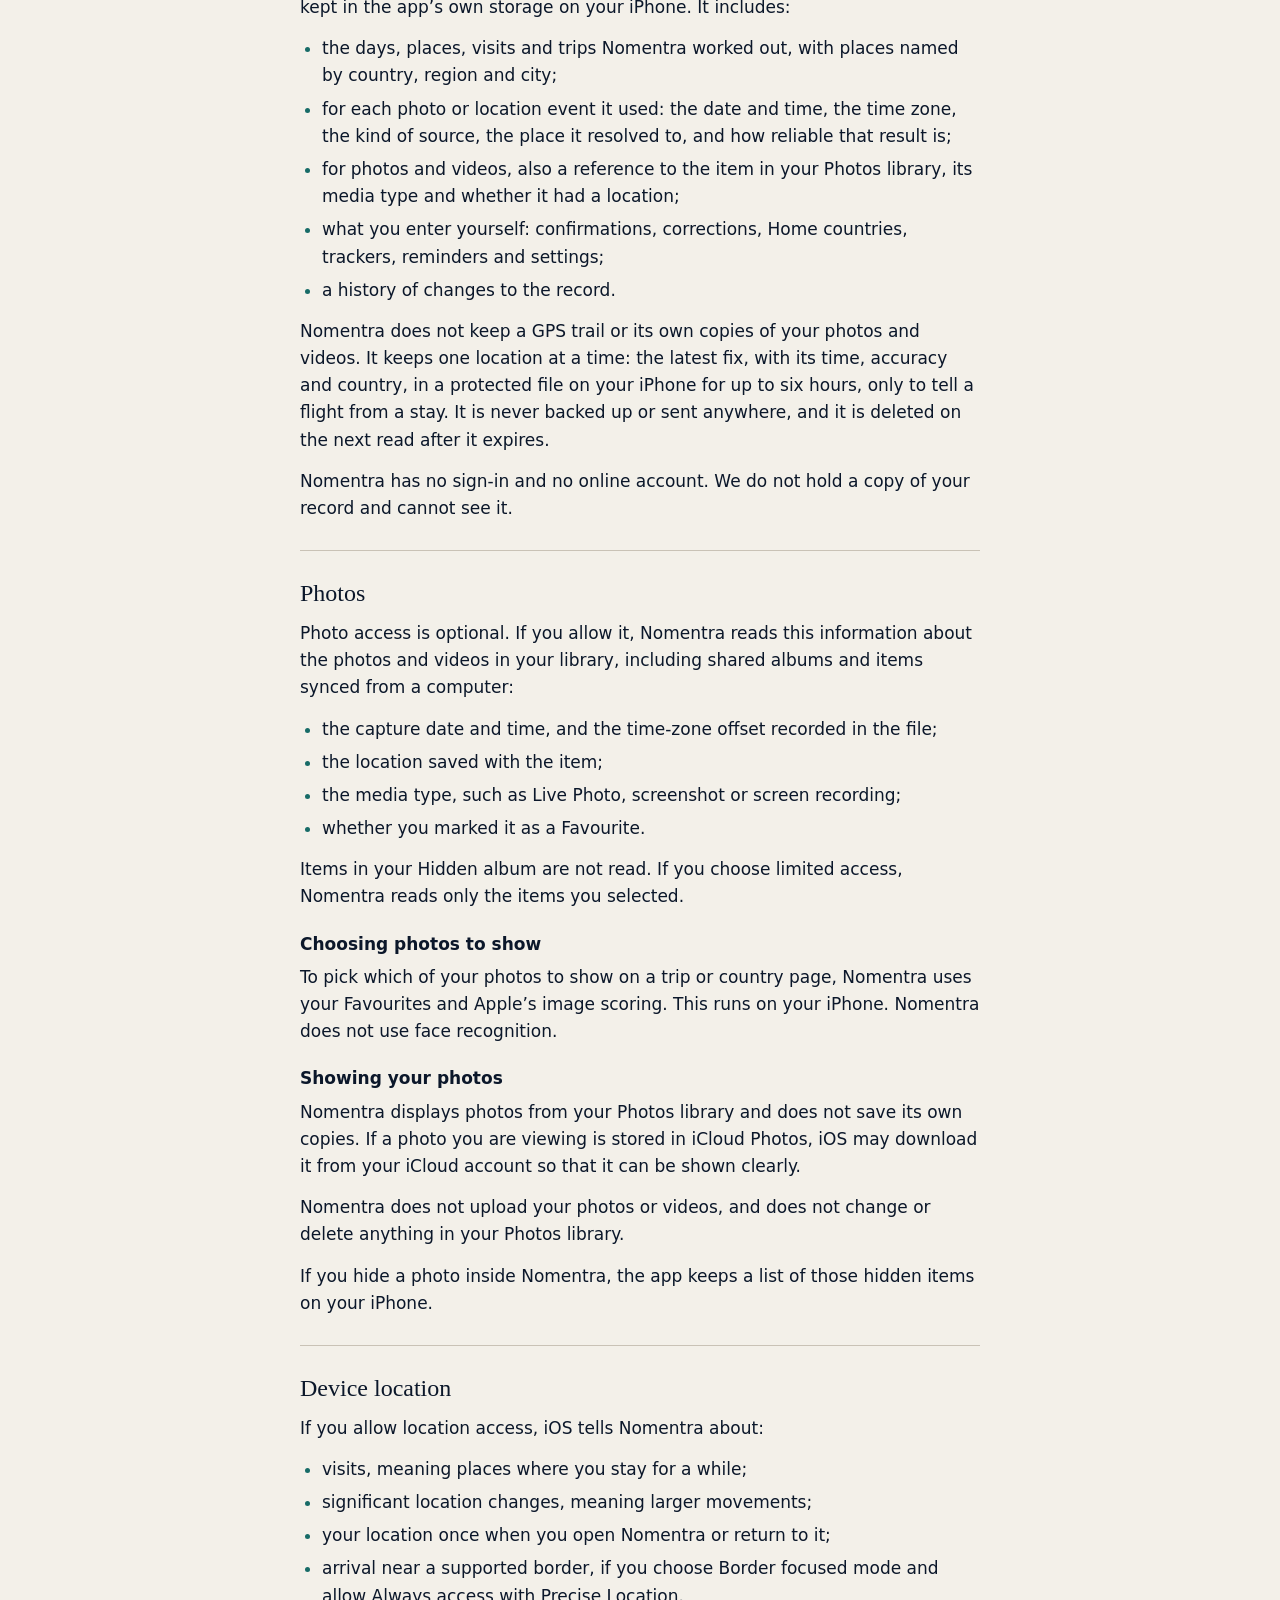
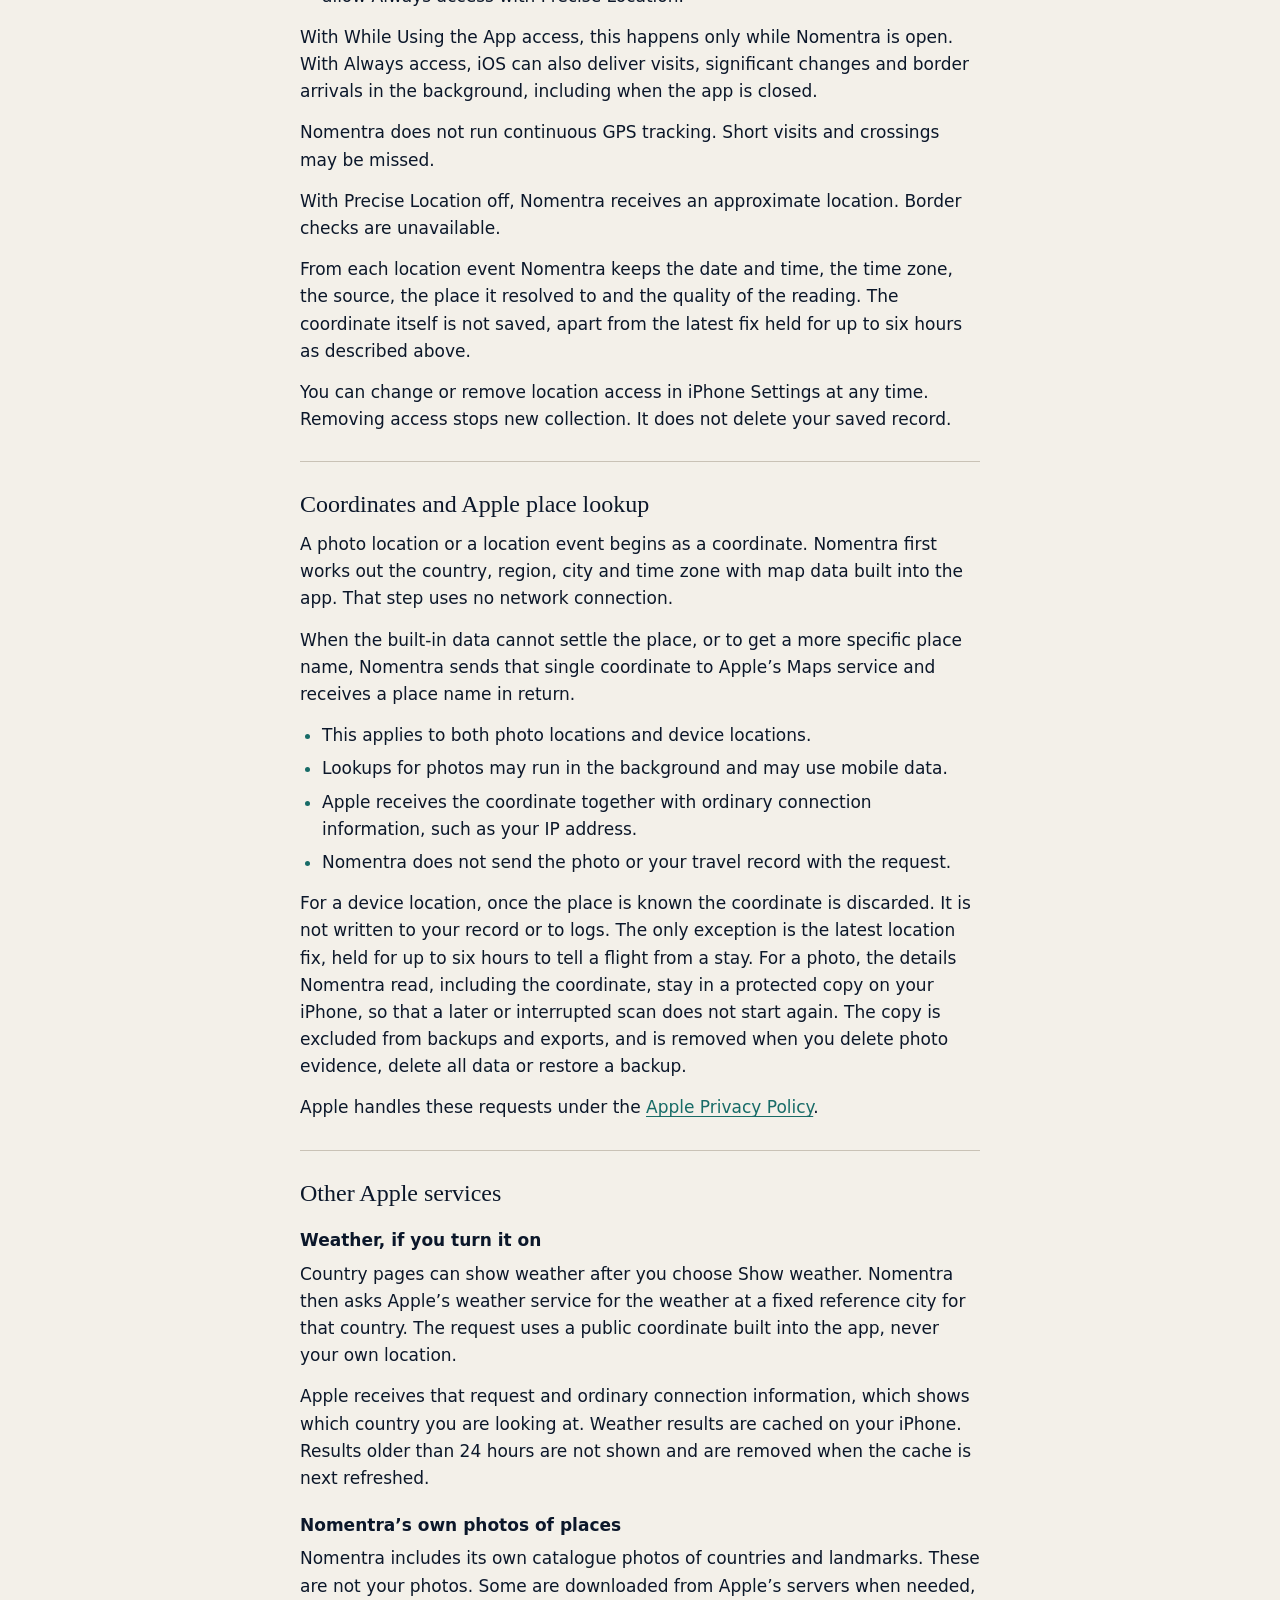
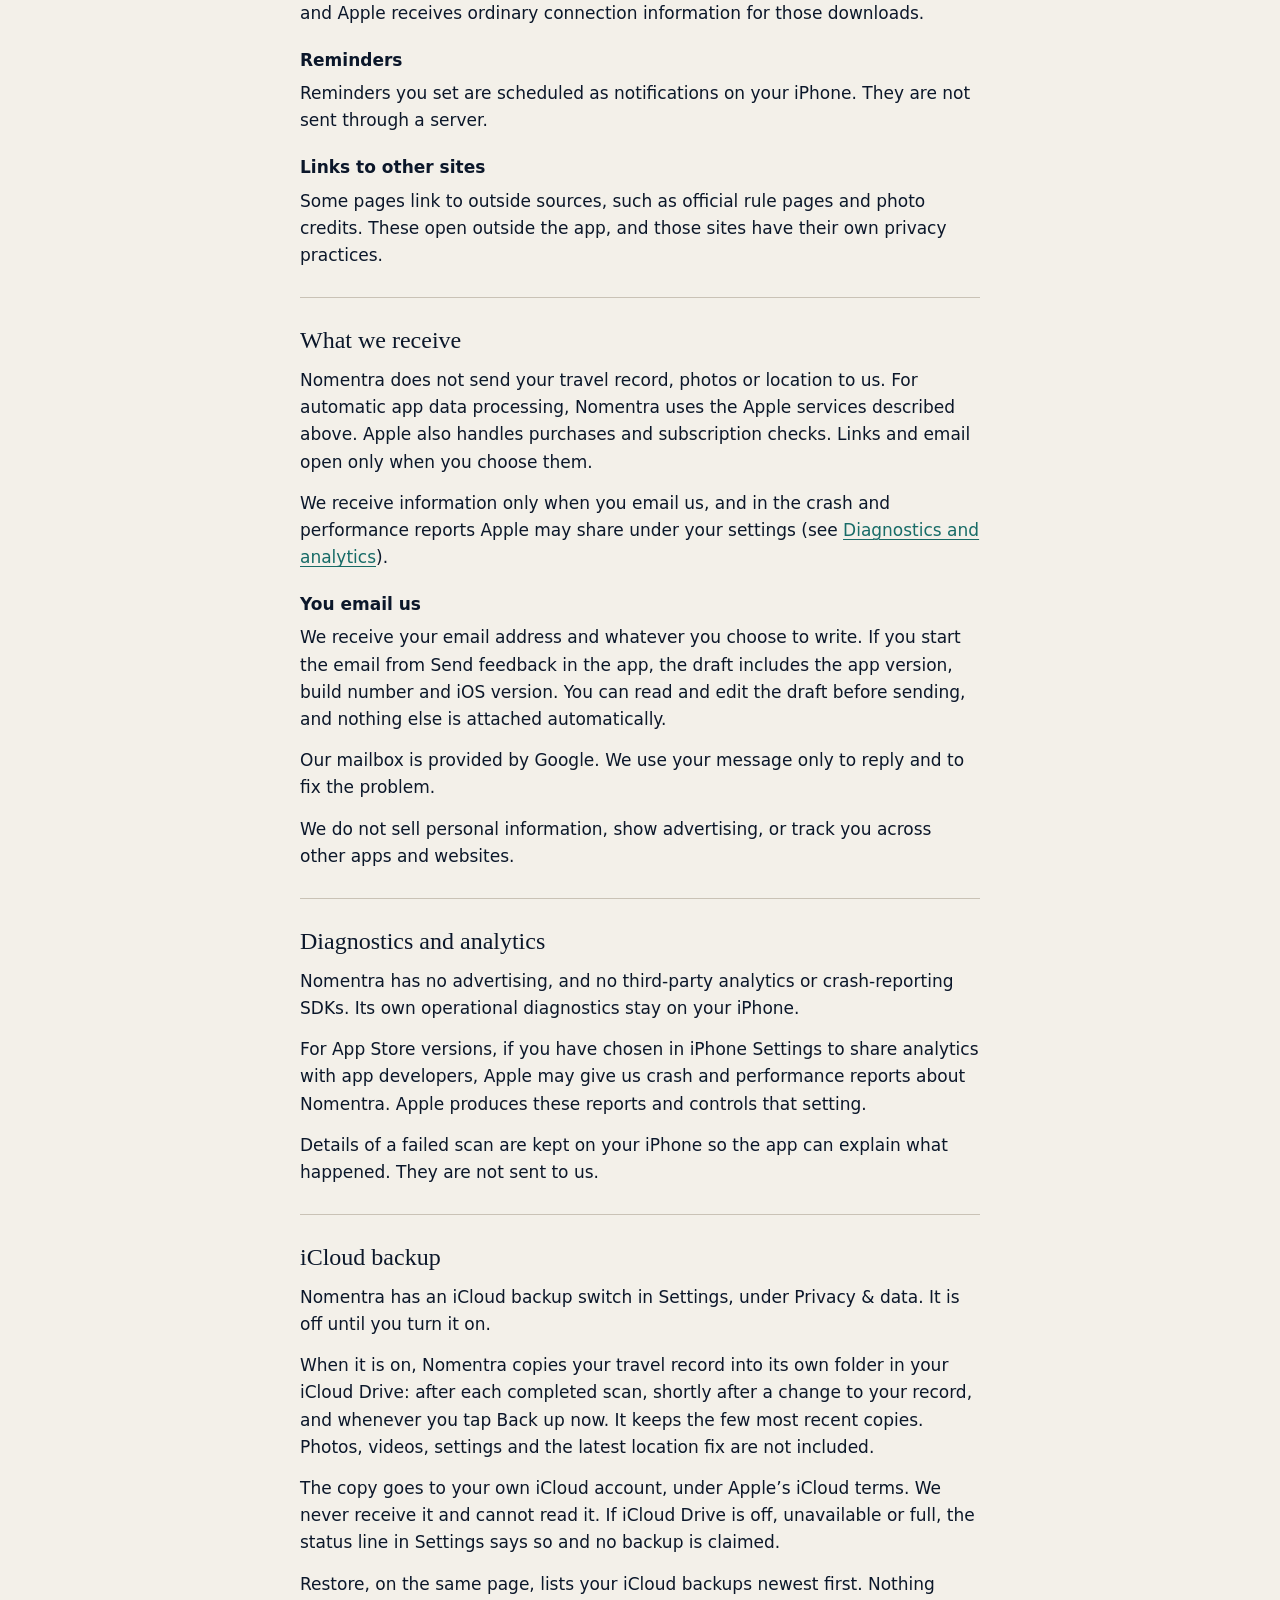
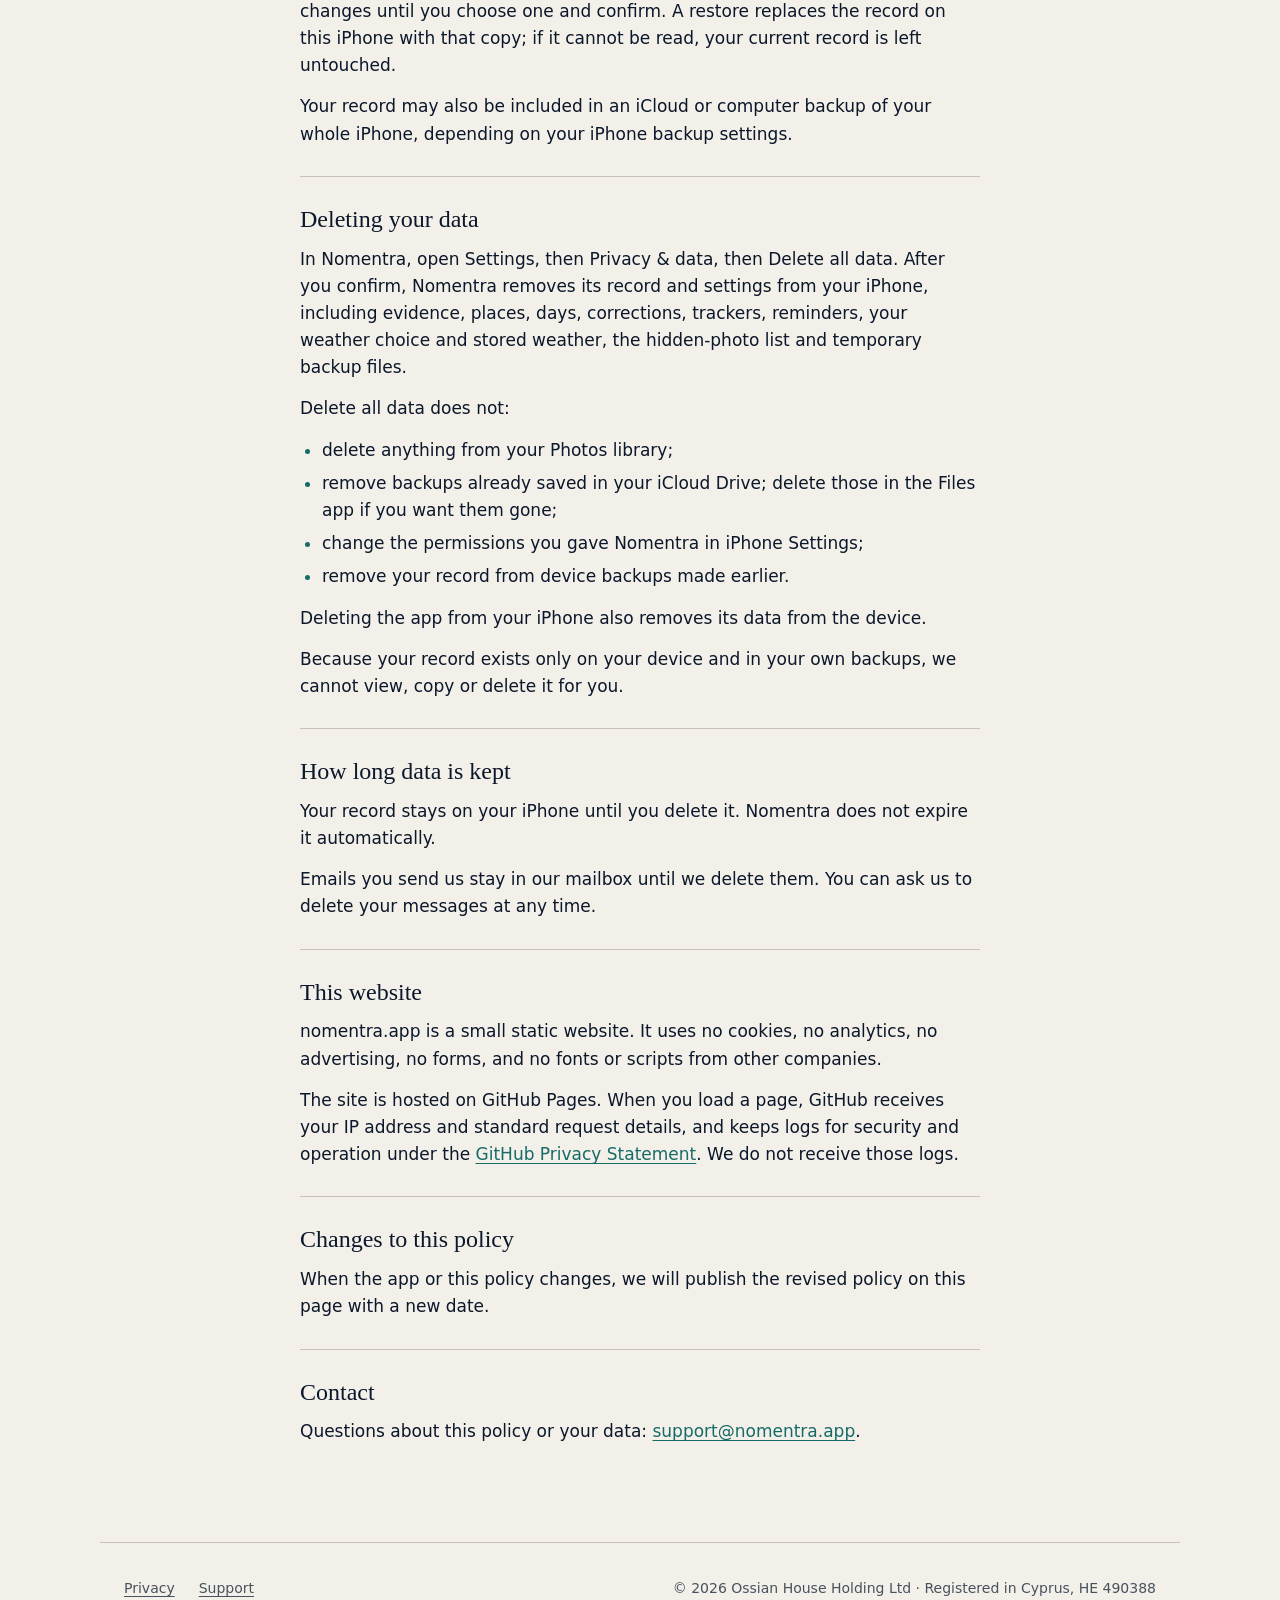
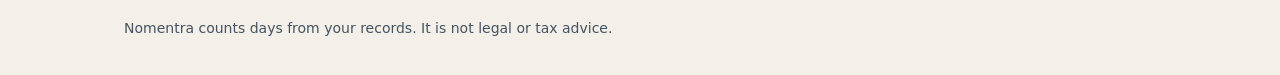
==== commit 70b5ae6b: "Privacy page: date of the last update, 25 November 2026 Co-Authored-By: Claude Fable 5.2 <noreply@an" ====
--- a/privacy/index.html
+++ b/privacy/index.html
@@ -36,7 +36,7 @@
 
 <main id="main" class="wrap narrow doc">
   <h1>Privacy Policy</h1>
-  <p class="updated">Last updated: 19 November 2026</p>
+  <p class="updated">Last updated: 25 November 2026</p>
   <p class="intro">This policy explains what Nomentra for iPhone does with your information, and what this website does. It describes the current version of the app.</p>
 
   <section class="panel" aria-labelledby="glance">
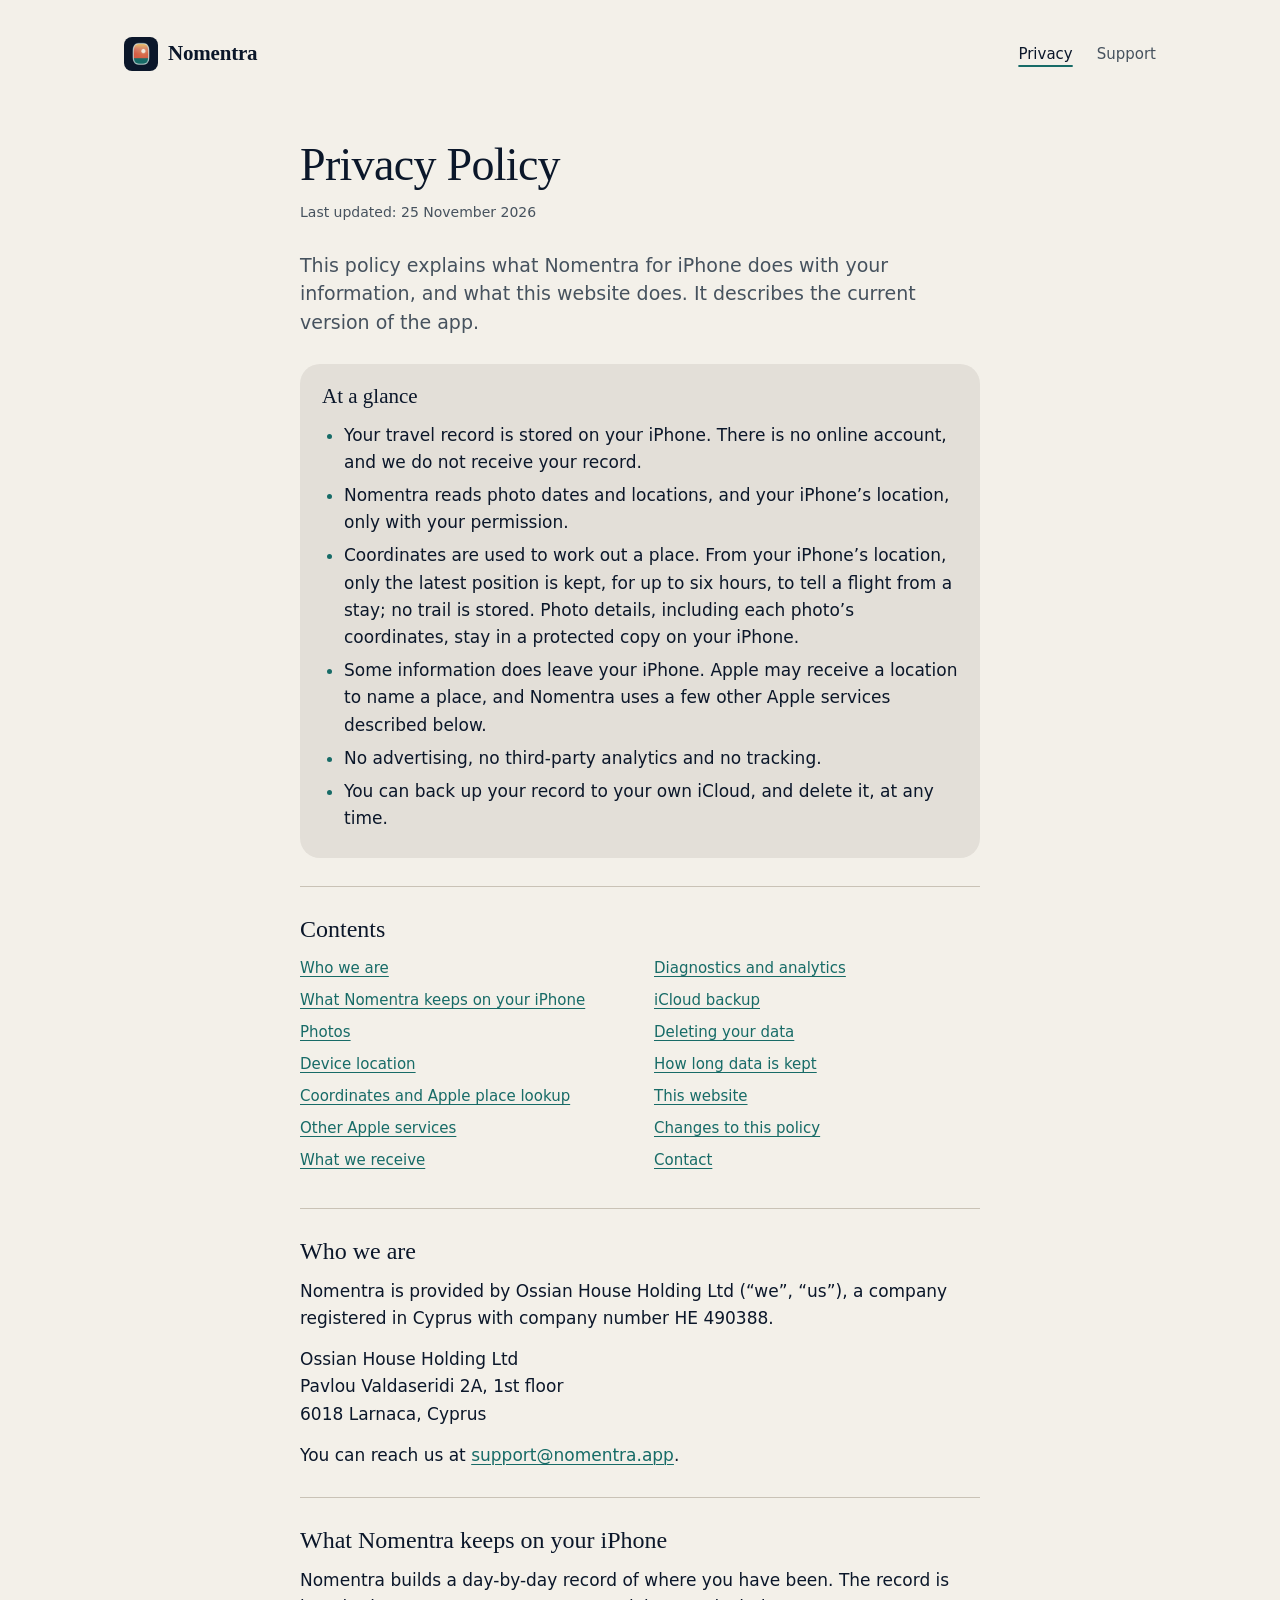
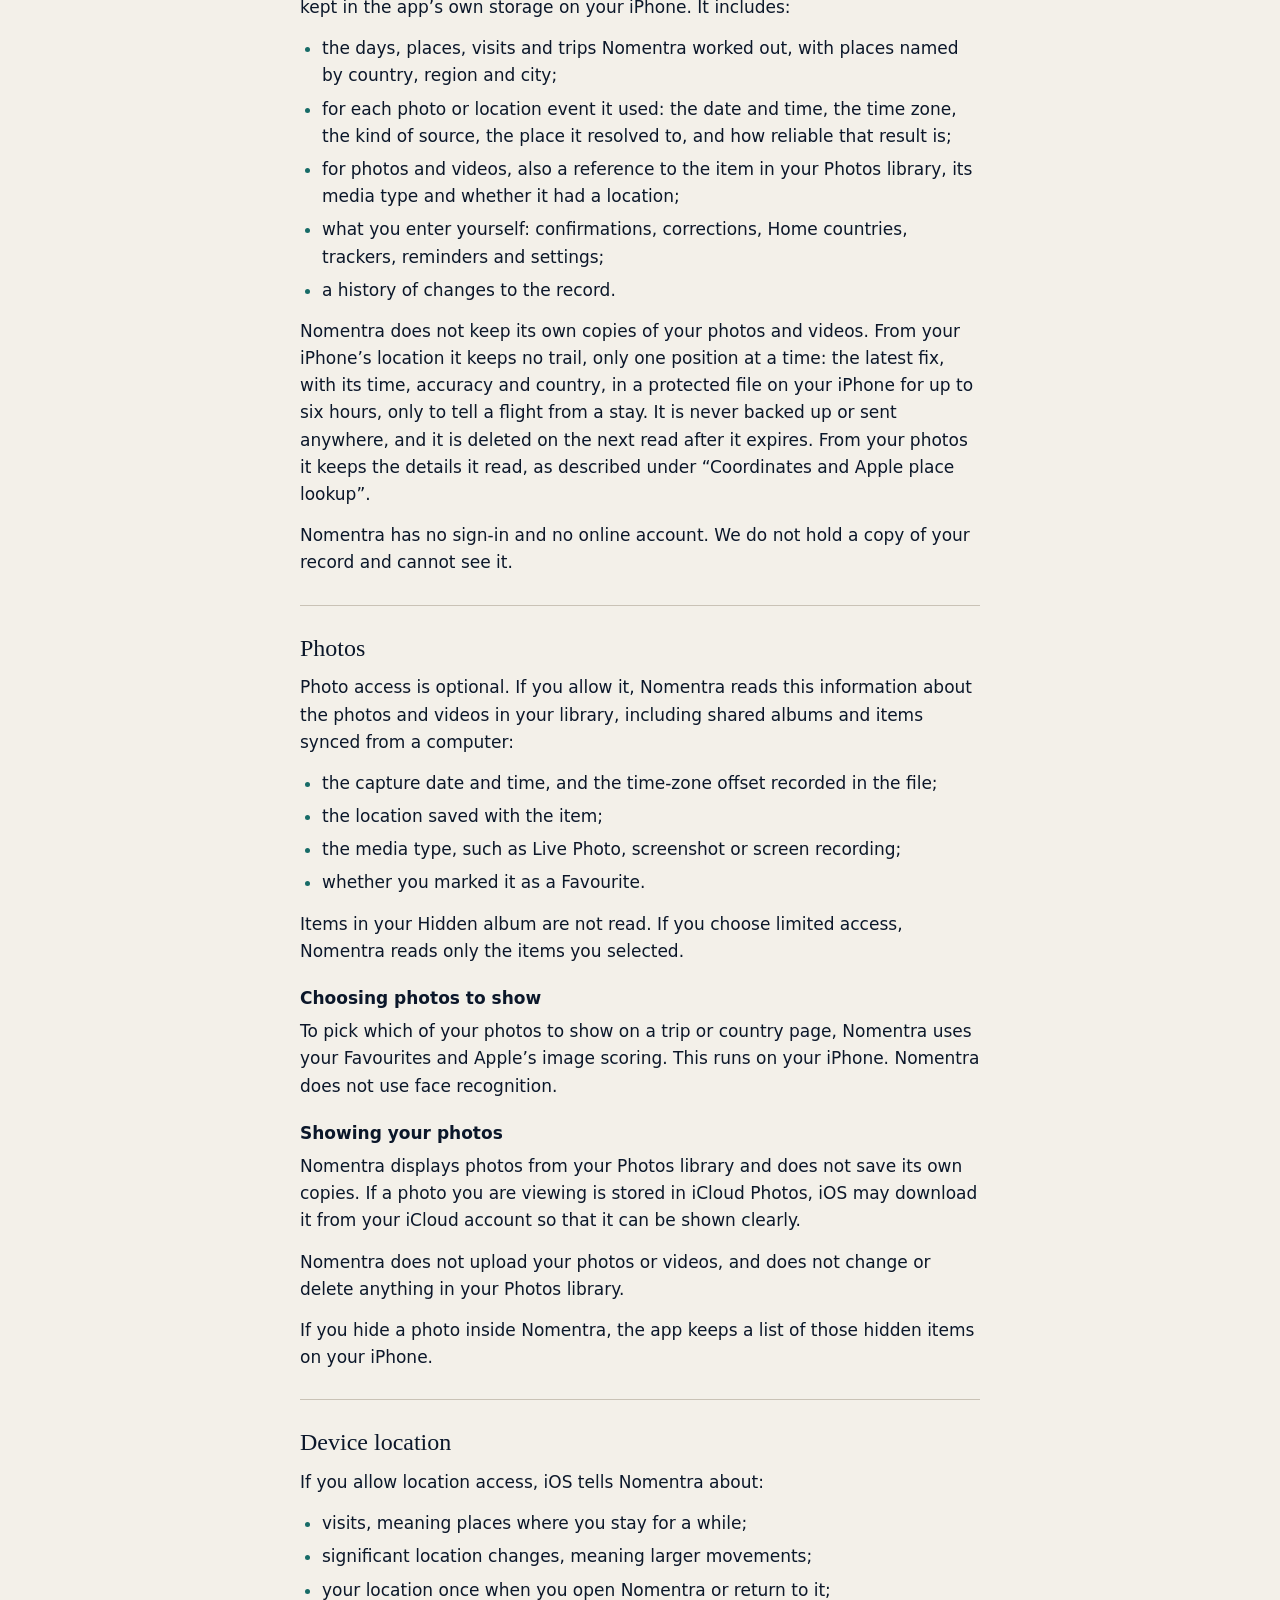
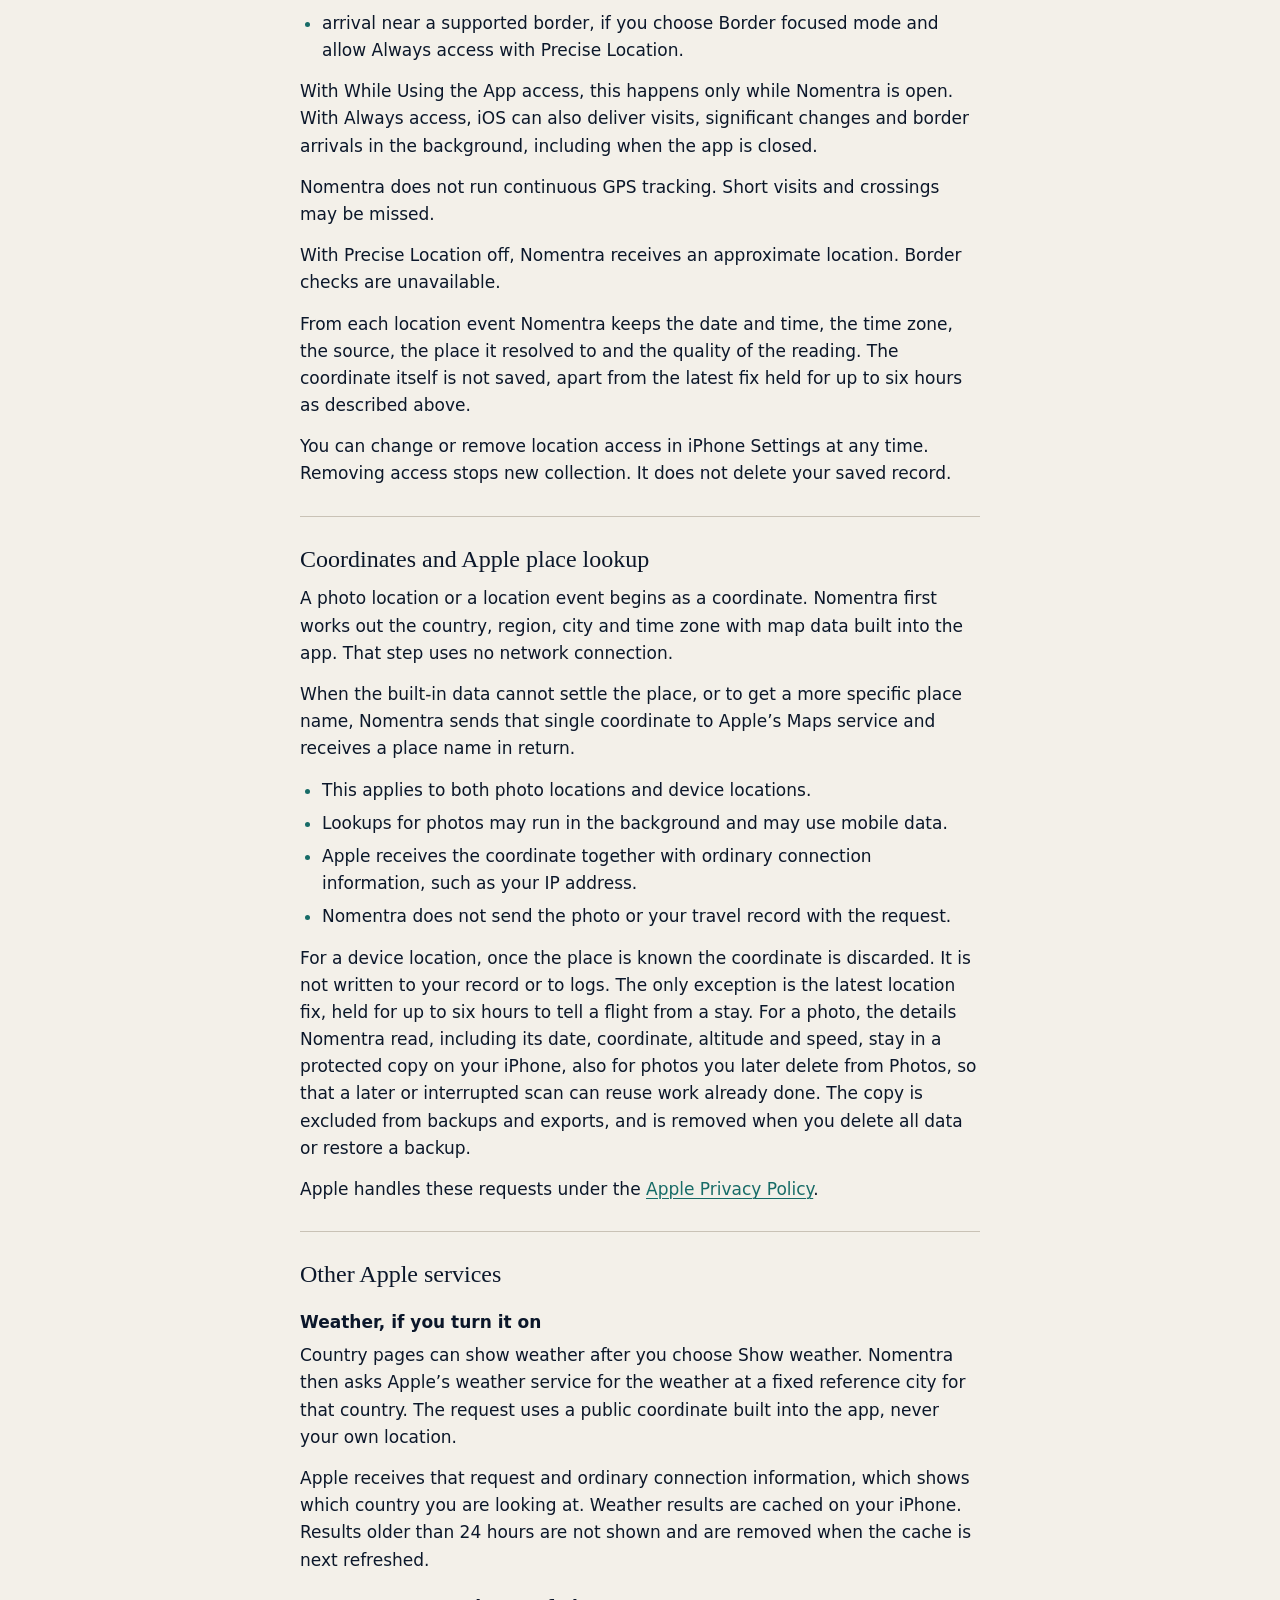
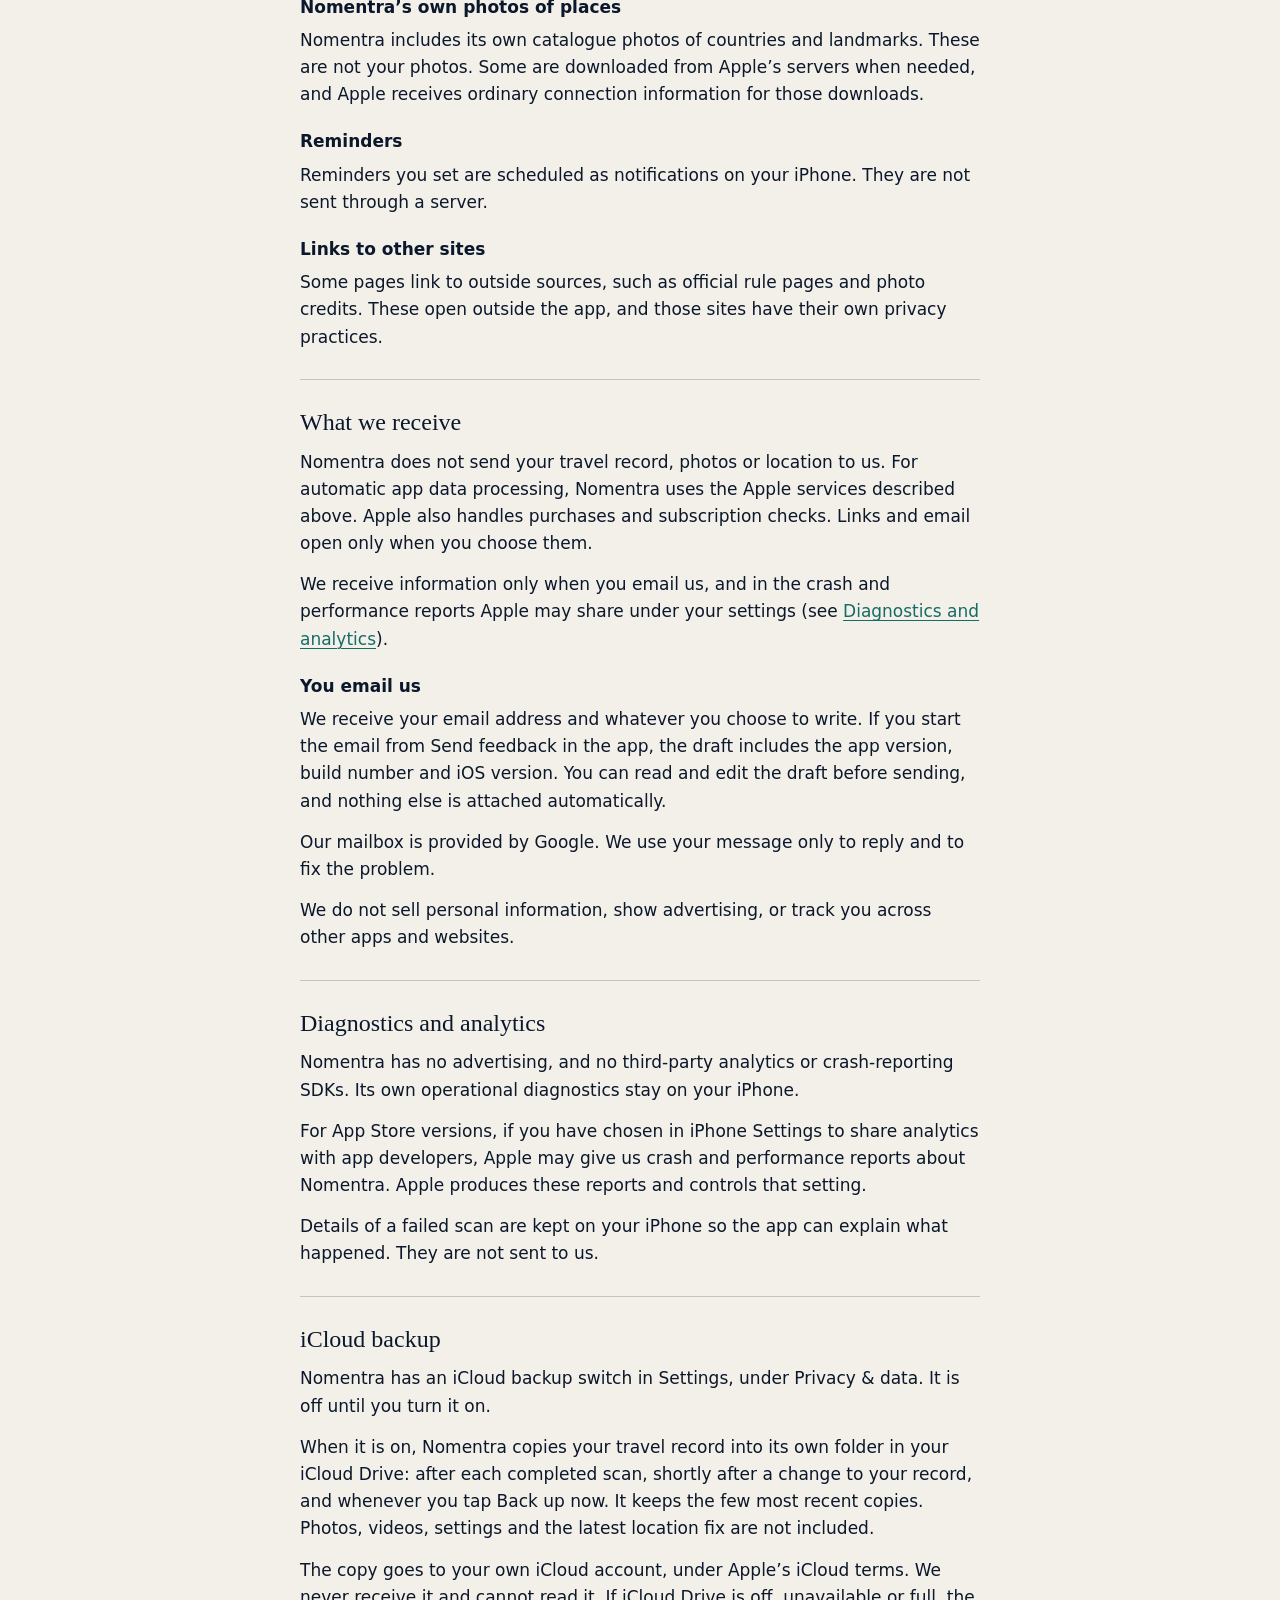
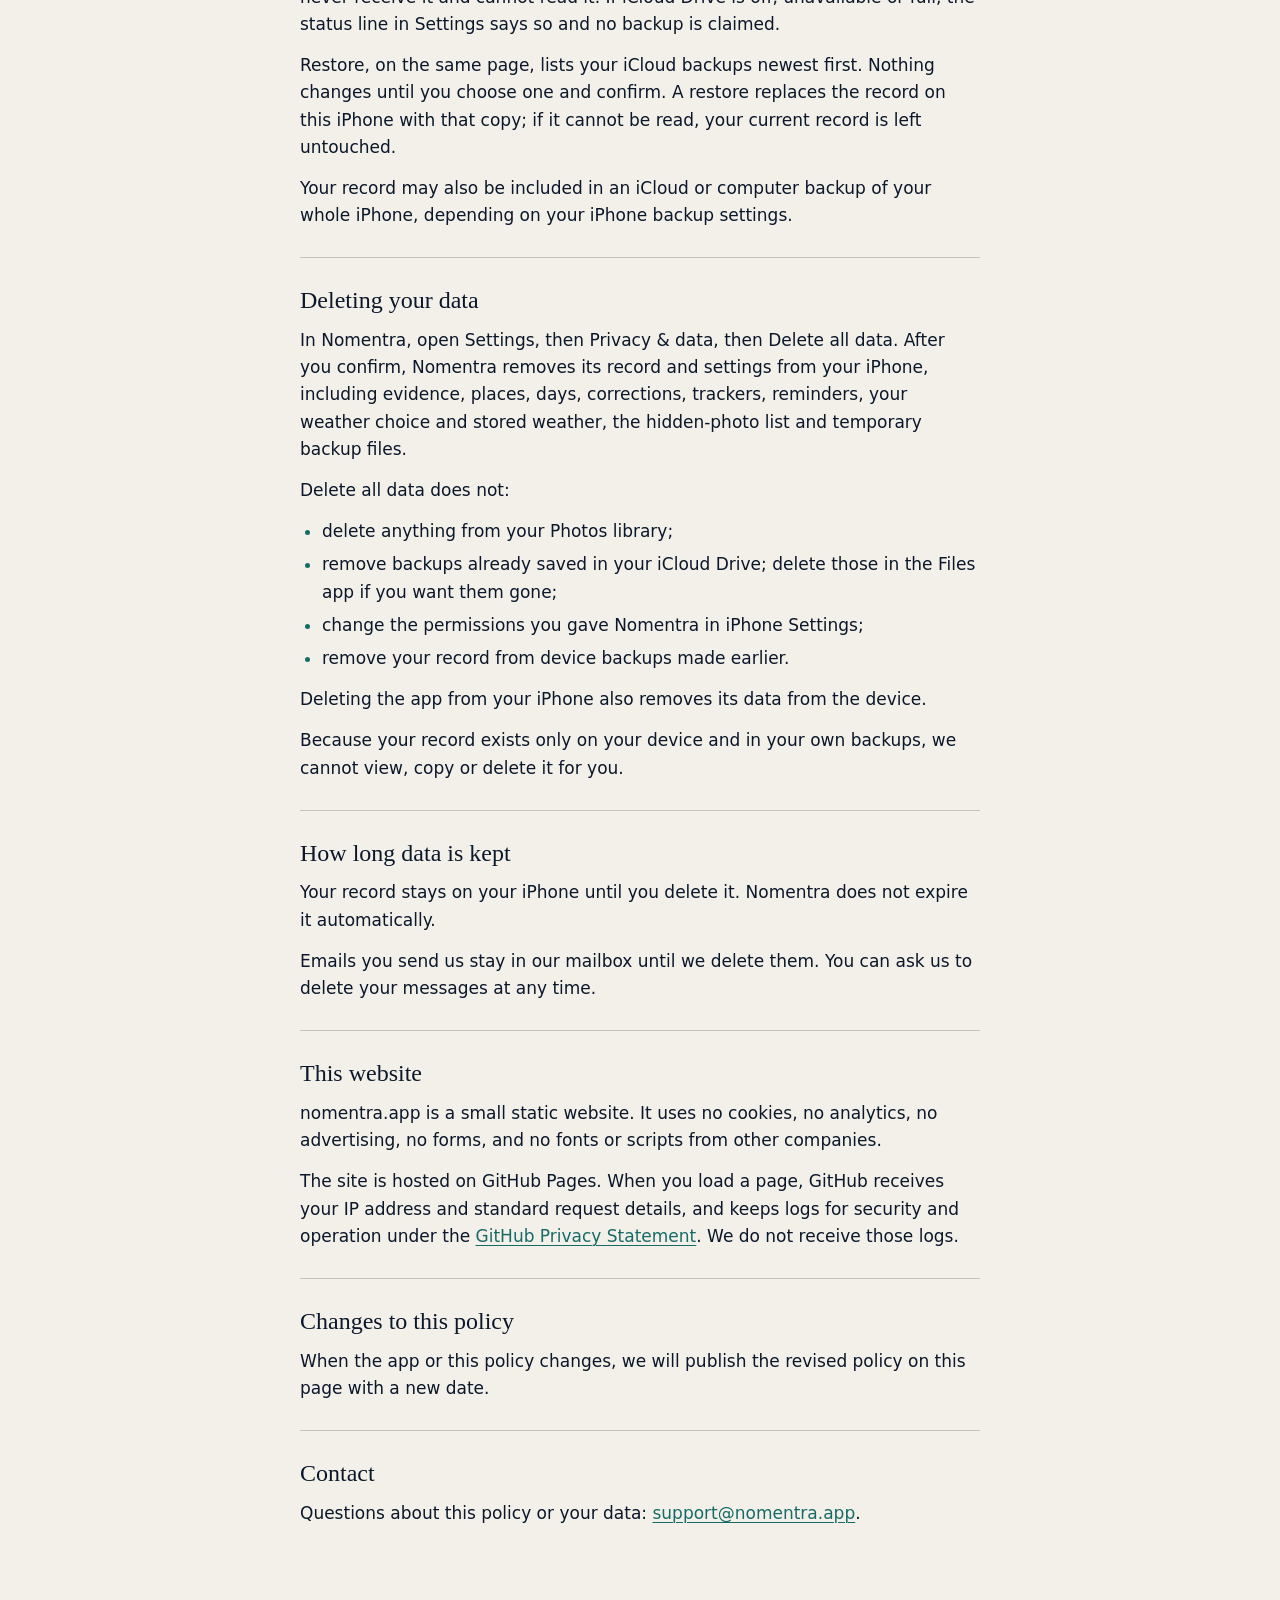
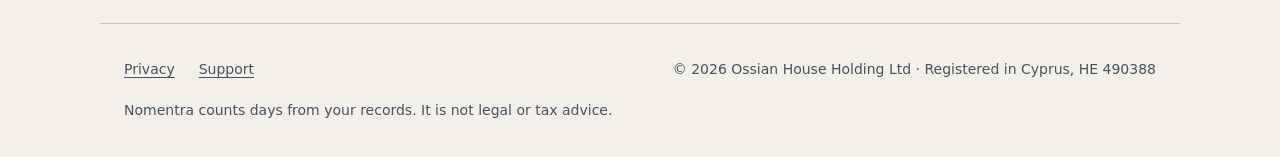
==== commit 7245baa9: "Privacy page: corrections from the independent audit against the 1.0.2 code (not pushed) - 'What Nom" ====
--- a/privacy/index.html
+++ b/privacy/index.html
@@ -88,7 +88,7 @@
       <li>what you enter yourself: confirmations, corrections, Home countries, trackers, reminders and settings;</li>
       <li>a history of changes to the record.</li>
     </ul>
-    <p>Nomentra does not keep a GPS trail or its own copies of your photos and videos. It keeps one location at a time: the latest fix, with its time, accuracy and country, in a protected file on your iPhone for up to six hours, only to tell a flight from a stay. It is never backed up or sent anywhere, and it is deleted on the next read after it expires.</p>
+    <p>Nomentra does not keep its own copies of your photos and videos. From your iPhone’s location it keeps no trail, only one position at a time: the latest fix, with its time, accuracy and country, in a protected file on your iPhone for up to six hours, only to tell a flight from a stay. It is never backed up or sent anywhere, and it is deleted on the next read after it expires. From your photos it keeps the details it read, as described under “Coordinates and Apple place lookup”.</p>
     <p>Nomentra has no sign-in and no online account. We do not hold a copy of your record and cannot see it.</p>
   </section>
 
@@ -136,7 +136,7 @@
       <li>Apple receives the coordinate together with ordinary connection information, such as your IP address.</li>
       <li>Nomentra does not send the photo or your travel record with the request.</li>
     </ul>
-    <p>For a device location, once the place is known the coordinate is discarded. It is not written to your record or to logs. The only exception is the latest location fix, held for up to six hours to tell a flight from a stay. For a photo, the details Nomentra read, including the coordinate, stay in a protected copy on your iPhone, so that a later or interrupted scan does not start again. The copy is excluded from backups and exports, and is removed when you delete photo evidence, delete all data or restore a backup.</p>
+    <p>For a device location, once the place is known the coordinate is discarded. It is not written to your record or to logs. The only exception is the latest location fix, held for up to six hours to tell a flight from a stay. For a photo, the details Nomentra read, including its date, coordinate, altitude and speed, stay in a protected copy on your iPhone, also for photos you later delete from Photos, so that a later or interrupted scan can reuse work already done. The copy is excluded from backups and exports, and is removed when you delete all data or restore a backup.</p>
     <p>Apple handles these requests under the <a href="https://www.apple.com/legal/privacy/">Apple Privacy Policy</a>.</p>
   </section>
 
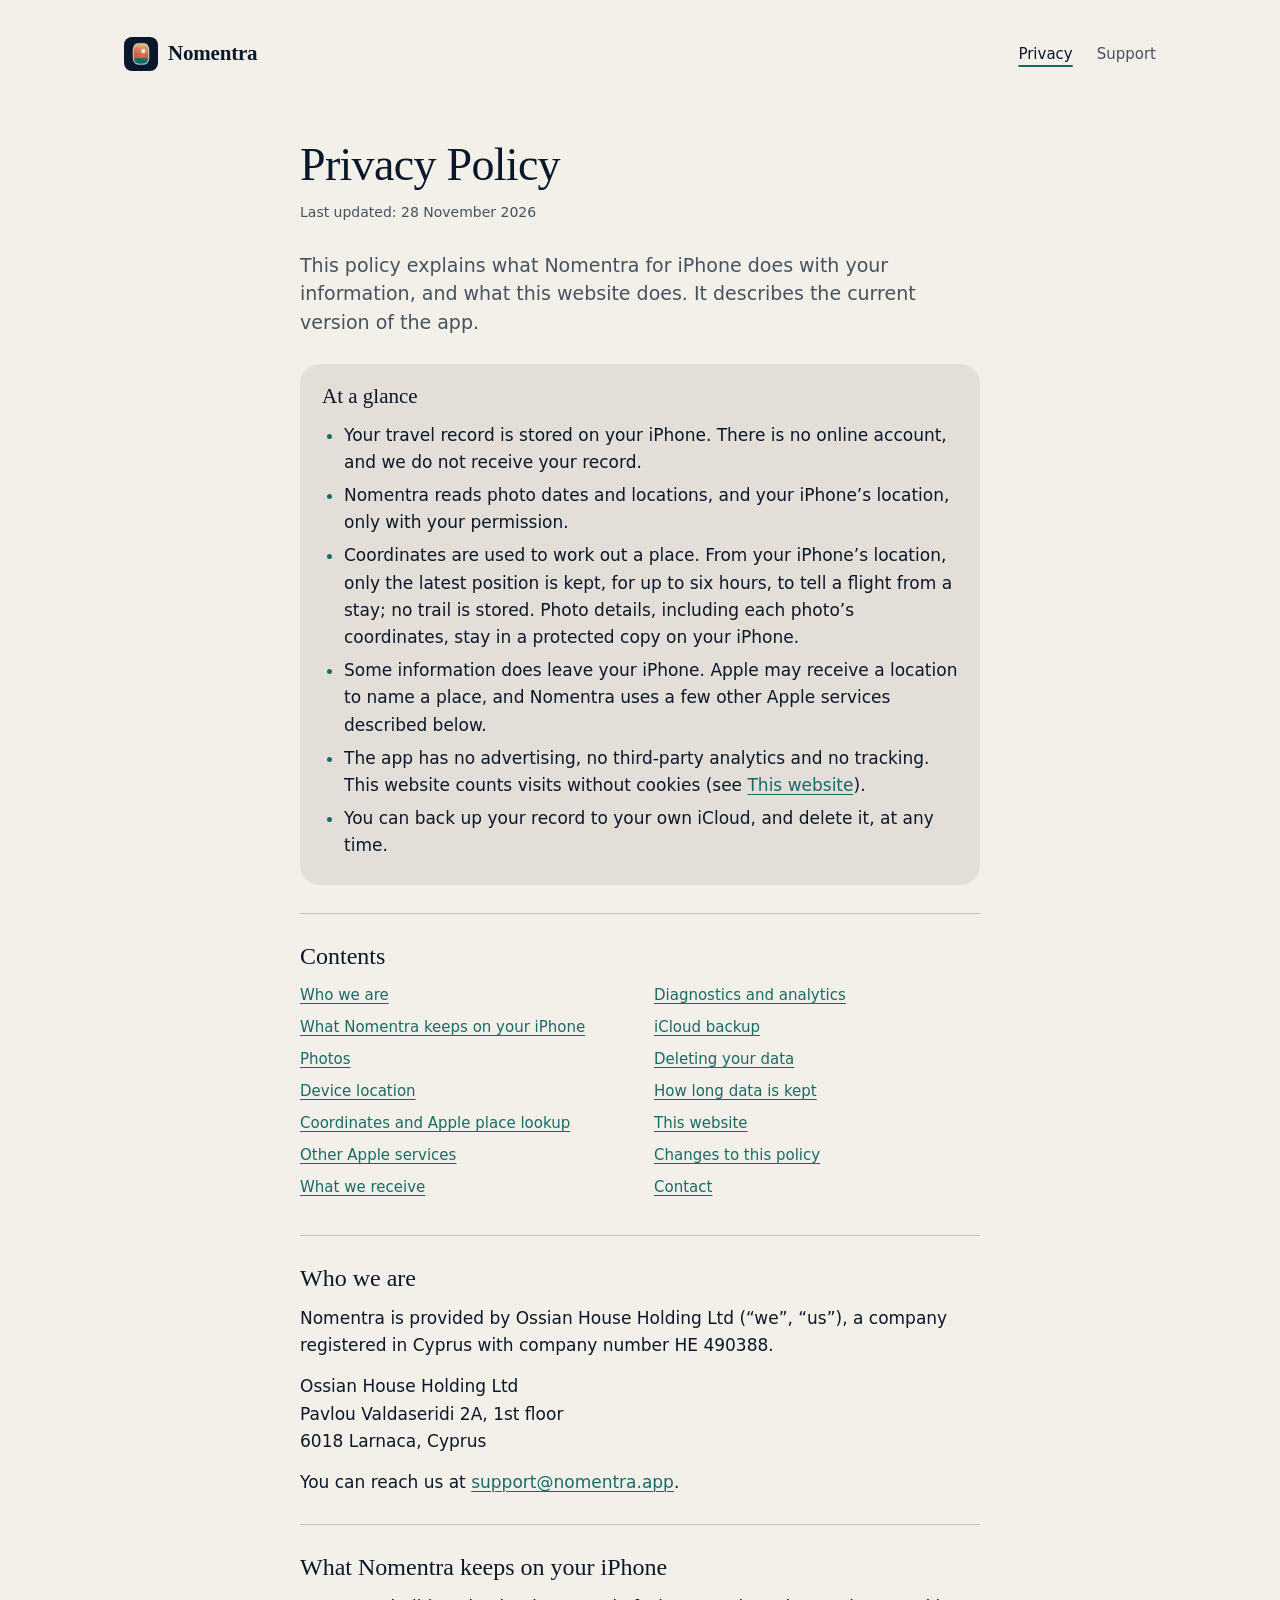
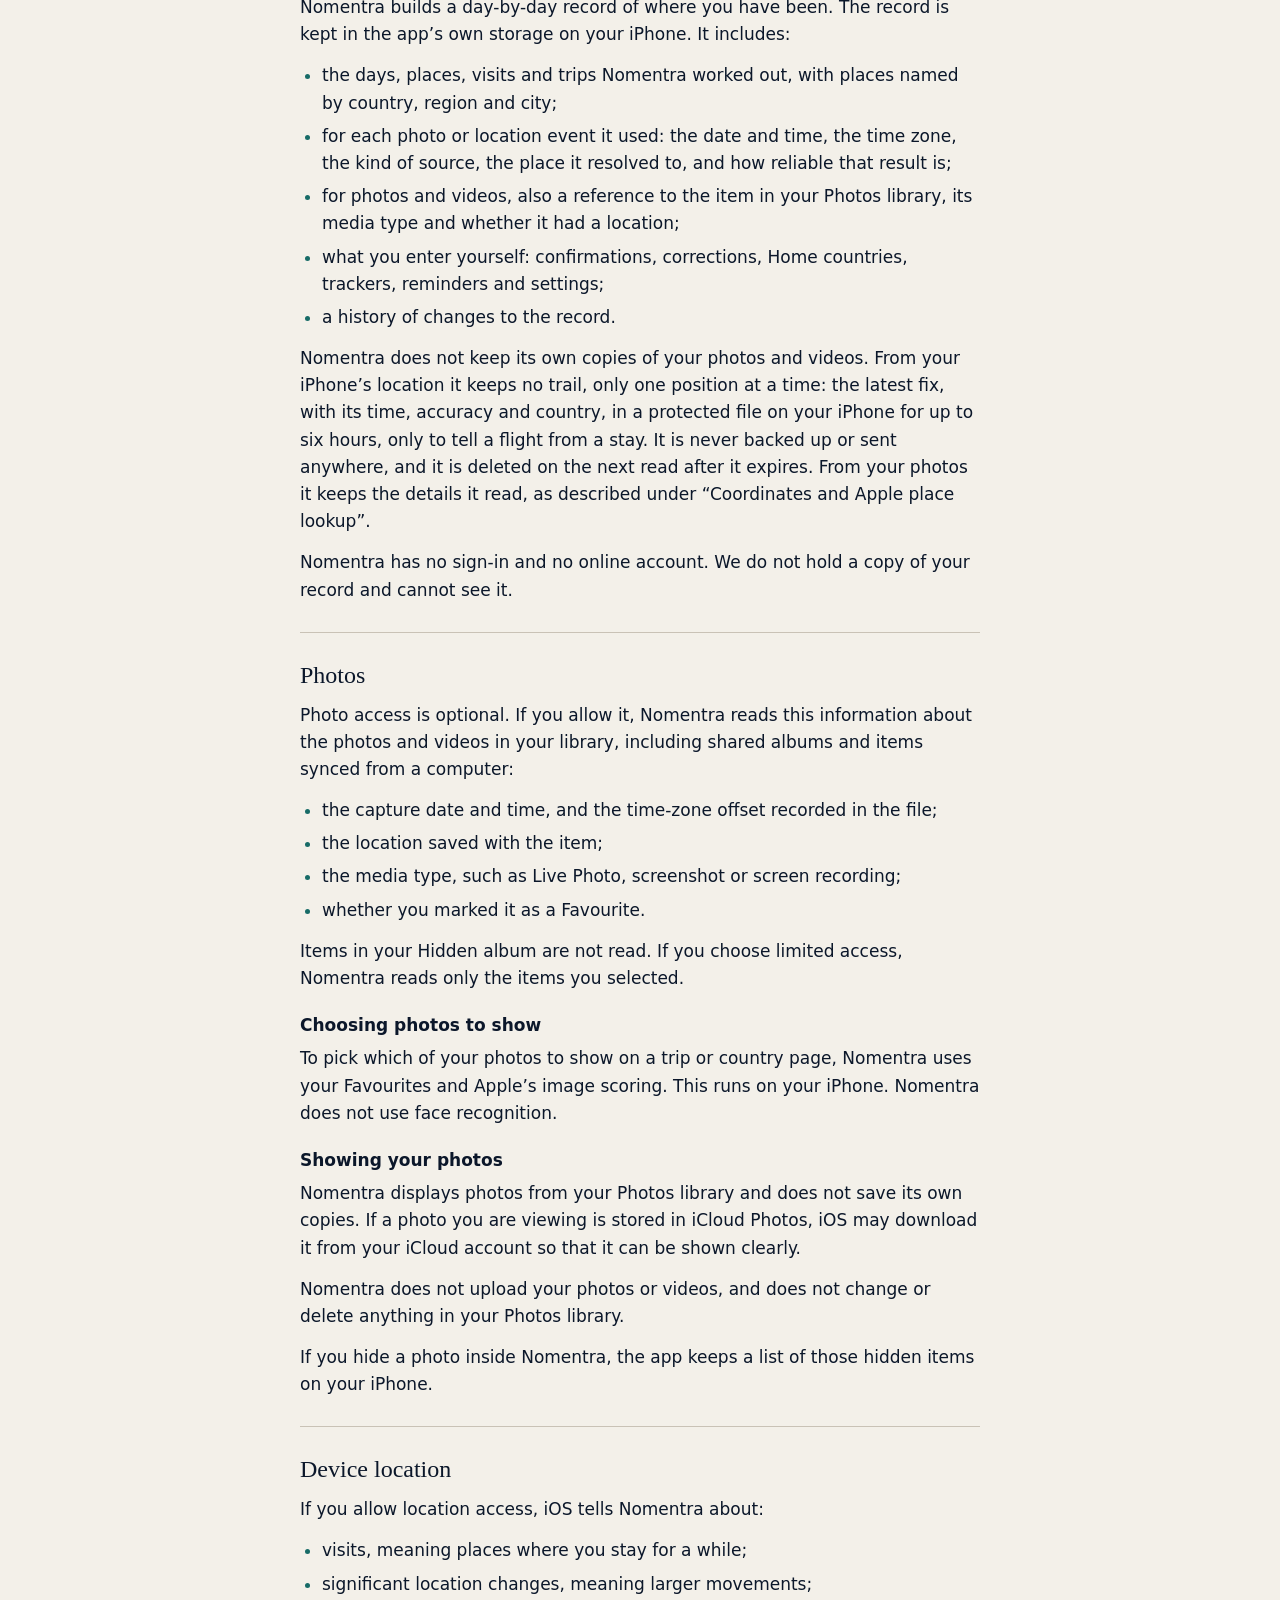
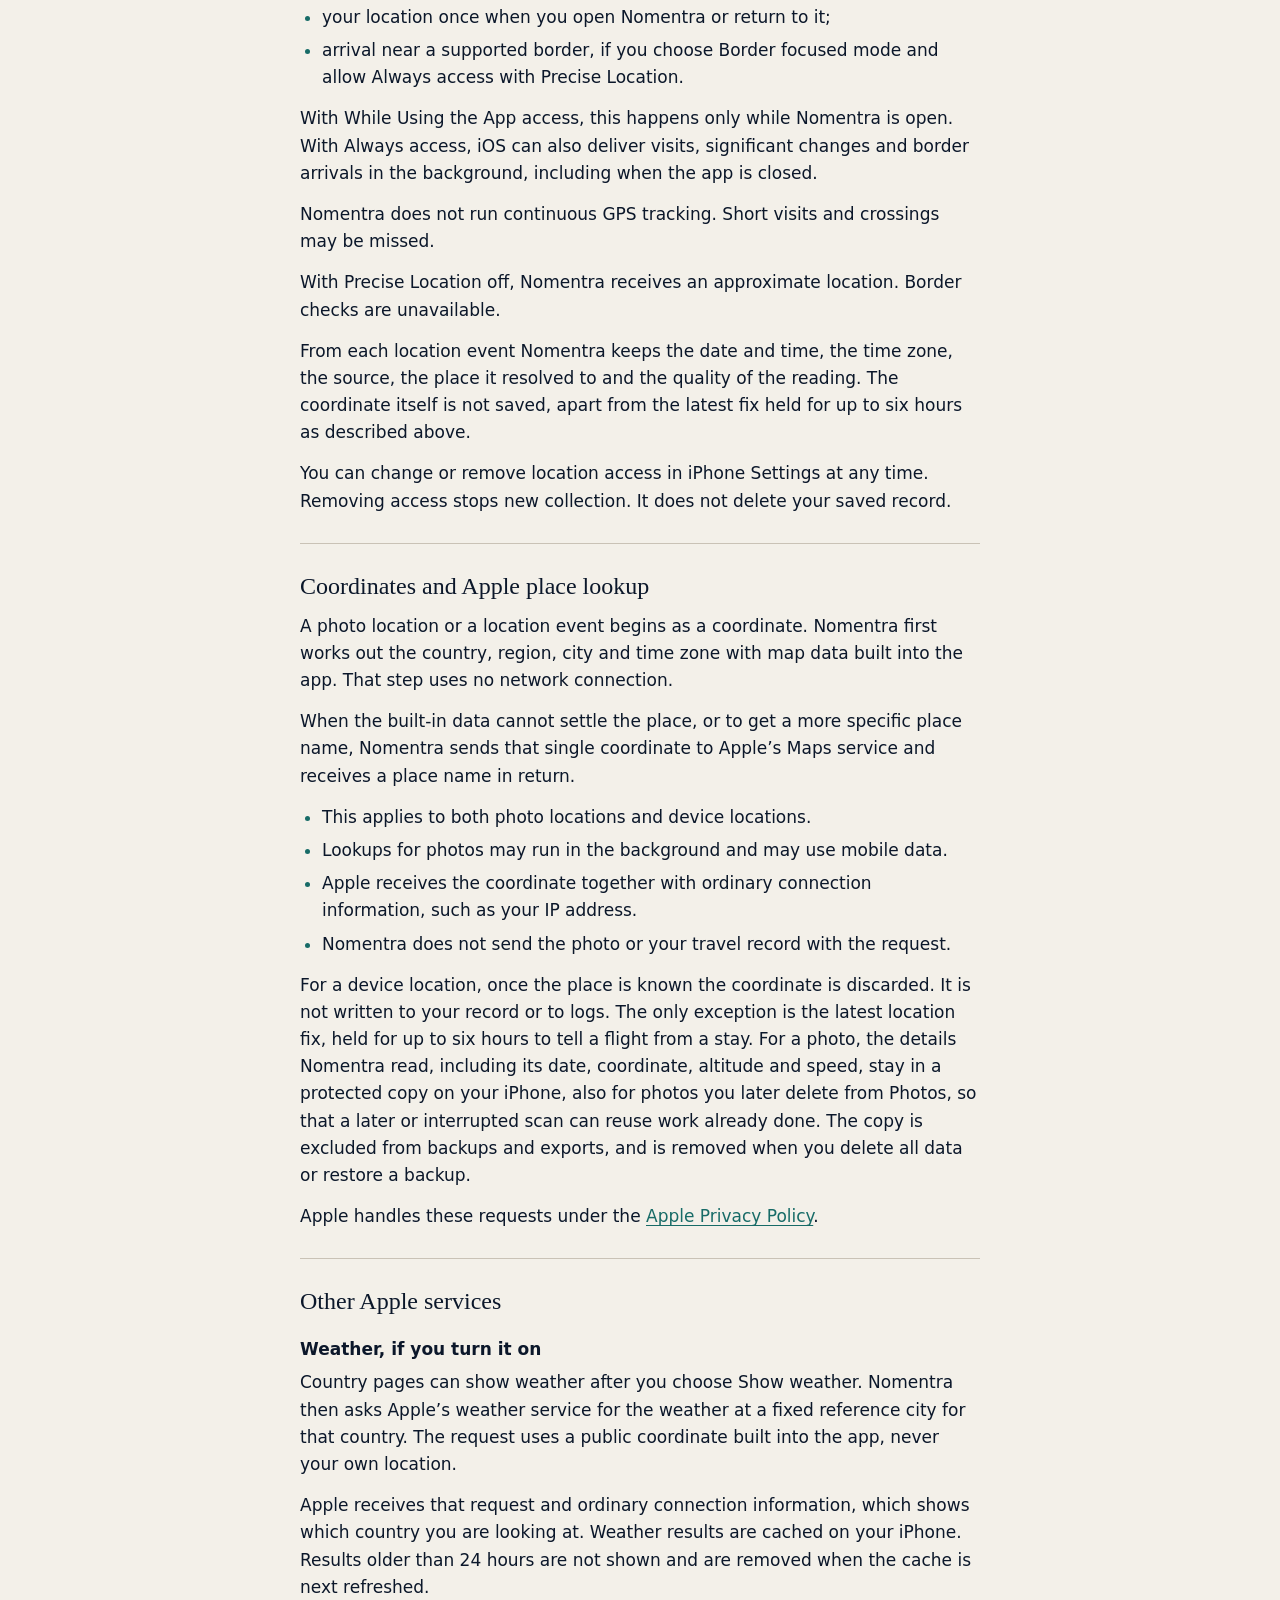
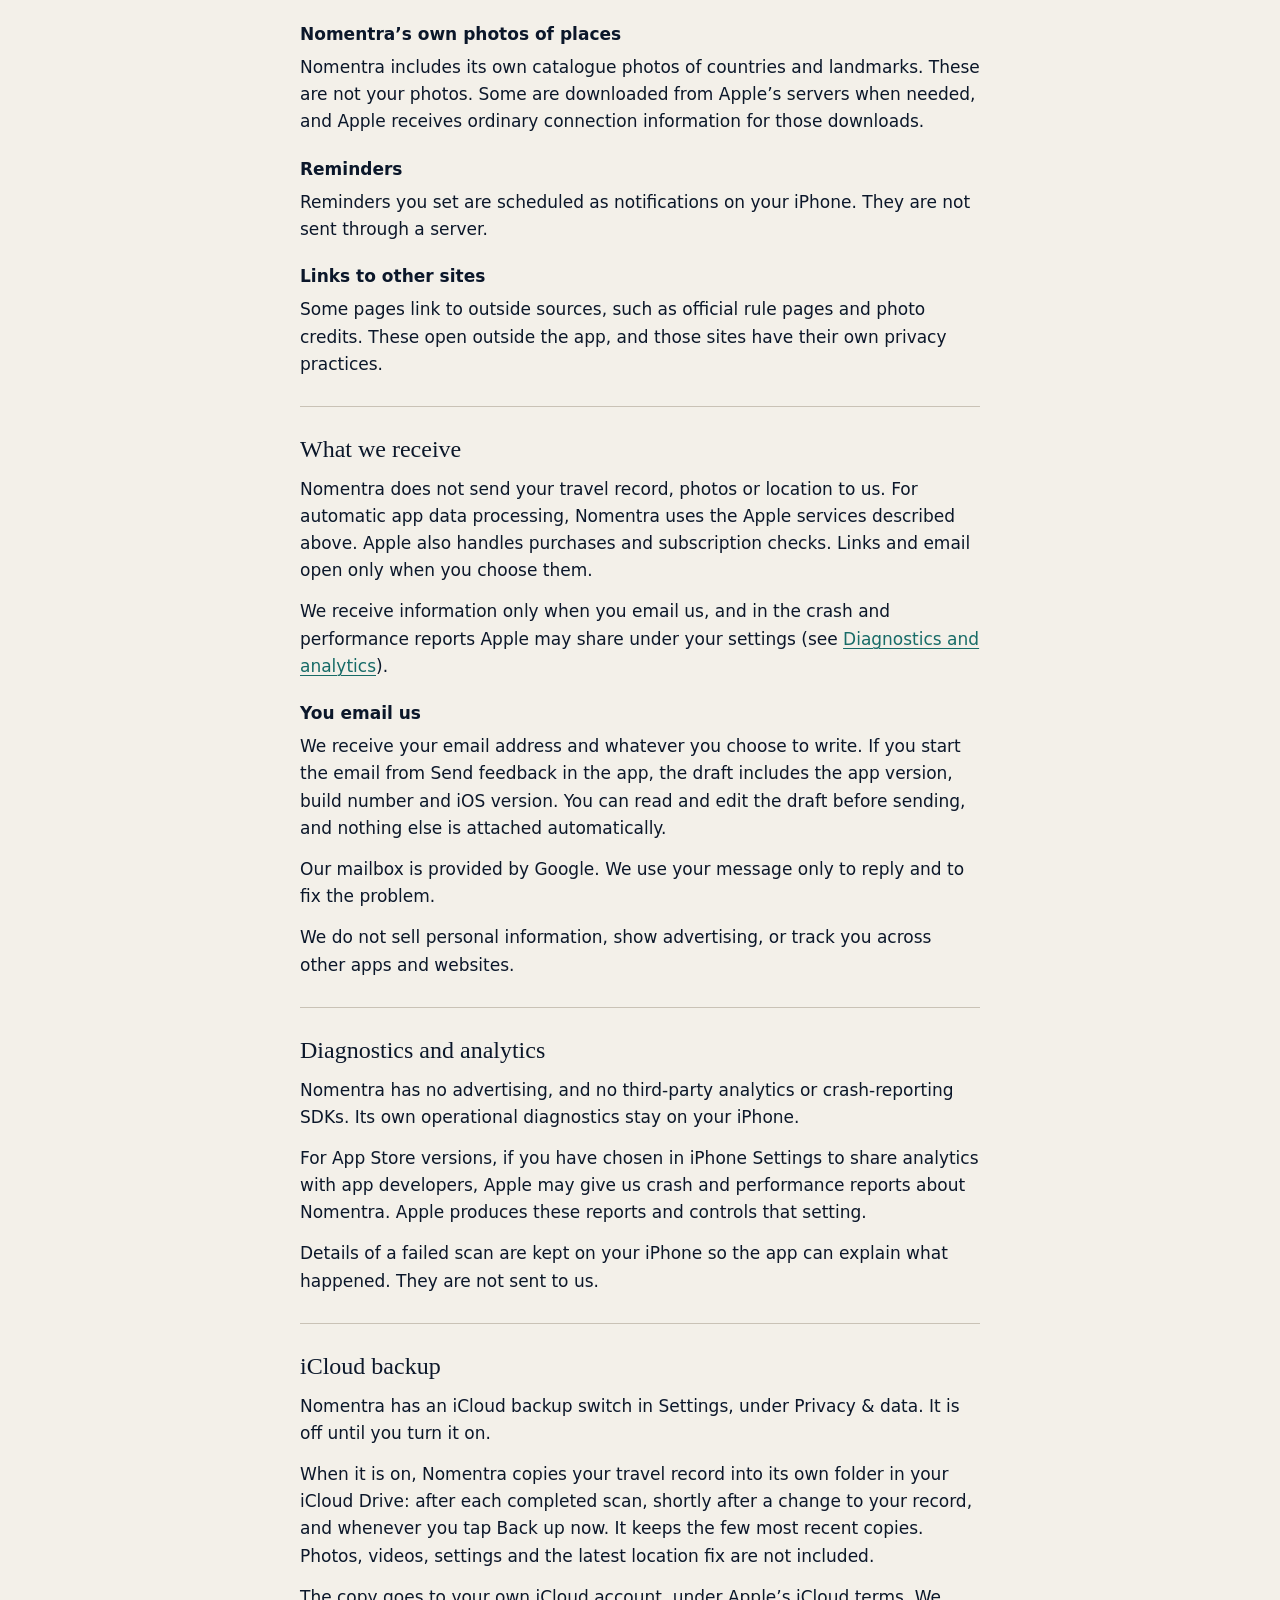
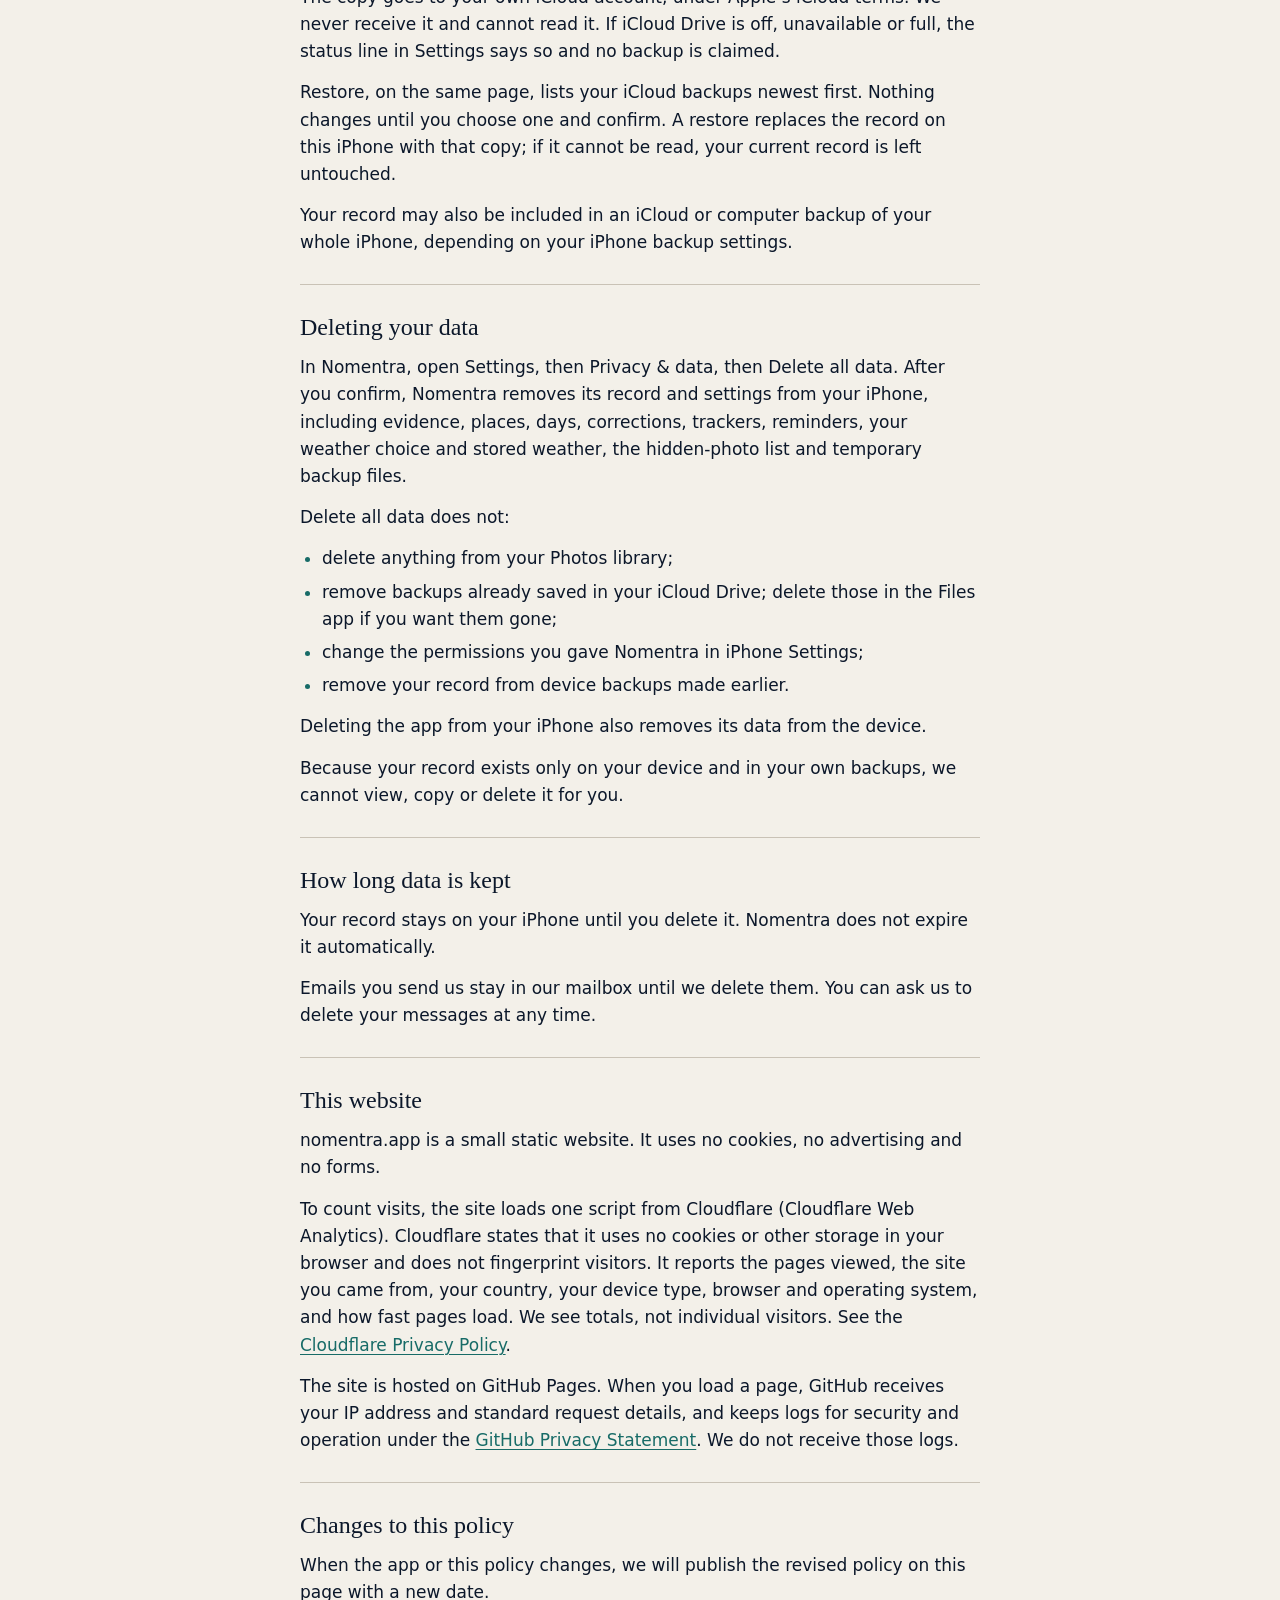
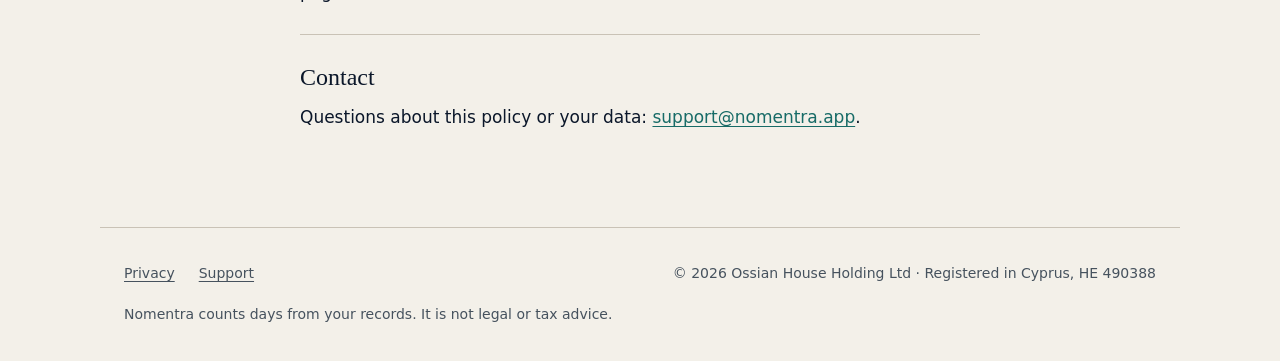
==== commit 13504a69: "Visitor counter: Cloudflare Web Analytics on every page, privacy page corrected Owner, 28 Nov 2026: " ====
--- a/privacy/index.html
+++ b/privacy/index.html
@@ -36,7 +36,7 @@
 
 <main id="main" class="wrap narrow doc">
   <h1>Privacy Policy</h1>
-  <p class="updated">Last updated: 25 November 2026</p>
+  <p class="updated">Last updated: 28 November 2026</p>
   <p class="intro">This policy explains what Nomentra for iPhone does with your information, and what this website does. It describes the current version of the app.</p>
 
   <section class="panel" aria-labelledby="glance">
@@ -46,7 +46,7 @@
       <li>Nomentra reads photo dates and locations, and your iPhone’s location, only with your permission.</li>
       <li>Coordinates are used to work out a place. From your iPhone’s location, only the latest position is kept, for up to six hours, to tell a flight from a stay; no trail is stored. Photo details, including each photo’s coordinates, stay in a protected copy on your iPhone.</li>
       <li>Some information does leave your iPhone. Apple may receive a location to name a place, and Nomentra uses a few other Apple services described below.</li>
-      <li>No advertising, no third-party analytics and no tracking.</li>
+      <li>The app has no advertising, no third-party analytics and no tracking. This website counts visits without cookies (see <a href="#website">This website</a>).</li>
       <li>You can back up your record to your own iCloud, and delete it, at any time.</li>
     </ul>
   </section>
@@ -201,7 +201,8 @@
 
   <section aria-labelledby="website">
     <h2 id="website">This website</h2>
-    <p>nomentra.app is a small static website. It uses no cookies, no analytics, no advertising, no forms, and no fonts or scripts from other companies.</p>
+    <p>nomentra.app is a small static website. It uses no cookies, no advertising and no forms.</p>
+    <p>To count visits, the site loads one script from Cloudflare (Cloudflare Web Analytics). Cloudflare states that it uses no cookies or other storage in your browser and does not fingerprint visitors. It reports the pages viewed, the site you came from, your country, your device type, browser and operating system, and how fast pages load. We see totals, not individual visitors. See the <a href="https://www.cloudflare.com/privacypolicy/">Cloudflare Privacy Policy</a>.</p>
     <p>The site is hosted on GitHub Pages. When you load a page, GitHub receives your IP address and standard request details, and keeps logs for security and operation under the <a href="https://docs.github.com/en/site-policy/privacy-policies/github-general-privacy-statement">GitHub Privacy Statement</a>. We do not receive those logs.</p>
   </section>
 
@@ -224,5 +225,6 @@
   <span>© 2026 Ossian House Holding Ltd · Registered in Cyprus, HE 490388</span>
   <p class="not-advice">Nomentra counts days from your records. It is not legal or tax advice.</p>
 </footer>
+<!-- Cloudflare Web Analytics --><script type='module' src='https://static.cloudflareinsights.com/beacon.min.js' data-cf-beacon='{"token": "aa8c3af5af454097ade4d5692a07d11d"}'></script><!-- End Cloudflare Web Analytics -->
 </body>
 </html>
